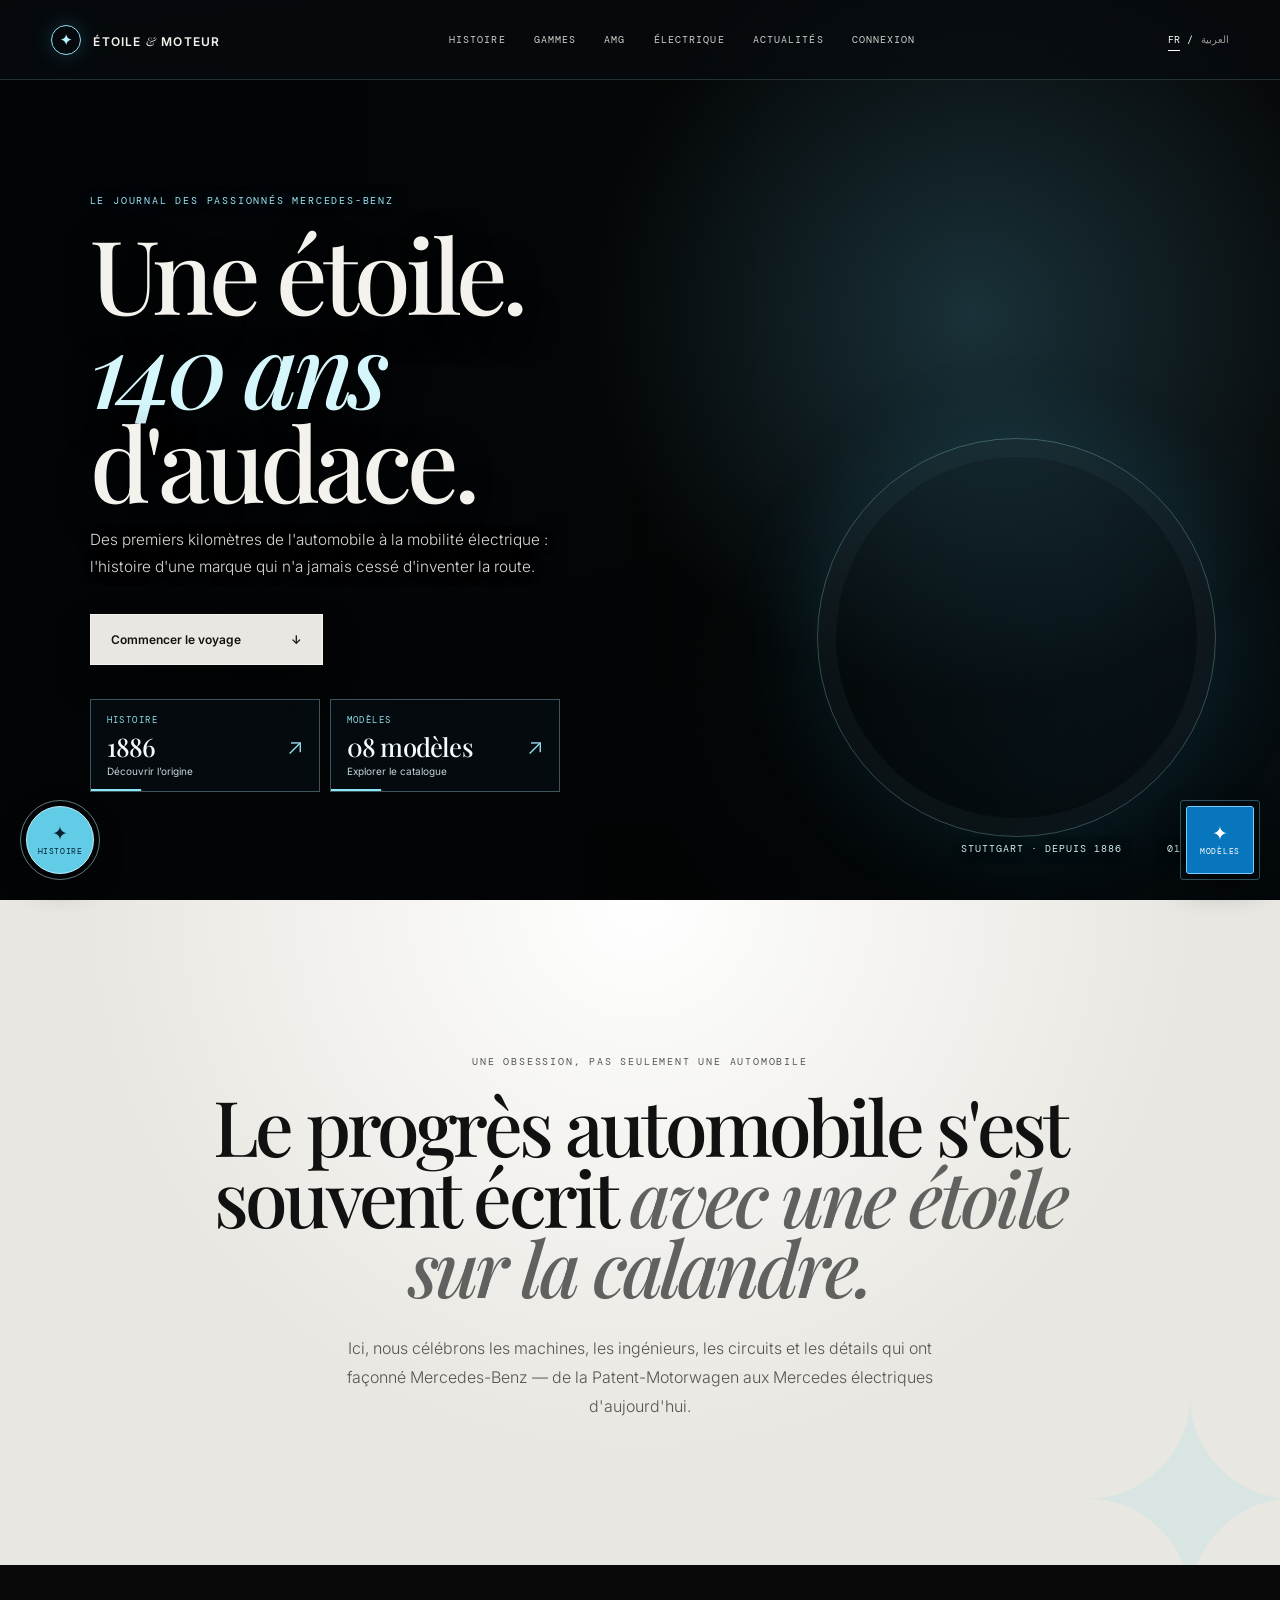
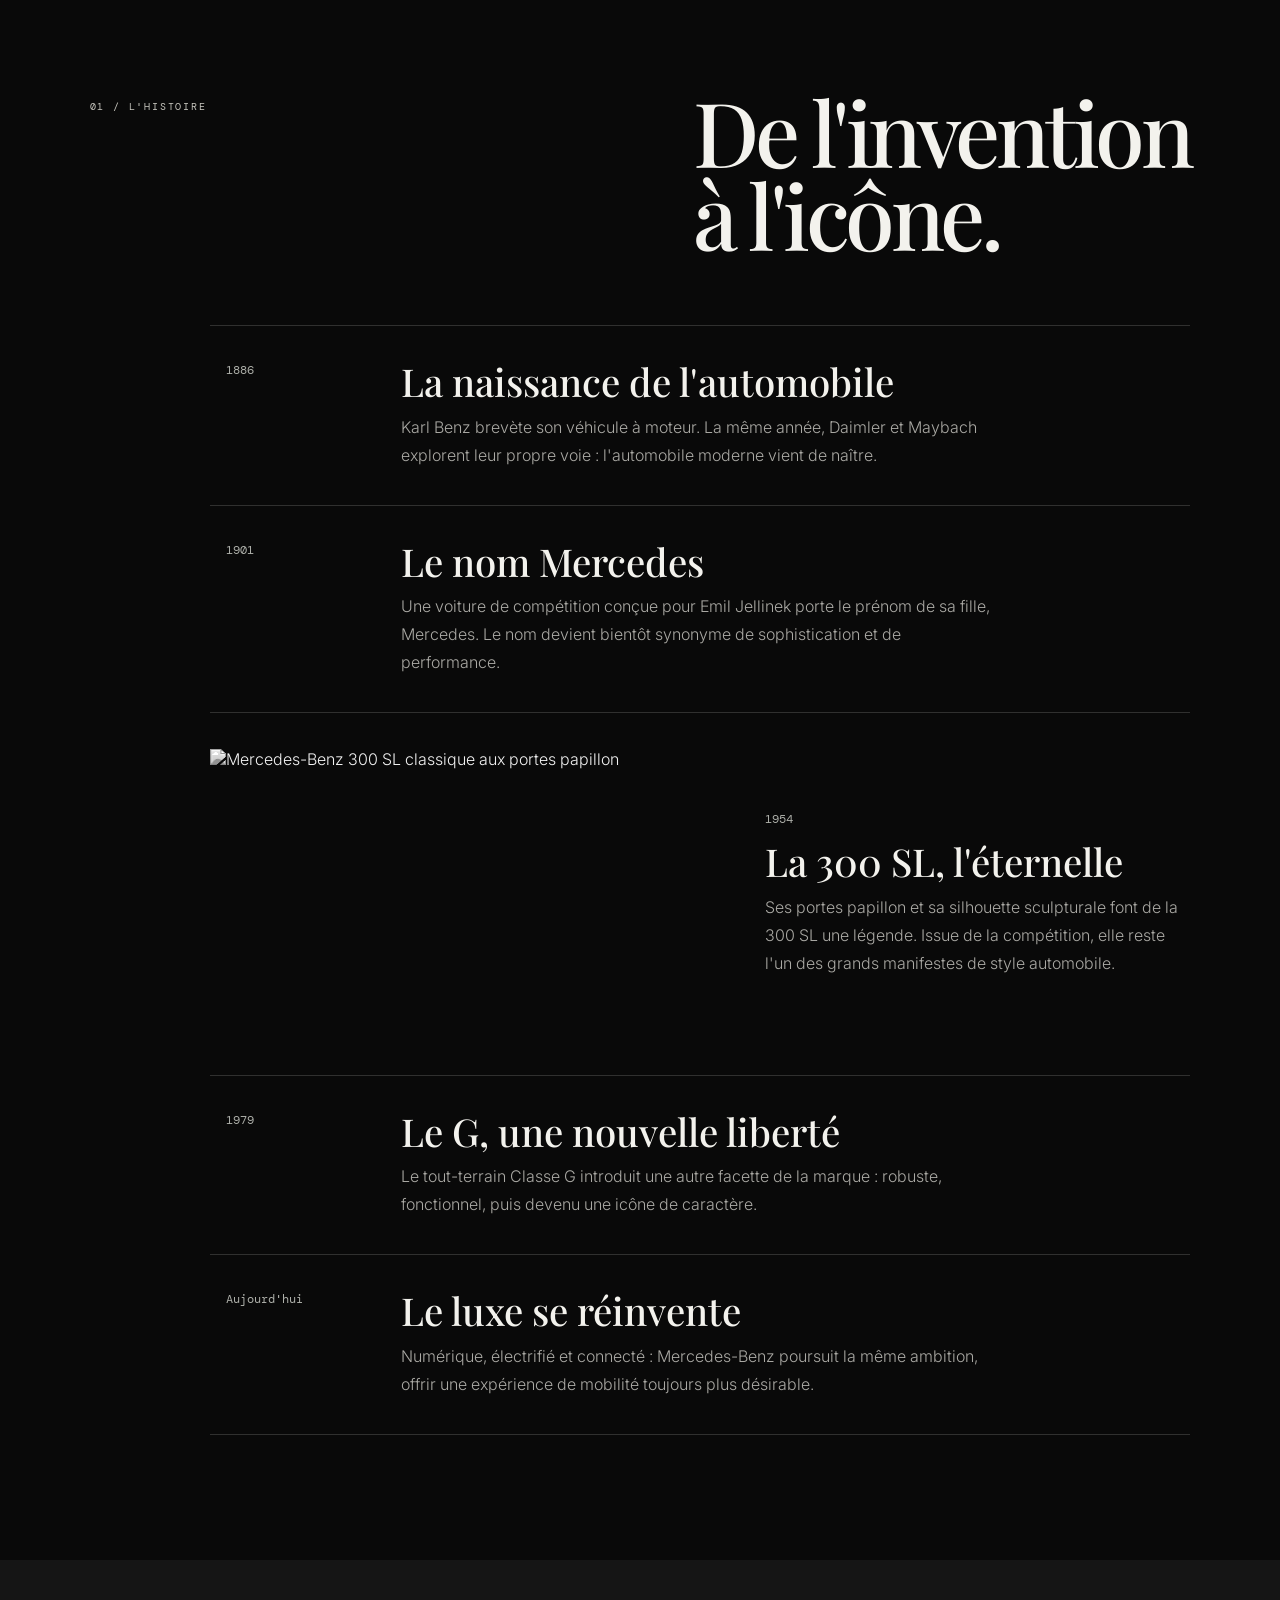
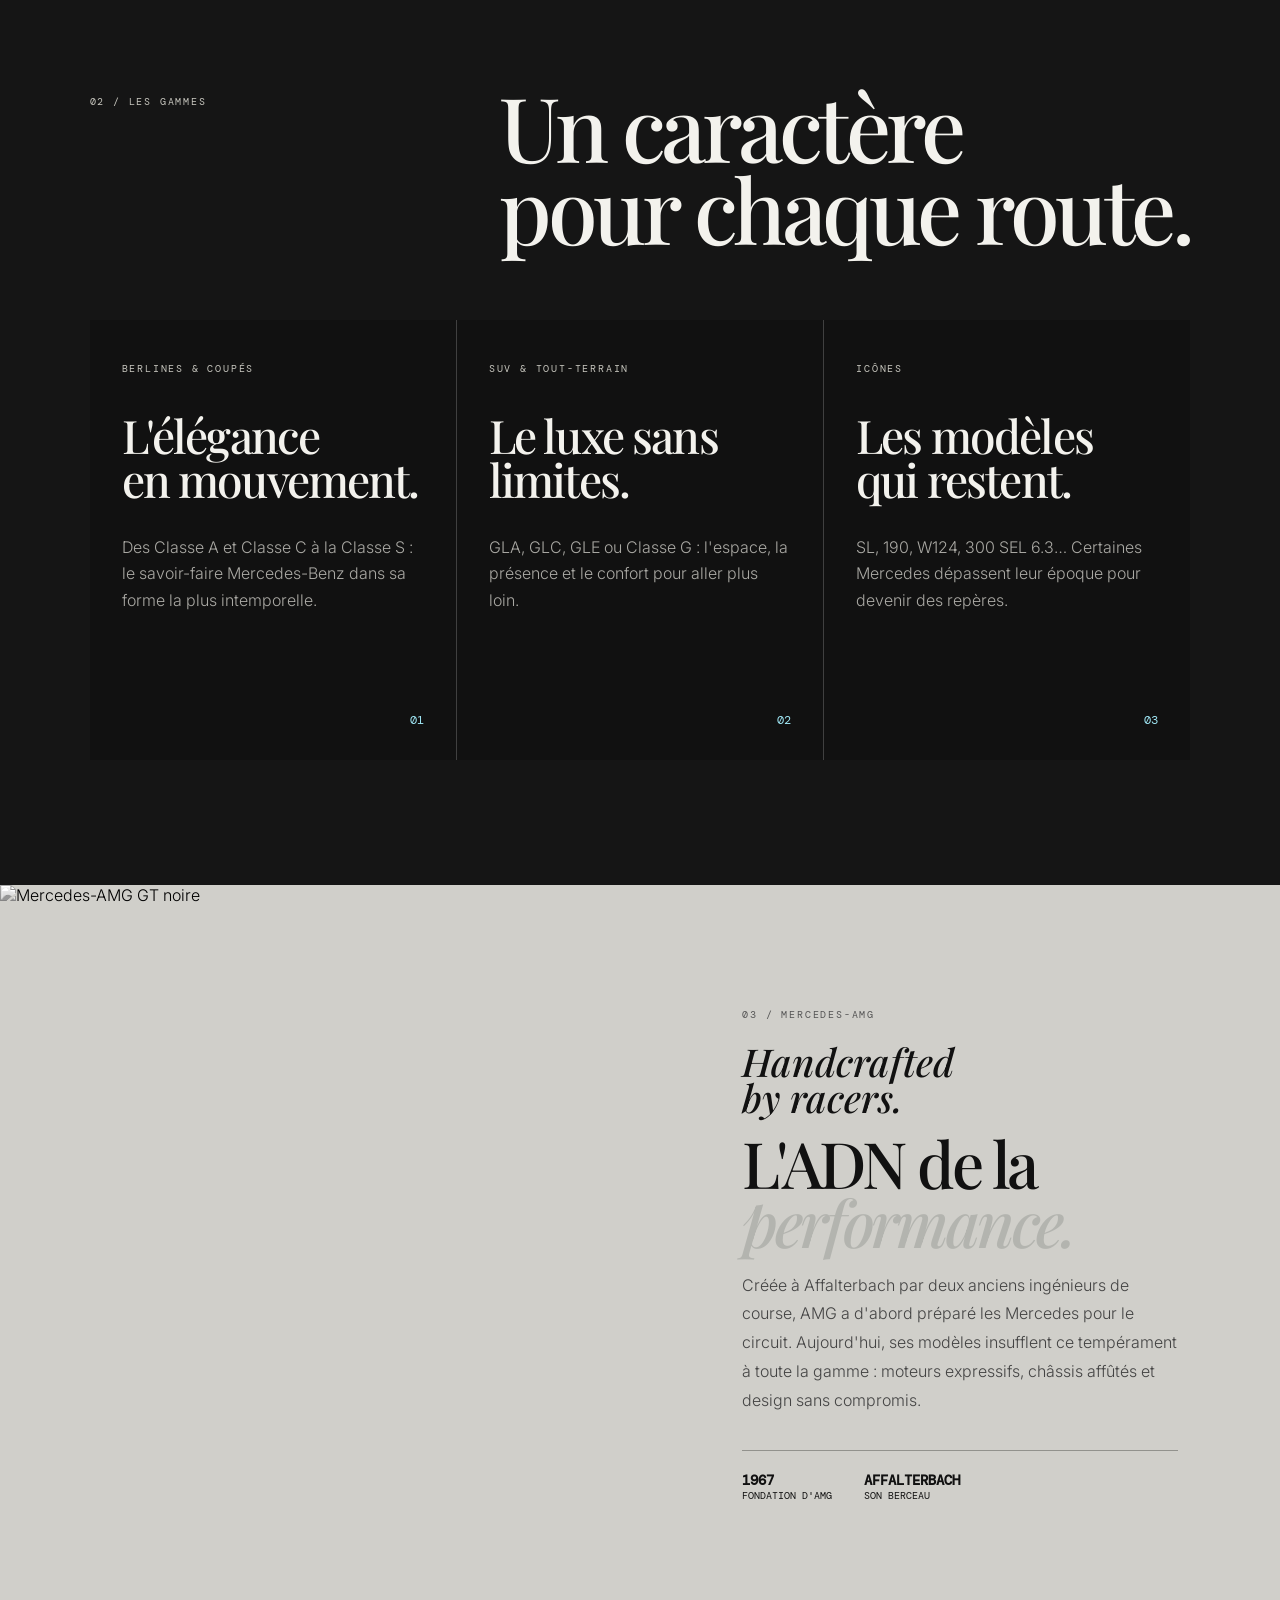
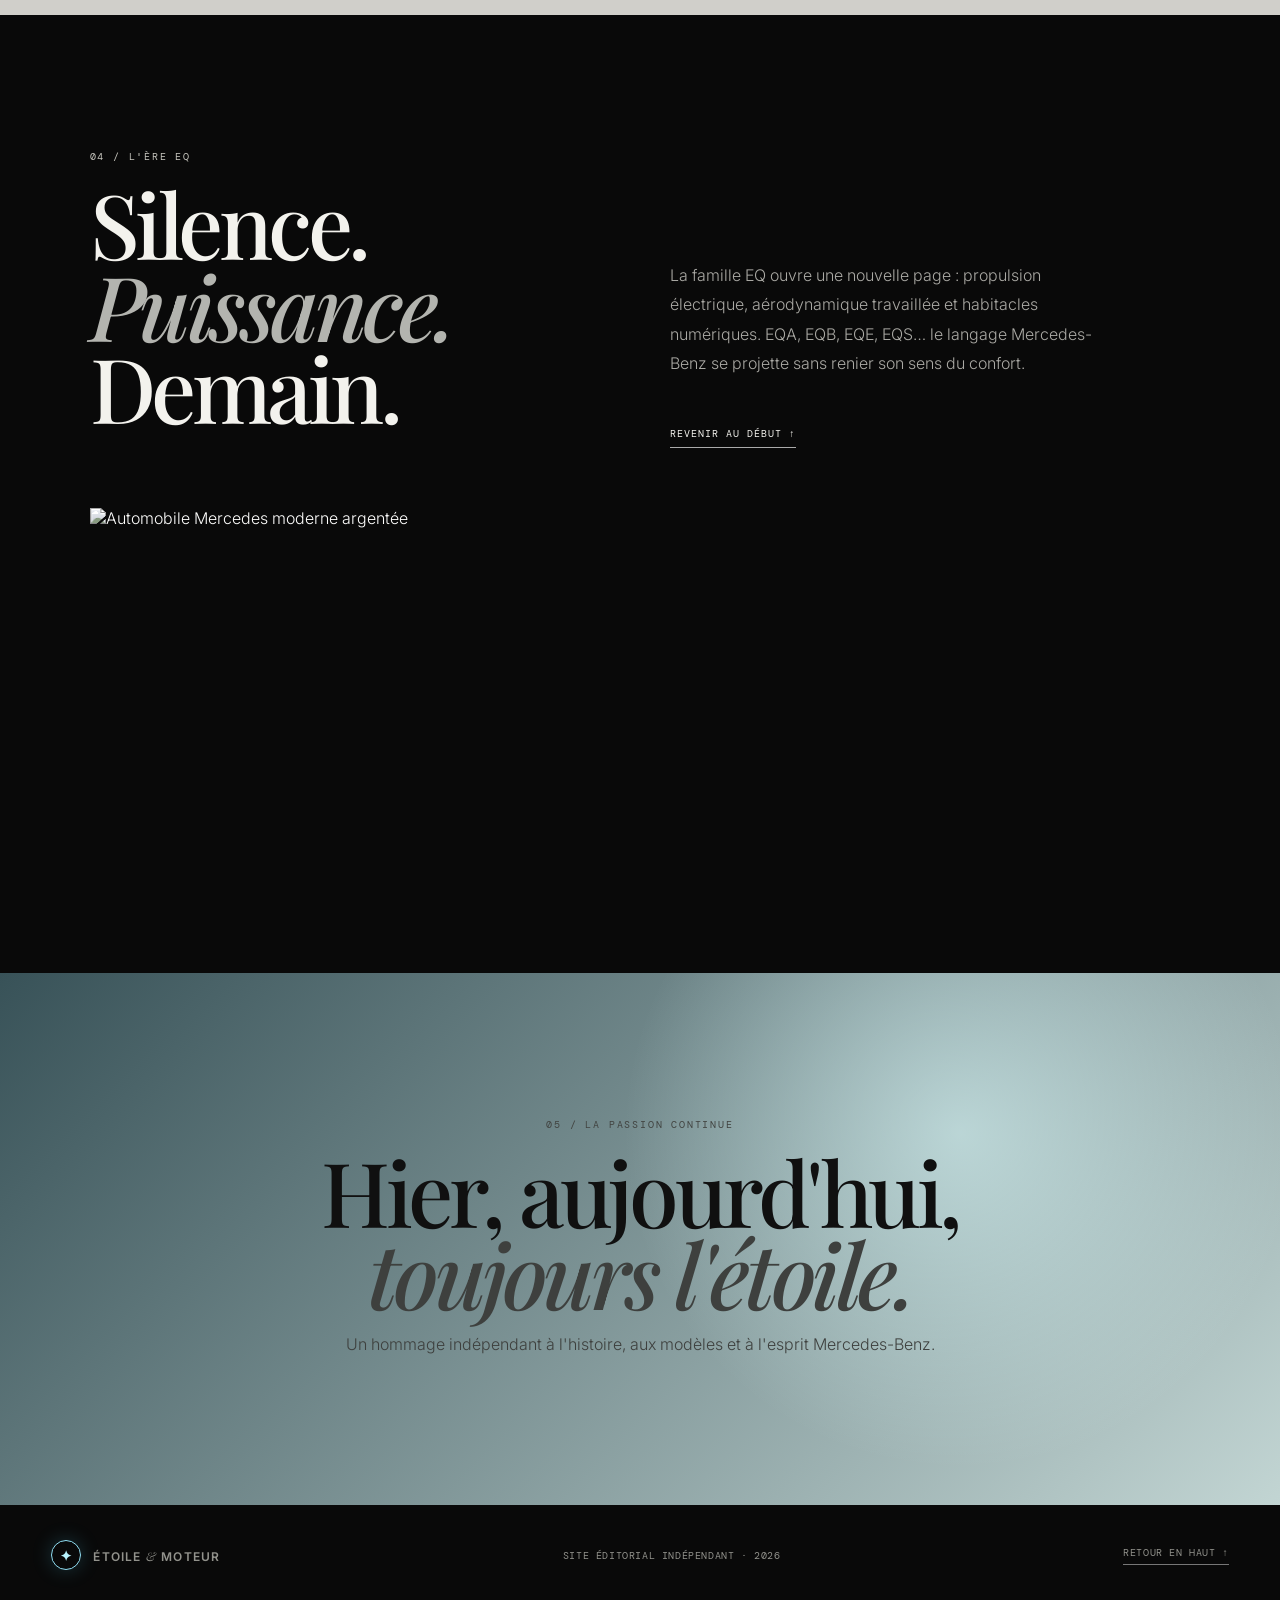
==== index.html @ 4b4e187e "Refresh homepage assets for premium experience" ====
<!doctype html>
<html lang="fr"><head><meta charset="UTF-8"><meta name="viewport" content="width=device-width,initial-scale=1.0"><meta name="description" content="Étoile & Moteur, le journal des passionnés Mercedes-Benz : histoire, AMG et avenir électrique."><title>Étoile & Moteur — Histoire Mercedes-Benz</title><link rel="preconnect" href="https://fonts.googleapis.com"><link rel="preconnect" href="https://fonts.gstatic.com" crossorigin><link href="https://fonts.googleapis.com/css2?family=DM+Mono&family=Inter:wght@300;400;500;600&family=Playfair+Display:ital,wght@0,500;0,600;1,500&display=swap" rel="stylesheet"><link rel="stylesheet" href="styles.css?v=20260913-premium-home-v1"></head>
<body><header id="top"><a class="brand" href="#top"><b>✦</b> ÉTOILE <i>&</i> MOTEUR</a><button class="menu-toggle" aria-label="Ouvrir le menu" aria-expanded="false">Menu</button><nav><a href="#histoire">Histoire</a><a href="#gammes">Gammes</a><a href="#amg">AMG</a><a href="#electrique">Électrique</a></nav></header>
<button class="history-button" type="button" aria-controls="history-showcase" aria-expanded="false" aria-label="Découvrir l'histoire de Mercedes-Benz"><span>✦</span><small>HISTOIRE</small></button>
<section class="history-showcase" id="history-showcase" aria-hidden="true" aria-label="Histoire de Mercedes-Benz"><button class="history-close" type="button" aria-label="Fermer l'histoire">×</button><div class="history-page-head"><p class="history-kicker">Mercedes-Benz · 1886 à aujourd’hui</p><h2>L’étoile<br><em>en mouvement.</em></h2></div><div class="history-page-content"><section class="logo-evolution"><p class="history-kicker">L’évolution de l’emblème</p><div class="logo-stages"><article><div class="logo-wordmark">Mercedes</div><div><b>1902</b><p>Le nom « Mercedes », choisi par Emil Jellinek en hommage à sa fille, apparaît sur les automobiles.</p></div></article><article><div class="logo-three-star">✦</div><div><b>1909</b><p>La célèbre étoile à trois branches est déposée : terre, mer et air.</p></div></article><article><div class="logo-ring">✦</div><div><b>1926</b><p>Après la fusion de Daimler et Benz, l’étoile entre dans une couronne portant le nom Mercedes-Benz.</p></div></article><article><div class="logo-modern">✦</div><div><b>2009 →</b><p>L’emblème s’épure : l’étoile argentée devient un signe universel de la marque.</p></div></article></div></section><section class="history-events"><p class="history-kicker">Dates et événements majeurs</p><article><time>1886</time><div><h3>La première automobile</h3><p>Karl Benz dépose le brevet de la Patent-Motorwagen, considérée comme la première automobile à moteur.</p></div></article><article><time>1901</time><div><h3>La Mercedes 35 PS</h3><p>Cette voiture de course dessine les bases de l’automobile moderne : puissance, équilibre et silhouette basse.</p></div></article><article><time>1926</time><div><h3>Naissance de Mercedes-Benz</h3><p>Daimler-Motoren-Gesellschaft et Benz &amp; Cie. fusionnent pour créer Mercedes-Benz.</p></div></article><article><time>1954</time><div><h3>La 300 SL, une légende</h3><p>Ses portes papillon et son injection directe font de la 300 SL une icône mondiale.</p></div></article><article><time>1979</time><div><h3>La Classe G arrive</h3><p>Le tout-terrain robuste devient progressivement un symbole de luxe et de caractère.</p></div></article><article><time>1993</time><div><h3>Mercedes-AMG rejoint la marque</h3><p>Le préparateur d’Affalterbach devient le bras performance officiel de Mercedes-Benz.</p></div></article><article><time>2021</time><div><h3>L’ère électrique EQS</h3><p>L’EQS ouvre une nouvelle génération : grande autonomie, aérodynamique et habitacle Hyperscreen.</p></div></article></section></div></section>
<button class="models-button" type="button" aria-controls="models-showcase" aria-expanded="false" aria-label="Découvrir les modèles Mercedes-Benz"><span>✦</span><small>MODÈLES</small></button>
<section class="models-showcase" id="models-showcase" aria-hidden="true" aria-label="Diaporama des modèles Mercedes-Benz"><button class="models-close" type="button" aria-label="Fermer le diaporama">×</button><div class="models-head"><p class="models-kicker">Catalogue Mercedes-Benz · prix indicatifs 2026</p><p><span class="models-current">01</span> / 08</p></div><div class="models-slider">
<article class="model-slide active"><img src="https://images.netdirector.co.uk/gforces-auto/image/upload/q_auto,c_fill,f_auto,fl_lossy/auto-client/ea4511f812852cc10f0c852841c56578/mercedes_benz_c_class_w206_pad_stage_videostill_3840x1600_06_2026.jpg" alt="Mercedes-Benz Classe C"><div class="model-info"><p class="model-kicker">Berline</p><h2>Classe C 200</h2><p>Une berline équilibrée, élégante et technologique.</p><dl><div><dt>Fiche technique</dt><dd>Essence hybride léger · 204 ch · 0–100 : 7,3 s · 246 km/h</dd></div><div><dt>Prix international</dt><dd>Europe : à partir de 54 000 €</dd></div><div><dt>Prix Maroc</dt><dd>À partir de 529 000 DH</dd></div></dl></div></article>
<article class="model-slide"><img src="https://images.netdirector.co.uk/gforces-auto/image/upload/q_auto,c_fill,f_auto,fl_lossy/auto-client/79c75245d830a62ff4b2b8eaa94ef300/mercedes_amg_gt_coupe_c590_pad_stage_mobile_1080x1080_03_2026.jpg" alt="Mercedes-AMG GT"><div class="model-info"><p class="model-kicker">Performance</p><h2>Mercedes-AMG GT 63</h2><p>La sportive Mercedes pour la route et le circuit.</p><dl><div><dt>Fiche technique</dt><dd>V8 biturbo · 585 ch · 0–100 : 3,2 s · 315 km/h</dd></div><div><dt>Prix international</dt><dd>Europe : à partir de 195 000 €</dd></div><div><dt>Prix Maroc</dt><dd>Prix disponible à la demande</dd></div></dl></div></article>
<article class="model-slide"><img src="https://images.netdirector.co.uk/gforces-auto/image/upload/q_auto,c_fill,f_auto,fl_lossy/auto-client/b373c01cd52a3e6b9f88af56d91c194c/mercedes_benz_g_class_brand_stage_3840x3840_03_2024.jpg" alt="Mercedes-Benz Classe G"><div class="model-info"><p class="model-kicker">Tout-terrain</p><h2>Classe G 500</h2><p>L’icône tout-terrain, luxueuse et très puissante.</p><dl><div><dt>Fiche technique</dt><dd>V8 biturbo · 449 ch · 0–100 : 5,4 s · 210 km/h</dd></div><div><dt>Prix international</dt><dd>Europe : à partir de 150 000 €</dd></div><div><dt>Prix Maroc</dt><dd>À partir de 1 870 000 DH</dd></div></dl></div></article>
<article class="model-slide"><img src="https://images.netdirector.co.uk/gforces-auto/image/upload/q_auto,c_fill,f_auto,fl_lossy/auto-client/585ce6022b7e1bd5e4c371bd0ecd9539/a200.png" alt="Mercedes-Benz Classe A"><div class="model-info"><p class="model-kicker">Compacte</p><h2>Classe A 200</h2><p>La porte d’entrée dynamique dans l’univers Mercedes.</p><dl><div><dt>Fiche technique</dt><dd>Essence hybride léger · 163 ch · 0–100 : 8,2 s · 225 km/h</dd></div><div><dt>Prix international</dt><dd>Europe : à partir de 39 500 €</dd></div><div><dt>Prix Maroc</dt><dd>À partir de 399 000 DH</dd></div></dl></div></article>
<article class="model-slide"><img src="https://images.netdirector.co.uk/gforces-auto/image/upload/q_auto,c_fill,f_auto,fl_lossy/auto-client/74eeb66268e6e3ef79b0a2c08209d856/mercedes_benz_s_class_w223_fl_pad_stage_3840x3840_01_2026.jpg" alt="Mercedes-Benz Classe S"><div class="model-info"><p class="model-kicker">Grande berline</p><h2>Classe S 450</h2><p>La référence Mercedes du confort et du luxe.</p><dl><div><dt>Fiche technique</dt><dd>Essence hybride léger · 381 ch · 0–100 : 5,0 s · 250 km/h</dd></div><div><dt>Prix international</dt><dd>Europe : à partir de 120 000 €</dd></div><div><dt>Prix Maroc</dt><dd>À partir de 1 630 000 DH</dd></div></dl></div></article>
<article class="model-slide"><img src="https://images.netdirector.co.uk/gforces-auto/image/upload/q_auto,c_fill,f_auto,fl_lossy/auto-client/ee34ad45f60adebf70702811b3ff9088/mercedes_benz_gla_h248_pad_highlights_exterior_3302x1858_06_2026.jpg" alt="Mercedes-Benz GLA"><div class="model-info"><p class="model-kicker">SUV compact</p><h2>GLA 200</h2><p>Un SUV urbain, compact et polyvalent.</p><dl><div><dt>Fiche technique</dt><dd>Essence hybride léger · 163 ch · 0–100 : 8,7 s · 210 km/h</dd></div><div><dt>Prix international</dt><dd>Europe : à partir de 46 000 €</dd></div><div><dt>Prix Maroc</dt><dd>À partir de 499 000 DH</dd></div></dl></div></article>
<article class="model-slide"><img src="https://images.netdirector.co.uk/gforces-auto/image/upload/q_auto,c_fill,f_auto,fl_lossy/auto-client/e7c650d0ecc863bc1e8ccdf806ef5fde/mercedes_benz_glc_x540_pad_home_teaser_764x573_07_20251.jpg" alt="Mercedes-Benz GLC"><div class="model-info"><p class="model-kicker">SUV</p><h2>GLC 200 4MATIC</h2><p>Le SUV familial Mercedes, confortable sur tous les terrains.</p><dl><div><dt>Fiche technique</dt><dd>Essence hybride léger · 204 ch · 0–100 : 7,8 s · 221 km/h</dd></div><div><dt>Prix international</dt><dd>Europe : à partir de 59 000 €</dd></div><div><dt>Prix Maroc</dt><dd>À partir de 669 000 DH</dd></div></dl></div></article>
<article class="model-slide"><img src="https://images.netdirector.co.uk/gforces-auto/image/upload/q_auto,c_fill,f_auto,fl_lossy/auto-client/8eeac28c9f3c49142a9d653c2ea396f8/mercedes_benz_gle_suv_v167_highlights_videostill_3302x1858_01_2026.jpg" alt="Mercedes-Benz GLE"><div class="model-info"><p class="model-kicker">Grand SUV</p><h2>GLE 450 4MATIC</h2><p>Un SUV haut de gamme, puissant et spacieux.</p><dl><div><dt>Fiche technique</dt><dd>Essence hybride léger · 381 ch · 0–100 : 5,6 s · 250 km/h</dd></div><div><dt>Prix international</dt><dd>Europe : à partir de 96 000 €</dd></div><div><dt>Prix Maroc</dt><dd>À partir de 949 000 DH</dd></div></dl></div></article>
</div><div class="models-controls"><button type="button" class="model-prev" aria-label="Modèle précédent">←</button><div class="models-dots"><button class="active" type="button" aria-label="Classe C"></button><button type="button" aria-label="Mercedes-AMG GT"></button><button type="button" aria-label="Classe G"></button><button type="button" aria-label="Classe A"></button><button type="button" aria-label="Classe S"></button><button type="button" aria-label="GLA"></button><button type="button" aria-label="GLC"></button><button type="button" aria-label="GLE"></button></div><button type="button" class="model-next" aria-label="Modèle suivant">→</button></div></section>
<main><section class="hero"><div class="hero-copy"><p class="kicker">Le journal des passionnés Mercedes-Benz</p><h1>Une étoile.<br><em>140 ans</em><br>d'audace.</h1><p>Des premiers kilomètres de l'automobile à la mobilité électrique : l'histoire d'une marque qui n'a jamais cessé d'inventer la route.</p><a class="button" href="#histoire">Commencer le voyage <span>↓</span></a></div><div class="caption">STUTTGART · DEPUIS 1886 <span>01 / 05</span></div></section>
<section class="manifesto"><p class="kicker dark">Une obsession, pas seulement une automobile</p><h2>Le progrès automobile s'est souvent écrit <em>avec une étoile sur la calandre.</em></h2><p>Ici, nous célébrons les machines, les ingénieurs, les circuits et les détails qui ont façonné Mercedes-Benz — de la Patent-Motorwagen aux Mercedes électriques d'aujourd'hui.</p></section>
<section class="history" id="histoire"><div class="intro"><p class="kicker">01 / L'histoire</p><h2>De l'invention<br>à l'icône.</h2></div><div class="timeline"><article><time>1886</time><div><h3>La naissance de l'automobile</h3><p>Karl Benz brevète son véhicule à moteur. La même année, Daimler et Maybach explorent leur propre voie : l'automobile moderne vient de naître.</p></div></article><article><time>1901</time><div><h3>Le nom Mercedes</h3><p>Une voiture de compétition conçue pour Emil Jellinek porte le prénom de sa fille, Mercedes. Le nom devient bientôt synonyme de sophistication et de performance.</p></div></article><article class="classic"><img src="https://hips.hearstapps.com/hmg-prod/amv-prod-cad-assets/images/media/350040/19541957-mercedes-benz-300sl-coupe-photo-350051-s-986x603.jpg" alt="Mercedes-Benz 300 SL classique aux portes papillon"><div><time>1954</time><h3>La 300 SL, l'éternelle</h3><p>Ses portes papillon et sa silhouette sculpturale font de la 300 SL une légende. Issue de la compétition, elle reste l'un des grands manifestes de style automobile.</p></div></article><article><time>1979</time><div><h3>Le G, une nouvelle liberté</h3><p>Le tout-terrain Classe G introduit une autre facette de la marque : robuste, fonctionnel, puis devenu une icône de caractère.</p></div></article><article><time>Aujourd'hui</time><div><h3>Le luxe se réinvente</h3><p>Numérique, électrifié et connecté : Mercedes-Benz poursuit la même ambition, offrir une expérience de mobilité toujours plus désirable.</p></div></article></div></section>
<section class="gammes" id="gammes"><div class="intro"><p class="kicker">02 / Les gammes</p><h2>Un caractère<br>pour chaque route.</h2></div><div class="cards"><article><p class="label">Berlines & Coupés</p><h3>L'élégance<br>en mouvement.</h3><p>Des Classe A et Classe C à la Classe S : le savoir-faire Mercedes-Benz dans sa forme la plus intemporelle.</p><span>01</span></article><article><p class="label">SUV & Tout-terrain</p><h3>Le luxe sans<br>limites.</h3><p>GLA, GLC, GLE ou Classe G : l'espace, la présence et le confort pour aller plus loin.</p><span>02</span></article><article><p class="label">Icônes</p><h3>Les modèles<br>qui restent.</h3><p>SL, 190, W124, 300 SEL 6.3… Certaines Mercedes dépassent leur époque pour devenir des repères.</p><span>03</span></article></div></section>
<section class="amg" id="amg"><div class="amg-photo"><img src="https://images.unsplash.com/photo-1627440829335-b42fba2a15dd?auto=format&fit=crop&w=1800&q=85" alt="Mercedes-AMG GT noire"></div><div class="amg-copy"><p class="kicker">03 / Mercedes-AMG</p><p class="signature">Handcrafted<br>by racers.</p><h2>L'ADN de la<br><em>performance.</em></h2><p>Créée à Affalterbach par deux anciens ingénieurs de course, AMG a d'abord préparé les Mercedes pour le circuit. Aujourd'hui, ses modèles insufflent ce tempérament à toute la gamme : moteurs expressifs, châssis affûtés et design sans compromis.</p><div class="facts"><span><b>1967</b> Fondation d'AMG</span><span><b>Affalterbach</b> Son berceau</span></div></div></section>
<section class="electric" id="electrique"><div><p class="kicker">04 / L'ère EQ</p><h2>Silence.<br><em>Puissance.</em><br>Demain.</h2></div><div class="electric-copy"><p>La famille EQ ouvre une nouvelle page : propulsion électrique, aérodynamique travaillée et habitacles numériques. EQA, EQB, EQE, EQS… le langage Mercedes-Benz se projette sans renier son sens du confort.</p><a href="#top">Revenir au début ↑</a></div><img src="https://images.unsplash.com/photo-1618843479313-40f8afb4b4d8?auto=format&fit=crop&w=1800&q=85" alt="Automobile Mercedes moderne argentée"></section>
<section class="closing"><p class="kicker">05 / La passion continue</p><h2>Hier, aujourd'hui,<br><em>toujours l'étoile.</em></h2><p>Un hommage indépendant à l'histoire, aux modèles et à l'esprit Mercedes-Benz.</p></section></main><footer><a class="brand" href="#top"><b>✦</b> ÉTOILE <i>&</i> MOTEUR</a><p>Site éditorial indépendant · 2026</p><a href="#top">Retour en haut ↑</a></footer><script src="script.js?v=20260913-premium-home-v1"></script></body></html>
---- styles.css ----
:root{--ink:#090909;--paper:#e9e7e1;--line:#30302f;--serif:"Playfair Display",serif;--sans:Inter,sans-serif;--mono:"DM Mono",monospace}*{box-sizing:border-box}html{scroll-behavior:smooth}body{margin:0;background:var(--ink);color:#f3f2ed;font:300 16px var(--sans)}a{color:inherit;text-decoration:none}header{position:fixed;z-index:5;top:0;width:100%;height:80px;padding:0 4vw;display:flex;align-items:center;justify-content:space-between;border-bottom:1px solid #ffffff27;background:#090909a8;backdrop-filter:blur(14px)}.brand{font:600 12px var(--sans);letter-spacing:.1em}.brand b{display:inline-grid;place-items:center;width:30px;height:30px;margin-right:8px;border:1px solid #aaa;border-radius:50%;font-size:14px}.brand i{font-family:var(--serif);font-weight:400}nav{display:flex;gap:28px;font:10px var(--mono);letter-spacing:.11em;text-transform:uppercase;color:#d1d1cb}.menu-toggle{display:none;color:#fff;background:0;border:0;font:12px var(--sans)}.hero{position:relative;min-height:100svh;display:flex;align-items:flex-end;padding:130px 7vw 12vh;background:linear-gradient(90deg,#000e,#0003),linear-gradient(0deg,#000b,transparent 50%),url("https://images.unsplash.com/photo-1618843479313-40f8afb4b4d8?auto=format&fit=crop&w=2200&q=90") center/cover}.hero-copy{max-width:900px}.kicker,.label{font:10px var(--mono);letter-spacing:.18em;text-transform:uppercase;color:#c7c6be}.hero h1,h2{margin:19px 0;font:500 clamp(55px,8vw,130px)/.92 var(--serif);letter-spacing:-.05em}em{color:#b3b4af}.hero-copy>p:not(.kicker){max-width:470px;color:#dbdad5;line-height:1.75}.button{display:inline-flex;gap:50px;margin-top:18px;padding:17px 20px;background:var(--paper);color:#111;font-size:12px;font-weight:600}.caption{position:absolute;right:5vw;bottom:5vh;display:flex;gap:45px;font:10px var(--mono);letter-spacing:.1em}.manifesto{padding:145px 15vw;text-align:center;background:var(--paper);color:#111}.dark{color:#555}.manifesto h2{margin:22px auto;max-width:1080px;font-size:clamp(42px,6vw,86px)}.manifesto h2 em{color:#61625f}.manifesto>p:last-child{max-width:620px;margin:32px auto 0;line-height:1.8;color:#555}.history,.gammes{padding:125px 7vw}.intro{display:flex;justify-content:space-between;margin-bottom:70px}.intro h2{margin:0;font-size:clamp(50px,7vw,100px)}.timeline{max-width:980px;margin-left:auto;border-top:1px solid var(--line)}.timeline article{display:grid;grid-template-columns:150px 1fr;gap:25px;padding:36px 0;border-bottom:1px solid var(--line)}time{font:12px var(--mono);color:#aeb0aa}.timeline h3{margin:0 0 12px;font:500 clamp(25px,3vw,42px)/1 var(--serif)}.timeline p{max-width:590px;margin:0;color:#aaa9a4;line-height:1.75}.timeline .classic{grid-template-columns:1.1fr .9fr;align-items:center;gap:35px}.classic img{width:100%;height:290px;object-fit:cover;filter:grayscale(1)}.classic time{display:block;margin-bottom:15px}.gammes{background:#151515}.cards{display:grid;grid-template-columns:repeat(3,1fr);gap:1px;background:#404040}.cards article{min-height:440px;display:flex;flex-direction:column;padding:32px;background:#111}.cards h3{margin:28px 0 17px;font:500 clamp(34px,3.6vw,58px)/.96 var(--serif);letter-spacing:-.04em}.cards p:not(.label){color:#aaa9a4;line-height:1.65}.cards span{margin-top:auto;align-self:flex-end;font:12px var(--mono);color:#777}.amg{display:grid;grid-template-columns:1fr 1fr;background:#d0cfca;color:#111}.amg-photo{min-height:730px}.amg-photo img{width:100%;height:100%;object-fit:cover;filter:grayscale(1) contrast(1.15)}.amg-copy{align-self:center;padding:8vw}.amg-copy .kicker{color:#555}.signature{margin:22px 0 0;font:italic 500 clamp(28px,3vw,45px)/.94 var(--serif)}.amg h2{font-size:clamp(48px,5vw,82px)}.amg-copy>p:not(.kicker):not(.signature){color:#444;line-height:1.8}.facts{display:flex;gap:32px;margin-top:35px;padding-top:20px;border-top:1px solid #92928d;font:10px var(--mono);text-transform:uppercase}.facts b{display:block;font-size:14px}.electric{display:grid;grid-template-columns:1fr 1fr;gap:60px;padding:125px 7vw}.electric h2,.closing h2{font-size:clamp(56px,7vw,110px)}.electric-copy{align-self:end;max-width:450px}.electric-copy p{color:#aaa9a4;line-height:1.85}.electric-copy a{display:inline-block;margin-top:32px;padding-bottom:7px;border-bottom:1px solid #aaa;font:10px var(--mono);letter-spacing:.1em;text-transform:uppercase}.electric>img{grid-column:1/-1;width:100%;height:340px;object-fit:cover;filter:grayscale(.8) contrast(1.1)}.closing{padding:135px 7vw;text-align:center;background:linear-gradient(135deg,#464847,#bec0bd);color:#101010}.closing .kicker{color:#414340}.closing h2 em{color:#3e403e}.closing>p:last-child{color:#3e403e}footer{display:flex;align-items:center;justify-content:space-between;gap:25px;padding:34px 4vw;color:#92928c;font:10px var(--mono);letter-spacing:.06em;text-transform:uppercase}footer a:last-child{padding-bottom:5px;border-bottom:1px solid #777}@media(max-width:760px){header{height:68px}.menu-toggle{display:block}nav{display:none;position:absolute;top:68px;left:0;right:0;flex-direction:column;gap:0;padding:12px 6vw;background:#111}nav.open{display:flex}nav a{padding:14px 0}.hero{padding:110px 7vw 9vh}.caption{display:none}.manifesto{padding:90px 7vw}.history,.gammes,.electric{padding:90px 6vw}.intro{display:block;margin-bottom:45px}.intro h2{margin-top:18px}.timeline article{grid-template-columns:70px 1fr;gap:12px}.timeline .classic{grid-template-columns:1fr}.cards,.amg,.electric{grid-template-columns:1fr}.cards article{min-height:320px}.amg-photo{min-height:380px}.amg-copy{padding:80px 7vw}.electric{gap:25px}.electric>img{height:220px}footer{flex-direction:column;text-align:center}}
.models-button{position:fixed;z-index:20;right:26px;bottom:26px;width:68px;height:68px;display:grid;place-content:center;gap:3px;border:1px solid #79caff;border-radius:3px;background:#0876bd;color:#fff;box-shadow:0 10px 30px #0007;cursor:pointer;transition:transform .2s,background .2s}.models-button:hover{transform:translateY(-4px);background:#0b8ee4}.models-button span{font-size:19px;line-height:1}.models-button small{font:8px var(--mono);letter-spacing:.09em}.models-showcase{position:fixed;z-index:40;inset:0;display:grid;grid-template-rows:auto 1fr auto;padding:32px 5vw 28px;background:#08090b;opacity:0;visibility:hidden;pointer-events:none;transition:opacity .3s,visibility .3s}.models-showcase.open{opacity:1;visibility:visible;pointer-events:auto}.models-head{display:flex;justify-content:space-between;align-items:center;padding-right:58px}.models-head p:last-child{font:12px var(--mono);color:#aaa}.models-current{color:#fff}.models-close{position:absolute;top:27px;right:5vw;width:40px;height:40px;border:1px solid #ffffff55;background:transparent;color:#fff;font:300 32px/1 var(--sans);cursor:pointer}.models-slider{position:relative;min-height:0}.model-slide{position:absolute;inset:24px 0 16px;display:grid;grid-template-columns:1.35fr .65fr;align-items:stretch;opacity:0;pointer-events:none;transform:translateX(25px);transition:opacity .35s,transform .35s}.model-slide.active{opacity:1;pointer-events:auto;transform:none}.model-slide img{width:100%;height:100%;object-fit:cover;filter:contrast(1.04)}.model-info{display:flex;flex-direction:column;justify-content:flex-end;padding:6vw;background:#111317}.model-info h2{margin:14px 0 18px;font-size:clamp(48px,6vw,95px)}.model-info>p:not(.kicker){max-width:360px;line-height:1.7;color:#c0c0bc}.model-info dl{margin:42px 0 0;border-top:1px solid #ffffff2b}.model-info dl div{padding:15px 0;border-bottom:1px solid #ffffff2b}.model-info dt{margin-bottom:5px;font:9px var(--mono);letter-spacing:.12em;text-transform:uppercase;color:#92928c}.model-info dd{margin:0;font:500 13px var(--sans);line-height:1.45}.models-controls{display:flex;align-items:center;justify-content:center;gap:22px}.models-controls>button{width:42px;height:42px;border:1px solid #ffffff55;background:transparent;color:#fff;font-size:19px;cursor:pointer}.models-dots{display:flex;gap:8px}.models-dots button{width:7px;height:7px;padding:0;border:0;border-radius:50%;background:#5e6064;cursor:pointer}.models-dots button.active{background:#55baff;transform:scale(1.3)}body.models-open{overflow:hidden}@media(max-width:760px){.models-button{right:16px;bottom:16px;width:58px;height:58px}.models-showcase{padding:22px 18px}.models-head{padding-right:48px}.models-close{top:16px;right:18px}.model-slide{inset:20px 0 14px;grid-template-columns:1fr;grid-template-rows:1fr auto}.model-info{padding:26px 24px}.model-info h2{font-size:48px}.model-info>p:not(.kicker){font-size:14px}.model-info dl{margin-top:22px;display:grid;grid-template-columns:1fr 1fr;gap:18px}.model-info dl div{padding:10px 0}.models-controls{gap:14px}.models-controls>button{width:38px;height:38px}}
.history-card-meta{margin-top:12px;padding:10px 12px;border-left:2px solid #75cfe5;background:#0a1b23;font:10px var(--mono);letter-spacing:.02em;color:#bbd4da}.history-card-meta span{display:block;color:#8bd8ec}.history-card-meta span b{margin-left:8px;color:#fff;font-size:11px}.history-card-meta p{margin:7px 0 0!important;font:12px/1.5 var(--sans)!important;color:#d2e1e4!important}.history-card-meta p b{color:#8bd8ec}
.history-events>article{grid-template-columns:92px 145px 1fr!important}.history-events>article time{grid-column:1}.history-events>article>div{grid-column:3}.history-event-image{grid-column:2;grid-row:1;width:145px;height:94px;object-fit:cover;border:1px solid #8fd2e255}@media(max-width:760px){.history-events>article{grid-template-columns:60px 88px 1fr!important}.history-event-image{width:88px;height:72px}.history-events>article>div{grid-column:3}}
.logo-evolution-image,.history-events-image{display:block;width:100%;height:155px;margin:18px 0 24px;object-fit:cover;border:1px solid #8fd2e255;background:#eef4f5}.logo-evolution-image{object-fit:contain;background:#fff}@media(max-width:760px){.logo-evolution-image,.history-events-image{height:128px;margin:14px 0 18px}}
.history-button{position:fixed;z-index:20;left:26px;bottom:26px;width:68px;height:68px;display:grid;place-content:center;gap:3px;border:1px solid #b9f1ff;border-radius:50%;background:#62cbe5;color:#062131;box-shadow:0 10px 30px #0007;cursor:pointer;transition:transform .2s,background .2s}.history-button:hover{transform:translateY(-4px);background:#a3e9f8}.history-button span{font-size:19px;line-height:1}.history-button small{font:8px var(--mono);letter-spacing:.07em}.history-showcase{position:fixed;z-index:45;inset:0;display:none;grid-template-rows:auto 1fr;padding:34px 6vw;background:#07131b;color:#f2f6f7;overflow:hidden}.history-showcase.open{display:grid}.history-close{position:absolute;top:27px;right:5vw;width:40px;height:40px;border:1px solid #b9f1ff88;background:transparent;color:#eafcff;font:300 32px/1 var(--sans);cursor:pointer}.history-page-head{padding-right:70px}.history-page-head h2{margin:13px 0 28px;font-size:clamp(48px,6vw,94px)}.history-kicker{margin:0;font:10px var(--mono);letter-spacing:.18em;text-transform:uppercase;color:#8bd8ec}.history-page-content{display:grid;grid-template-columns:.82fr 1.18fr;gap:7vw;min-height:0;overflow-y:auto;padding:0 3px 25px}.logo-evolution{padding:28px 0}.logo-stages{display:grid;gap:1px;margin-top:24px;background:#7fb7c333}.logo-stages article{display:grid;grid-template-columns:120px 1fr;align-items:center;gap:20px;min-height:132px;padding:20px;background:#0c202a}.logo-stages b{font:11px var(--mono);letter-spacing:.1em;color:#95e0f3}.logo-stages p{margin:7px 0 0;color:#bed0d5;font-size:13px;line-height:1.55}.logo-wordmark{font:italic 500 20px var(--serif);text-align:center}.logo-three-star,.logo-ring,.logo-modern{display:grid;place-items:center;margin:auto;width:58px;height:58px;font-size:34px;color:#e9f6f7}.logo-ring{border:2px solid #e9f6f7;border-radius:50%}.logo-modern{border:1px solid #93d9ea;border-radius:50%;color:#8ed7ea}.history-events{padding:28px 0}.history-events>article{display:grid;grid-template-columns:92px 1fr;gap:20px;padding:19px 0;border-top:1px solid #8fd2e22e}.history-events time{color:#8bd8ec}.history-events h3{margin:0 0 7px;font:500 clamp(23px,2.5vw,34px)/1 var(--serif)}.history-events p{max-width:560px;margin:0;color:#bfd0d4;font-size:14px;line-height:1.65}@media(max-width:760px){.history-button{left:16px;bottom:16px;width:58px;height:58px}.history-showcase{padding:22px 18px}.history-close{top:16px;right:18px}.history-page-head{padding-right:45px}.history-page-head h2{font-size:46px;margin-bottom:17px}.history-page-content{grid-template-columns:1fr;gap:8px;padding-bottom:24px}.logo-evolution,.history-events{padding:15px 0}.logo-stages article{grid-template-columns:83px 1fr;gap:12px;min-height:108px;padding:14px}.logo-three-star,.logo-ring,.logo-modern{width:48px;height:48px;font-size:28px}.history-events>article{grid-template-columns:60px 1fr;gap:12px;padding:15px 0}}
.models-showcase{overflow:hidden!important}.models-slider,.model-slide{min-height:0!important;overflow:hidden!important}.model-slide img{min-width:0;min-height:0}.model-info{min-width:0;min-height:0;height:100%;justify-content:space-between!important;overflow-y:auto!important;overscroll-behavior:contain}.model-info dl{margin:26px 0 0!important}.model-info dd{overflow-wrap:anywhere}.models-controls{flex:0 0 42px}
.models-kicker,.model-kicker{font:10px var(--mono);letter-spacing:.18em;text-transform:uppercase;color:#c7c6be}
.history-events-image{height:260px!important;margin:6px 0 22px!important;object-position:center 72%!important}@media(max-width:760px){.history-events-image{height:185px!important;object-position:center 72%!important}}

/* Premium motion layer — accueil */
body{background:radial-gradient(circle at 82% 12%,#123240 0,transparent 24rem),var(--ink)}header{z-index:30;background:#080c0fbd;border-bottom-color:#b9effd2b;backdrop-filter:blur(18px) saturate(135%)}.brand b{border-color:#91dff4;color:#b9f4ff;box-shadow:0 0 20px #54cbef38}.hero{isolation:isolate;background-position:center center}.hero::before{content:"";position:absolute;inset:0;z-index:0;pointer-events:none;background:radial-gradient(circle at var(--spot-x,76%) var(--spot-y,35%),#67d9fb33 0,transparent 24rem),linear-gradient(90deg,#030609b8 4%,#05090b52 52%,#06131a26 100%);transition:background .25s ease}.hero::after{content:"";position:absolute;z-index:0;inset:auto 5vw 7vh auto;width:min(31vw,440px);height:min(31vw,440px);pointer-events:none;border:1px solid #a9ecfa4a;border-radius:50%;box-shadow:inset 0 0 0 18px #8cdded0a,0 0 100px #38c3e41c;animation:hero-orbit 12s linear infinite}.hero-copy{position:relative;z-index:1;max-width:min(900px,72vw)}.hero .kicker{color:#9de6f7;text-shadow:0 0 18px #63d9f05e}.hero h1{max-width:850px;text-shadow:0 12px 35px #000b}.hero h1 em{color:#d5f6fa}.hero-copy>p:not(.kicker){font-size:clamp(15px,1.2vw,18px);text-shadow:0 2px 14px #000}.button{position:relative;overflow:hidden;border:1px solid #fff8;box-shadow:0 15px 35px #0007;transition:transform .25s ease,box-shadow .25s ease}.button::after{content:"";position:absolute;inset:0;transform:translateX(-105%);background:linear-gradient(105deg,transparent 36%,#fff9 50%,transparent 64%);transition:transform .55s ease}.button:hover{transform:translateY(-3px);box-shadow:0 20px 42px #000b}.button:hover::after{transform:translateX(105%)}.caption{z-index:1;color:#d5eef1;text-shadow:0 2px 12px #000}.hero-actions{display:grid;grid-template-columns:repeat(2,minmax(0,1fr));gap:10px;max-width:570px;margin-top:34px}.hero-action{position:relative;min-width:0;padding:14px 42px 14px 16px;overflow:hidden;border:1px solid #b2eafa55;background:#07111694;color:#f4fbfc;text-align:left;cursor:pointer;backdrop-filter:blur(12px);transition:transform .25s ease,border-color .25s ease,background .25s ease,box-shadow .25s ease}.hero-action::before{content:"";position:absolute;inset:auto 0 0;height:2px;background:#8ce7f8;transform:scaleX(.22);transform-origin:left;transition:transform .3s ease}.hero-action:hover{transform:translateY(-5px);border-color:#aaf0ff;background:#11272fcf;box-shadow:0 16px 28px #0008}.hero-action:hover::before{transform:scaleX(1)}.hero-action-label{display:block;margin-bottom:8px;font:9px var(--mono);letter-spacing:.16em;color:#8edfeb}.hero-action strong{display:block;font:500 clamp(20px,2vw,27px)/1 var(--serif);letter-spacing:-.03em}.hero-action small{display:block;margin-top:5px;overflow:hidden;color:#c5d7db;font:10px var(--sans);text-overflow:ellipsis;white-space:nowrap}.hero-action i{position:absolute;right:16px;top:50%;font:300 22px/1 var(--sans);font-style:normal;color:#9ae8f7;transform:translateY(-50%);transition:transform .25s ease}.hero-action:hover i{transform:translate(4px,-58%)}.manifesto{position:relative;overflow:hidden;background:radial-gradient(circle at 50% 0,#fff 0,#e9e7e1 59%)}.manifesto::after{content:"✦";position:absolute;right:-1.5rem;bottom:-3.5rem;color:#7bd6e825;font:500 17rem/1 var(--serif);pointer-events:none}.manifesto>*{position:relative;z-index:1}.timeline article{padding-inline:16px;transition:background .25s ease,transform .25s ease,border-color .25s ease}.timeline article:hover{background:#ffffff0a;transform:translateX(-5px);border-color:#8cddeb80}.timeline .classic{padding-inline:0}.timeline .classic:hover{background:transparent;transform:none}.cards article{position:relative;overflow:hidden;isolation:isolate;transition:transform .3s cubic-bezier(.2,.7,.2,1),background .3s ease}.cards article::before{content:"";position:absolute;z-index:-1;inset:0;background:radial-gradient(circle at 100% 0,#48c4e73b,transparent 45%);opacity:0;transition:opacity .3s ease}.cards article:hover{transform:translateY(-9px);background:#152127}.cards article:hover::before{opacity:1}.cards article span{color:#9fe6f4}.amg{overflow:hidden}.amg-photo{overflow:hidden}.amg-photo img,.electric>img{transition:transform .7s cubic-bezier(.2,.7,.2,1),filter .5s ease}.amg:hover .amg-photo img{transform:scale(1.045);filter:grayscale(.35) contrast(1.08)}.electric>img:hover{transform:scale(1.018);filter:grayscale(.35) contrast(1.08)}.models-button,.history-button{overflow:visible}.models-button::after,.history-button::after{content:"";position:absolute;inset:-7px;border:1px solid #81dfff55;border-radius:inherit;pointer-events:none;animation:button-pulse 2.8s ease-out infinite}.history-button::after{border-color:#c5f6ff77}.models-button:hover::after,.history-button:hover::after{animation-play-state:paused}.closing{position:relative;overflow:hidden;background:linear-gradient(135deg,#385258,#c2d5d3)}.closing::before{content:"";position:absolute;inset:0;background:radial-gradient(circle at 75% 30%,#e0ffff8c,transparent 21rem)}.closing>*{position:relative;z-index:1}.motion-ready .reveal{opacity:0;transform:translateY(28px);transition:opacity .7s ease,transform .7s cubic-bezier(.2,.7,.2,1)}.motion-ready .reveal.is-visible{opacity:1;transform:none}.motion-ready .cards article:nth-child(2){transition-delay:.1s}.motion-ready .cards article:nth-child(3){transition-delay:.2s}@keyframes hero-orbit{to{transform:rotate(360deg)}}@keyframes button-pulse{0%{transform:scale(.92);opacity:.9}75%,100%{transform:scale(1.14);opacity:0}}@media(max-width:900px){.hero-copy{max-width:min(760px,86vw)}.hero::after{width:300px;height:300px;right:-8vw;top:18vh}.timeline article:hover{transform:none}}@media(max-width:760px){.hero::after{width:210px;height:210px;right:-16vw;top:13vh}.hero-copy{max-width:100%}.hero-actions{max-width:100%;margin-top:26px}.hero-action{padding:13px 31px 13px 13px}.hero-action small{font-size:9px}.hero-action i{right:11px}.button{gap:30px}.cards article:hover{transform:none}.models-button::after,.history-button::after{inset:-5px}}@media(prefers-reduced-motion:reduce){*,*::before,*::after{scroll-behavior:auto!important;animation-duration:.01ms!important;animation-iteration-count:1!important;transition-duration:.01ms!important}}
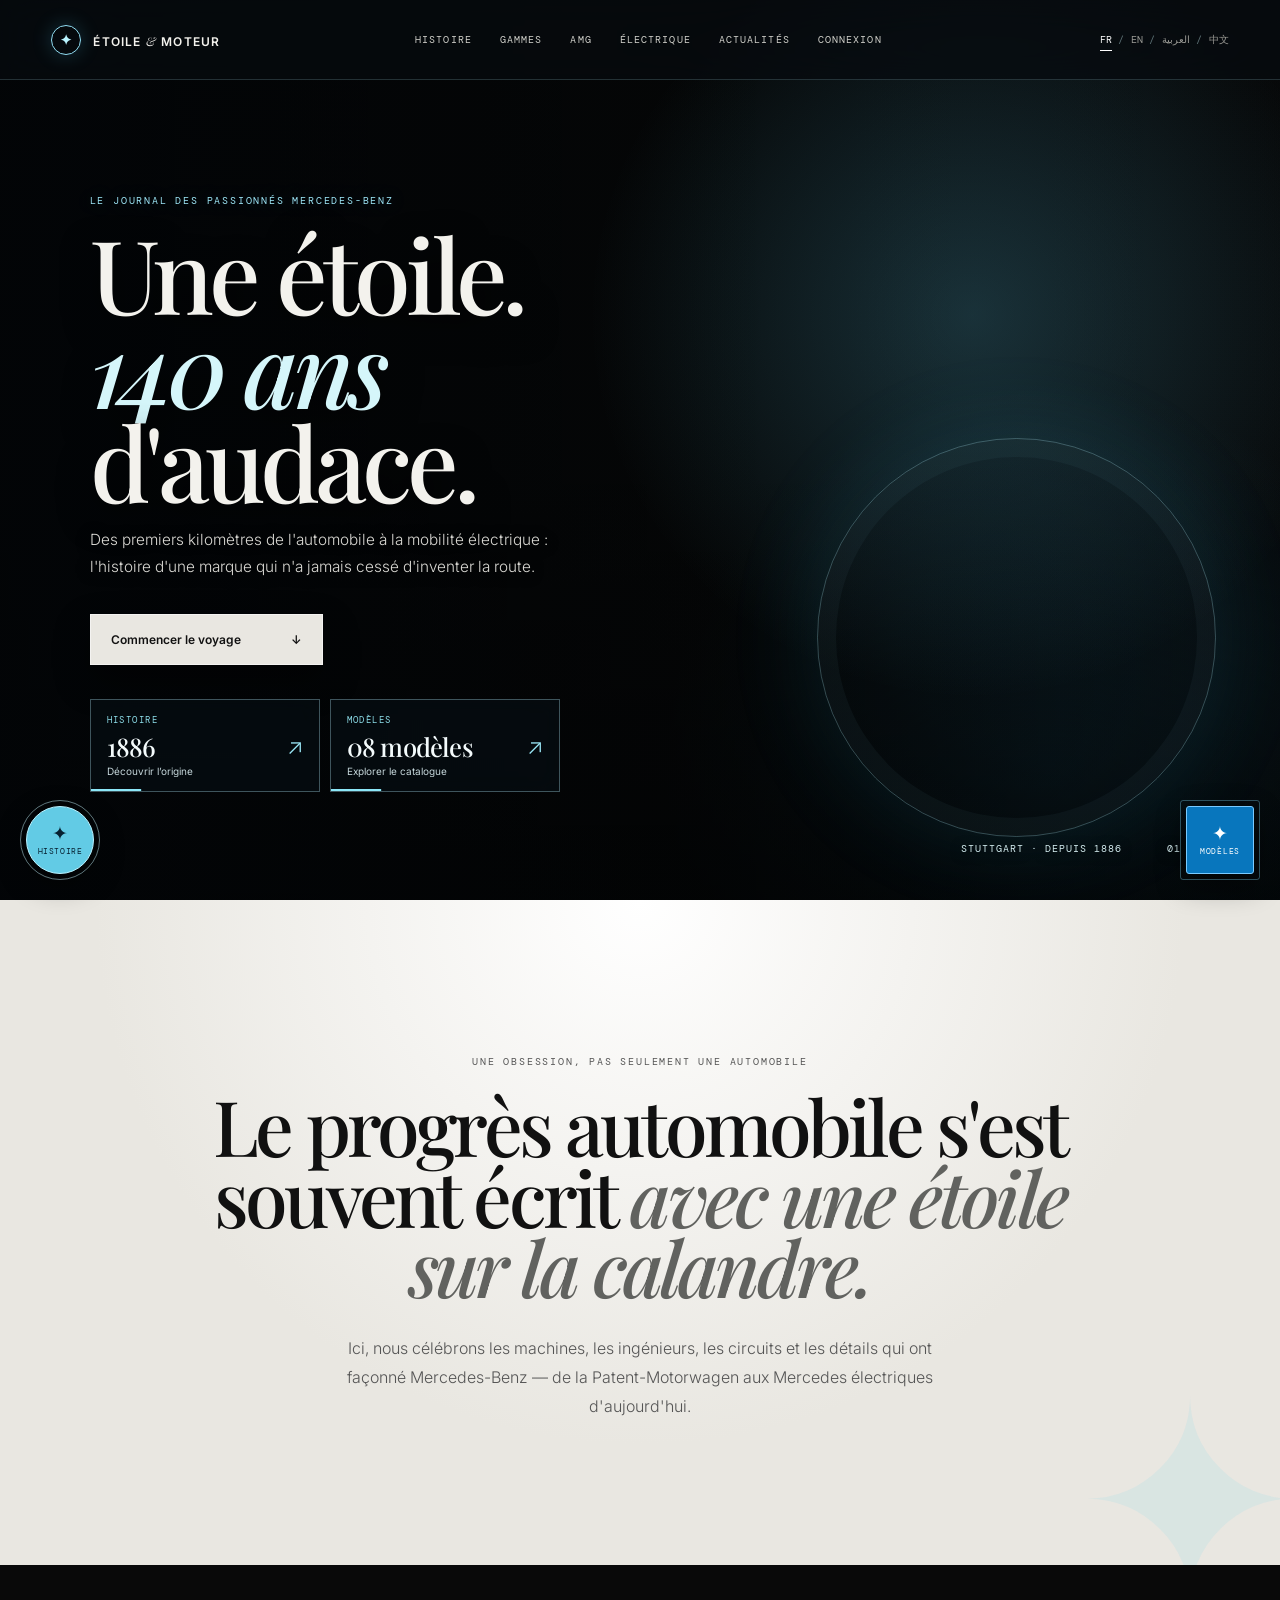
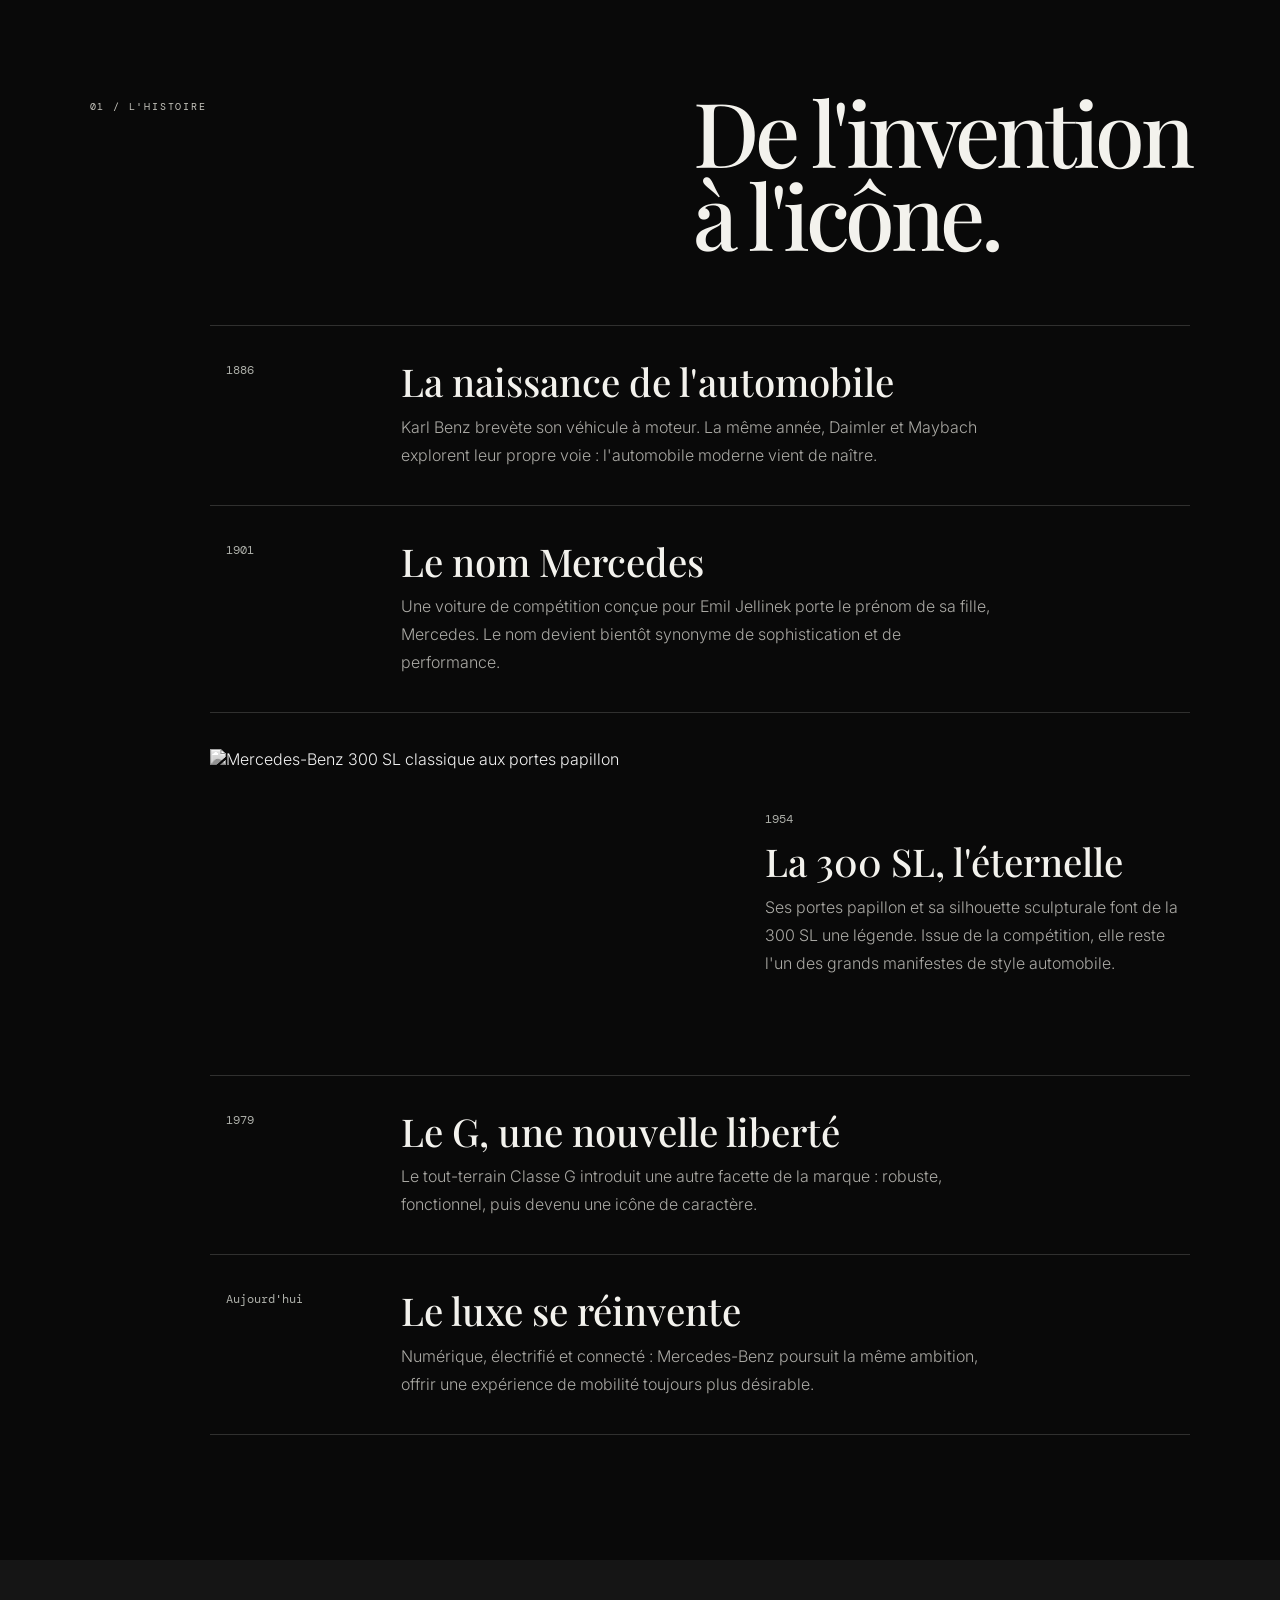
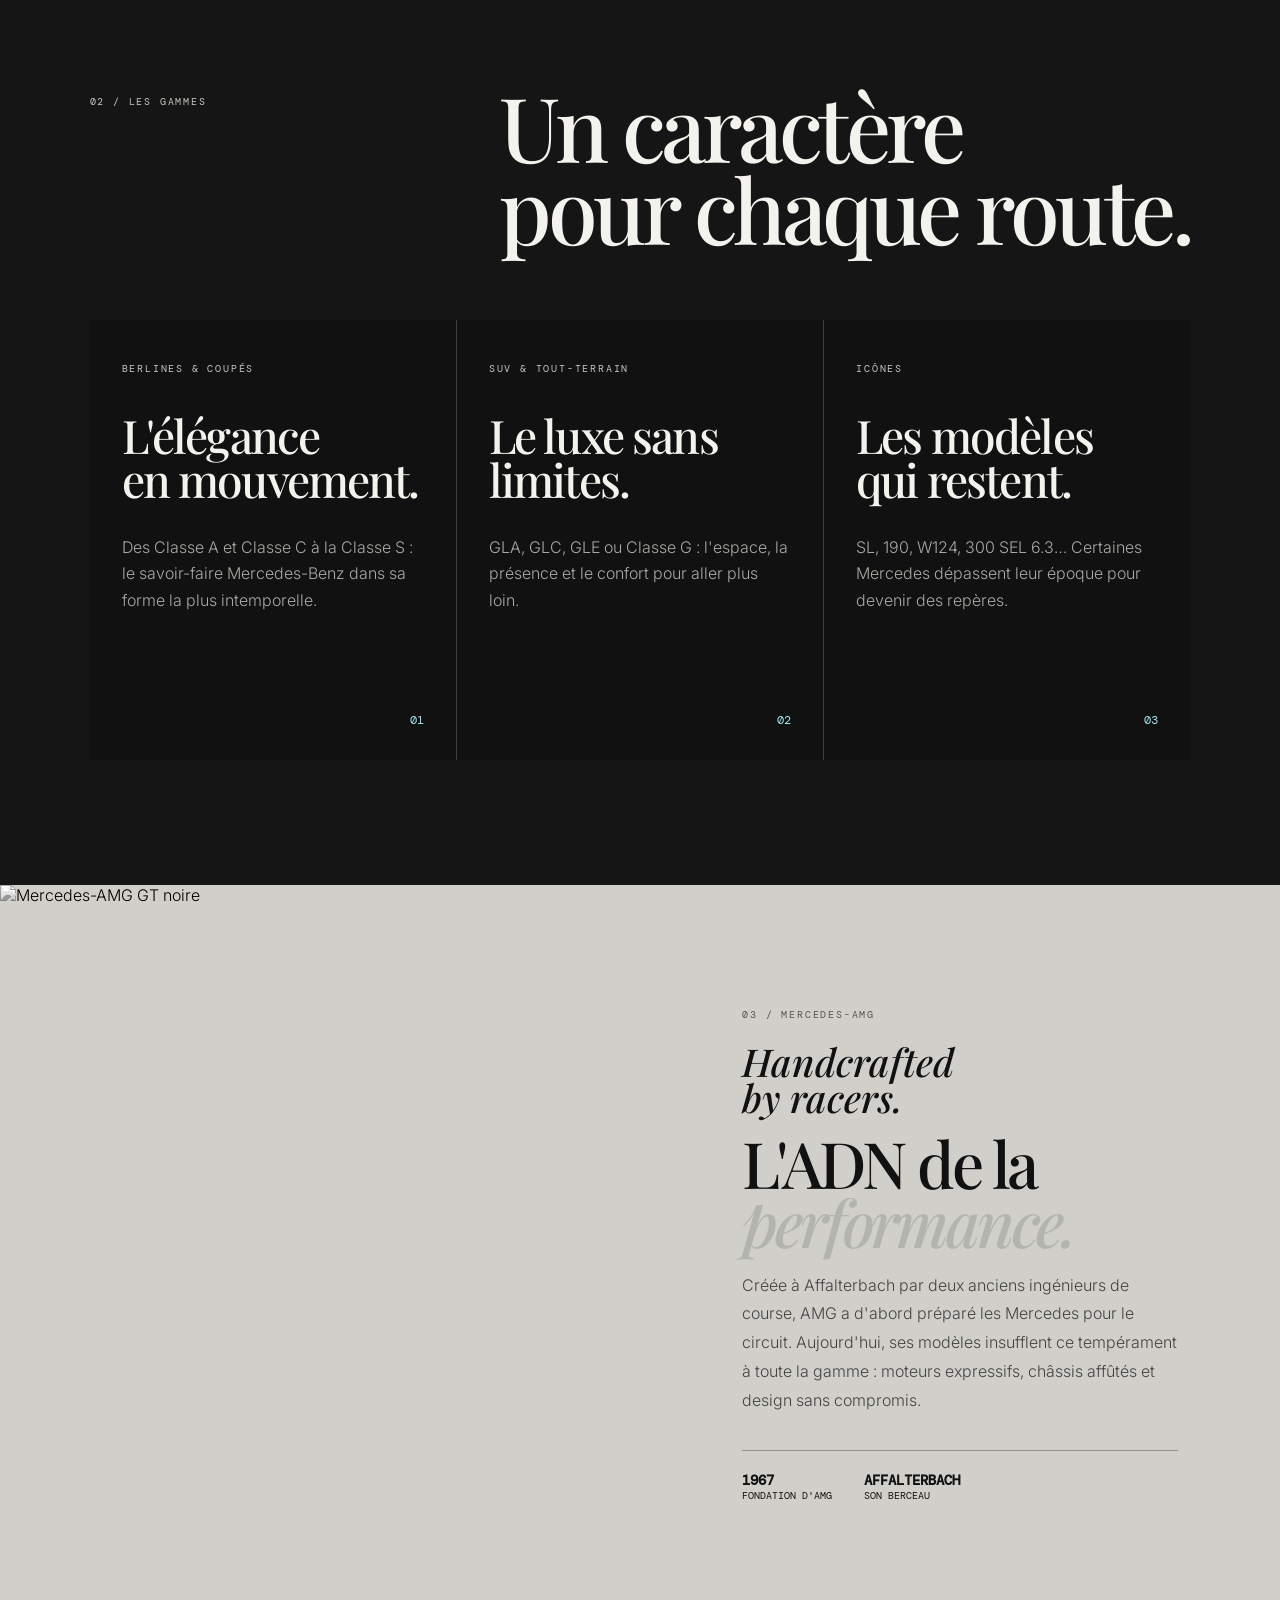
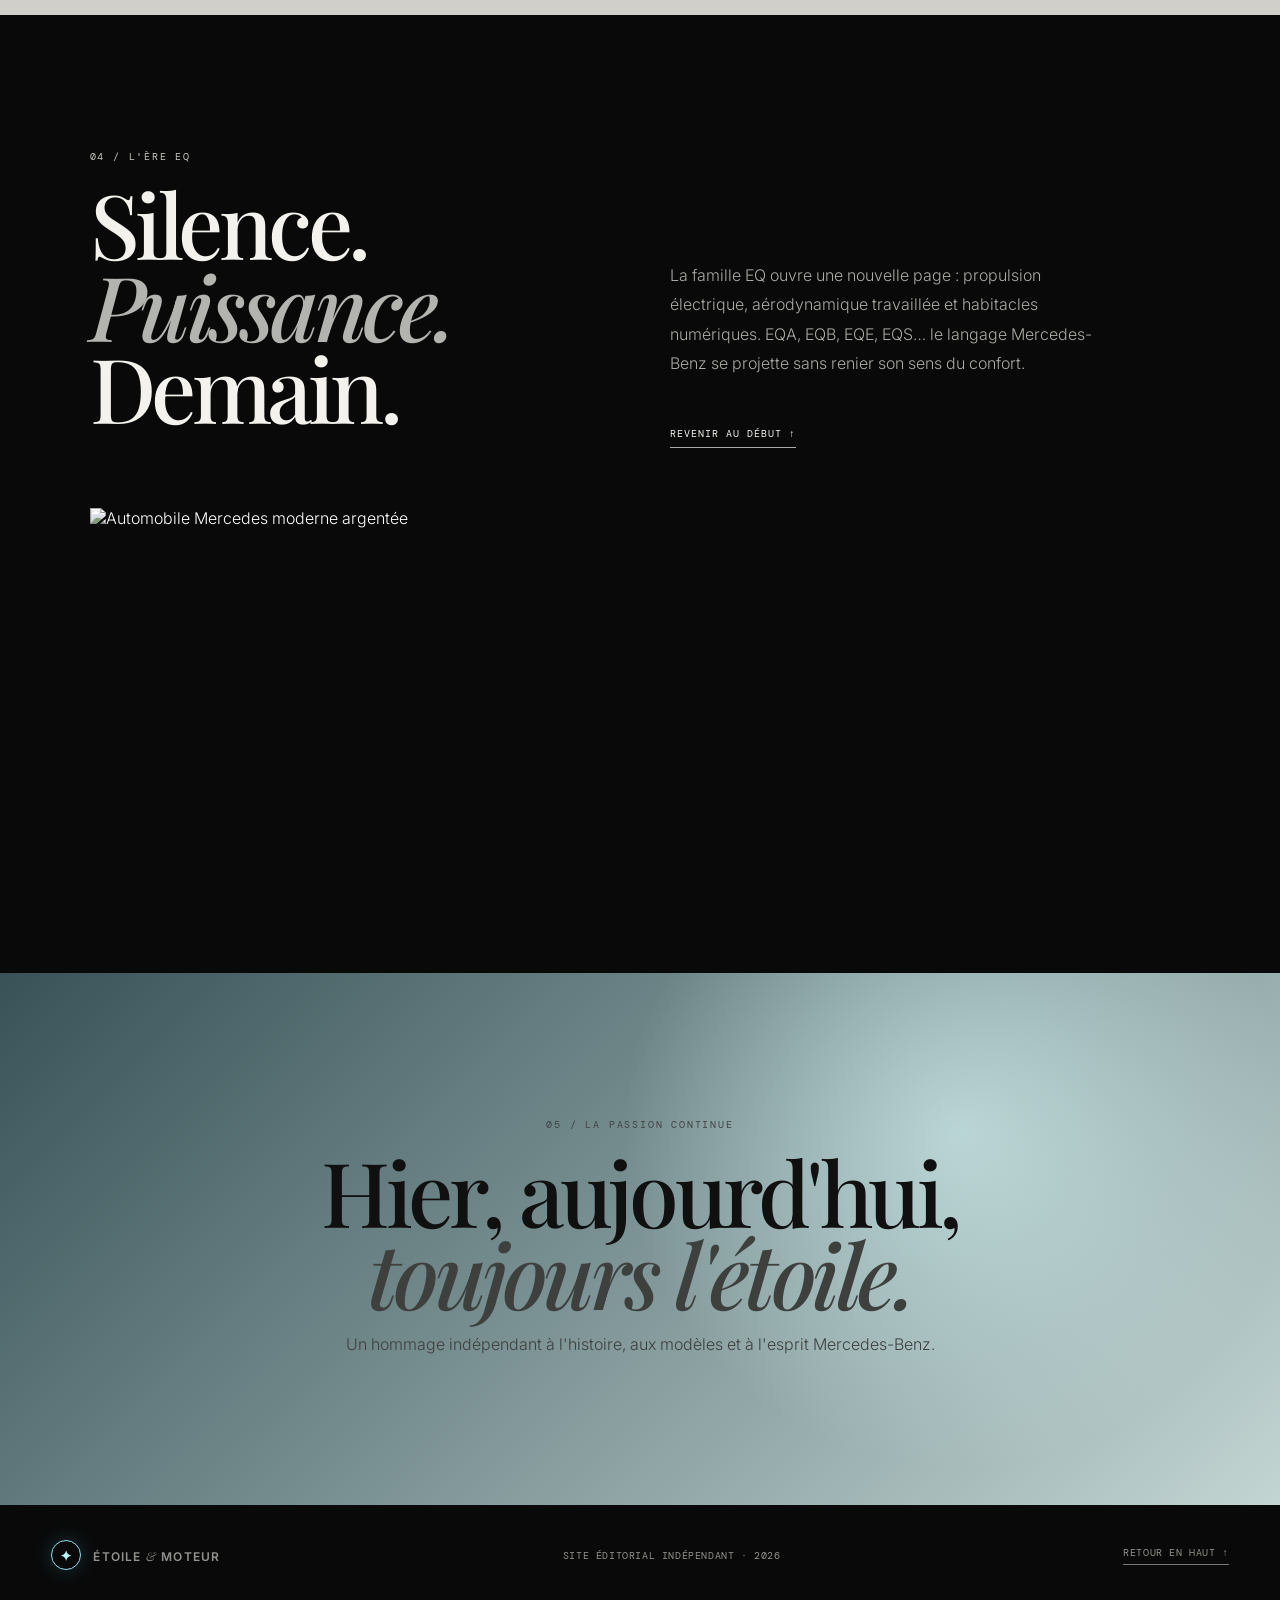
==== commit 26ab2902: "Refresh multilingual homepage assets" ====
--- a/index.html
+++ b/index.html
@@ -1,5 +1,5 @@
 <!doctype html>
-<html lang="fr"><head><meta charset="UTF-8"><meta name="viewport" content="width=device-width,initial-scale=1.0"><meta name="description" content="Étoile & Moteur, le journal des passionnés Mercedes-Benz : histoire, AMG et avenir électrique."><title>Étoile & Moteur — Histoire Mercedes-Benz</title><link rel="preconnect" href="https://fonts.googleapis.com"><link rel="preconnect" href="https://fonts.gstatic.com" crossorigin><link href="https://fonts.googleapis.com/css2?family=DM+Mono&family=Inter:wght@300;400;500;600&family=Playfair+Display:ital,wght@0,500;0,600;1,500&display=swap" rel="stylesheet"><link rel="stylesheet" href="styles.css?v=20260913-premium-home-v1"></head>
+<html lang="fr"><head><meta charset="UTF-8"><meta name="viewport" content="width=device-width,initial-scale=1.0"><meta name="description" content="Étoile & Moteur, le journal des passionnés Mercedes-Benz : histoire, AMG et avenir électrique."><title>Étoile & Moteur — Histoire Mercedes-Benz</title><link rel="preconnect" href="https://fonts.googleapis.com"><link rel="preconnect" href="https://fonts.gstatic.com" crossorigin><link href="https://fonts.googleapis.com/css2?family=DM+Mono&family=Inter:wght@300;400;500;600&family=Playfair+Display:ital,wght@0,500;0,600;1,500&display=swap" rel="stylesheet"><link rel="stylesheet" href="styles.css?v=20260913-premium-home-v3"></head>
 <body><header id="top"><a class="brand" href="#top"><b>✦</b> ÉTOILE <i>&</i> MOTEUR</a><button class="menu-toggle" aria-label="Ouvrir le menu" aria-expanded="false">Menu</button><nav><a href="#histoire">Histoire</a><a href="#gammes">Gammes</a><a href="#amg">AMG</a><a href="#electrique">Électrique</a></nav></header>
 <button class="history-button" type="button" aria-controls="history-showcase" aria-expanded="false" aria-label="Découvrir l'histoire de Mercedes-Benz"><span>✦</span><small>HISTOIRE</small></button>
 <section class="history-showcase" id="history-showcase" aria-hidden="true" aria-label="Histoire de Mercedes-Benz"><button class="history-close" type="button" aria-label="Fermer l'histoire">×</button><div class="history-page-head"><p class="history-kicker">Mercedes-Benz · 1886 à aujourd’hui</p><h2>L’étoile<br><em>en mouvement.</em></h2></div><div class="history-page-content"><section class="logo-evolution"><p class="history-kicker">L’évolution de l’emblème</p><div class="logo-stages"><article><div class="logo-wordmark">Mercedes</div><div><b>1902</b><p>Le nom « Mercedes », choisi par Emil Jellinek en hommage à sa fille, apparaît sur les automobiles.</p></div></article><article><div class="logo-three-star">✦</div><div><b>1909</b><p>La célèbre étoile à trois branches est déposée : terre, mer et air.</p></div></article><article><div class="logo-ring">✦</div><div><b>1926</b><p>Après la fusion de Daimler et Benz, l’étoile entre dans une couronne portant le nom Mercedes-Benz.</p></div></article><article><div class="logo-modern">✦</div><div><b>2009 →</b><p>L’emblème s’épure : l’étoile argentée devient un signe universel de la marque.</p></div></article></div></section><section class="history-events"><p class="history-kicker">Dates et événements majeurs</p><article><time>1886</time><div><h3>La première automobile</h3><p>Karl Benz dépose le brevet de la Patent-Motorwagen, considérée comme la première automobile à moteur.</p></div></article><article><time>1901</time><div><h3>La Mercedes 35 PS</h3><p>Cette voiture de course dessine les bases de l’automobile moderne : puissance, équilibre et silhouette basse.</p></div></article><article><time>1926</time><div><h3>Naissance de Mercedes-Benz</h3><p>Daimler-Motoren-Gesellschaft et Benz &amp; Cie. fusionnent pour créer Mercedes-Benz.</p></div></article><article><time>1954</time><div><h3>La 300 SL, une légende</h3><p>Ses portes papillon et son injection directe font de la 300 SL une icône mondiale.</p></div></article><article><time>1979</time><div><h3>La Classe G arrive</h3><p>Le tout-terrain robuste devient progressivement un symbole de luxe et de caractère.</p></div></article><article><time>1993</time><div><h3>Mercedes-AMG rejoint la marque</h3><p>Le préparateur d’Affalterbach devient le bras performance officiel de Mercedes-Benz.</p></div></article><article><time>2021</time><div><h3>L’ère électrique EQS</h3><p>L’EQS ouvre une nouvelle génération : grande autonomie, aérodynamique et habitacle Hyperscreen.</p></div></article></section></div></section>
@@ -20,4 +20,4 @@
 <section class="gammes" id="gammes"><div class="intro"><p class="kicker">02 / Les gammes</p><h2>Un caractère<br>pour chaque route.</h2></div><div class="cards"><article><p class="label">Berlines & Coupés</p><h3>L'élégance<br>en mouvement.</h3><p>Des Classe A et Classe C à la Classe S : le savoir-faire Mercedes-Benz dans sa forme la plus intemporelle.</p><span>01</span></article><article><p class="label">SUV & Tout-terrain</p><h3>Le luxe sans<br>limites.</h3><p>GLA, GLC, GLE ou Classe G : l'espace, la présence et le confort pour aller plus loin.</p><span>02</span></article><article><p class="label">Icônes</p><h3>Les modèles<br>qui restent.</h3><p>SL, 190, W124, 300 SEL 6.3… Certaines Mercedes dépassent leur époque pour devenir des repères.</p><span>03</span></article></div></section>
 <section class="amg" id="amg"><div class="amg-photo"><img src="https://images.unsplash.com/photo-1627440829335-b42fba2a15dd?auto=format&fit=crop&w=1800&q=85" alt="Mercedes-AMG GT noire"></div><div class="amg-copy"><p class="kicker">03 / Mercedes-AMG</p><p class="signature">Handcrafted<br>by racers.</p><h2>L'ADN de la<br><em>performance.</em></h2><p>Créée à Affalterbach par deux anciens ingénieurs de course, AMG a d'abord préparé les Mercedes pour le circuit. Aujourd'hui, ses modèles insufflent ce tempérament à toute la gamme : moteurs expressifs, châssis affûtés et design sans compromis.</p><div class="facts"><span><b>1967</b> Fondation d'AMG</span><span><b>Affalterbach</b> Son berceau</span></div></div></section>
 <section class="electric" id="electrique"><div><p class="kicker">04 / L'ère EQ</p><h2>Silence.<br><em>Puissance.</em><br>Demain.</h2></div><div class="electric-copy"><p>La famille EQ ouvre une nouvelle page : propulsion électrique, aérodynamique travaillée et habitacles numériques. EQA, EQB, EQE, EQS… le langage Mercedes-Benz se projette sans renier son sens du confort.</p><a href="#top">Revenir au début ↑</a></div><img src="https://images.unsplash.com/photo-1618843479313-40f8afb4b4d8?auto=format&fit=crop&w=1800&q=85" alt="Automobile Mercedes moderne argentée"></section>
-<section class="closing"><p class="kicker">05 / La passion continue</p><h2>Hier, aujourd'hui,<br><em>toujours l'étoile.</em></h2><p>Un hommage indépendant à l'histoire, aux modèles et à l'esprit Mercedes-Benz.</p></section></main><footer><a class="brand" href="#top"><b>✦</b> ÉTOILE <i>&</i> MOTEUR</a><p>Site éditorial indépendant · 2026</p><a href="#top">Retour en haut ↑</a></footer><script src="script.js?v=20260913-premium-home-v1"></script></body></html>
+<section class="closing"><p class="kicker">05 / La passion continue</p><h2>Hier, aujourd'hui,<br><em>toujours l'étoile.</em></h2><p>Un hommage indépendant à l'histoire, aux modèles et à l'esprit Mercedes-Benz.</p></section></main><footer><a class="brand" href="#top"><b>✦</b> ÉTOILE <i>&</i> MOTEUR</a><p>Site éditorial indépendant · 2026</p><a href="#top">Retour en haut ↑</a></footer><script src="script.js?v=20260913-premium-home-v3"></script></body></html>
--- a/styles.css
+++ b/styles.css
@@ -8,5 +8,8 @@
 .models-kicker,.model-kicker{font:10px var(--mono);letter-spacing:.18em;text-transform:uppercase;color:#c7c6be}
 .history-events-image{height:260px!important;margin:6px 0 22px!important;object-position:center 72%!important}@media(max-width:760px){.history-events-image{height:185px!important;object-position:center 72%!important}}
 
+@media(prefers-reduced-motion:no-preference){.hero .kicker{animation:hero-enter .7s .05s both}.hero h1{animation:hero-enter 1s .12s both}.hero-copy>p:not(.kicker){animation:hero-enter .85s .25s both}.hero-copy>.button{animation:hero-enter .8s .38s both}.hero-actions .hero-action{animation:hero-enter .85s .5s both}.hero-actions .hero-action:nth-child(2){animation-delay:.62s}.caption{animation:caption-in 1s .85s both}.models-button{animation:corner-float 4.2s ease-in-out infinite}.history-button{animation:corner-float 4.2s .5s ease-in-out infinite}.timeline article{position:relative;overflow:hidden}.timeline article::before{content:"";position:absolute;left:0;bottom:0;width:100%;height:1px;background:#8fe9fa;transform:scaleX(0);transform-origin:left;transition:transform .55s ease}.timeline article:hover::before{transform:scaleX(1)}.models-showcase.open,.history-showcase.open{animation:overlay-in .42s cubic-bezier(.2,.8,.2,1) both}.model-slide.active img{animation:model-photo-in .65s cubic-bezier(.2,.75,.2,1) both}.model-slide.active .model-info>*{animation:info-rise .5s both}.model-slide.active .model-info>*:nth-child(2){animation-delay:.08s}.model-slide.active .model-info>*:nth-child(3){animation-delay:.15s}.model-slide.active .model-info>*:nth-child(4){animation-delay:.22s}}@keyframes hero-enter{from{opacity:0;transform:translateY(24px);filter:blur(5px)}to{opacity:1;transform:none;filter:none}}@keyframes caption-in{from{opacity:0;letter-spacing:.26em}to{opacity:1;letter-spacing:.1em}}@keyframes corner-float{0%,100%{translate:0 0}50%{translate:0 -8px}}@keyframes overlay-in{from{opacity:0;transform:scale(.985)}to{opacity:1;transform:none}}@keyframes model-photo-in{from{opacity:0;transform:scale(1.06)}to{opacity:1;transform:none}}@keyframes info-rise{from{opacity:0;transform:translateY(18px)}to{opacity:1;transform:none}}
+.language-switcher{gap:6px!important;white-space:nowrap}.language-switcher span{color:#5d7176}html[lang="zh-CN"] body{font-family:"Microsoft YaHei","PingFang SC",Arial,sans-serif}html[lang="zh-CN"] h1,html[lang="zh-CN"] h2,html[lang="zh-CN"] h3{font-family:"Microsoft YaHei","PingFang SC",Arial,sans-serif;letter-spacing:-.03em}@media(max-width:760px){.language-switcher{gap:4px!important;font-size:9px!important}.language-switcher span{font-size:8px}}
+html,body{max-width:100%;overflow-x:hidden}
 /* Premium motion layer — accueil */
 body{background:radial-gradient(circle at 82% 12%,#123240 0,transparent 24rem),var(--ink)}header{z-index:30;background:#080c0fbd;border-bottom-color:#b9effd2b;backdrop-filter:blur(18px) saturate(135%)}.brand b{border-color:#91dff4;color:#b9f4ff;box-shadow:0 0 20px #54cbef38}.hero{isolation:isolate;background-position:center center}.hero::before{content:"";position:absolute;inset:0;z-index:0;pointer-events:none;background:radial-gradient(circle at var(--spot-x,76%) var(--spot-y,35%),#67d9fb33 0,transparent 24rem),linear-gradient(90deg,#030609b8 4%,#05090b52 52%,#06131a26 100%);transition:background .25s ease}.hero::after{content:"";position:absolute;z-index:0;inset:auto 5vw 7vh auto;width:min(31vw,440px);height:min(31vw,440px);pointer-events:none;border:1px solid #a9ecfa4a;border-radius:50%;box-shadow:inset 0 0 0 18px #8cdded0a,0 0 100px #38c3e41c;animation:hero-orbit 12s linear infinite}.hero-copy{position:relative;z-index:1;max-width:min(900px,72vw)}.hero .kicker{color:#9de6f7;text-shadow:0 0 18px #63d9f05e}.hero h1{max-width:850px;text-shadow:0 12px 35px #000b}.hero h1 em{color:#d5f6fa}.hero-copy>p:not(.kicker){font-size:clamp(15px,1.2vw,18px);text-shadow:0 2px 14px #000}.button{position:relative;overflow:hidden;border:1px solid #fff8;box-shadow:0 15px 35px #0007;transition:transform .25s ease,box-shadow .25s ease}.button::after{content:"";position:absolute;inset:0;transform:translateX(-105%);background:linear-gradient(105deg,transparent 36%,#fff9 50%,transparent 64%);transition:transform .55s ease}.button:hover{transform:translateY(-3px);box-shadow:0 20px 42px #000b}.button:hover::after{transform:translateX(105%)}.caption{z-index:1;color:#d5eef1;text-shadow:0 2px 12px #000}.hero-actions{display:grid;grid-template-columns:repeat(2,minmax(0,1fr));gap:10px;max-width:570px;margin-top:34px}.hero-action{position:relative;min-width:0;padding:14px 42px 14px 16px;overflow:hidden;border:1px solid #b2eafa55;background:#07111694;color:#f4fbfc;text-align:left;cursor:pointer;backdrop-filter:blur(12px);transition:transform .25s ease,border-color .25s ease,background .25s ease,box-shadow .25s ease}.hero-action::before{content:"";position:absolute;inset:auto 0 0;height:2px;background:#8ce7f8;transform:scaleX(.22);transform-origin:left;transition:transform .3s ease}.hero-action:hover{transform:translateY(-5px);border-color:#aaf0ff;background:#11272fcf;box-shadow:0 16px 28px #0008}.hero-action:hover::before{transform:scaleX(1)}.hero-action-label{display:block;margin-bottom:8px;font:9px var(--mono);letter-spacing:.16em;color:#8edfeb}.hero-action strong{display:block;font:500 clamp(20px,2vw,27px)/1 var(--serif);letter-spacing:-.03em}.hero-action small{display:block;margin-top:5px;overflow:hidden;color:#c5d7db;font:10px var(--sans);text-overflow:ellipsis;white-space:nowrap}.hero-action i{position:absolute;right:16px;top:50%;font:300 22px/1 var(--sans);font-style:normal;color:#9ae8f7;transform:translateY(-50%);transition:transform .25s ease}.hero-action:hover i{transform:translate(4px,-58%)}.manifesto{position:relative;overflow:hidden;background:radial-gradient(circle at 50% 0,#fff 0,#e9e7e1 59%)}.manifesto::after{content:"✦";position:absolute;right:-1.5rem;bottom:-3.5rem;color:#7bd6e825;font:500 17rem/1 var(--serif);pointer-events:none}.manifesto>*{position:relative;z-index:1}.timeline article{padding-inline:16px;transition:background .25s ease,transform .25s ease,border-color .25s ease}.timeline article:hover{background:#ffffff0a;transform:translateX(-5px);border-color:#8cddeb80}.timeline .classic{padding-inline:0}.timeline .classic:hover{background:transparent;transform:none}.cards article{position:relative;overflow:hidden;isolation:isolate;transition:transform .3s cubic-bezier(.2,.7,.2,1),background .3s ease}.cards article::before{content:"";position:absolute;z-index:-1;inset:0;background:radial-gradient(circle at 100% 0,#48c4e73b,transparent 45%);opacity:0;transition:opacity .3s ease}.cards article:hover{transform:translateY(-9px);background:#152127}.cards article:hover::before{opacity:1}.cards article span{color:#9fe6f4}.amg{overflow:hidden}.amg-photo{overflow:hidden}.amg-photo img,.electric>img{transition:transform .7s cubic-bezier(.2,.7,.2,1),filter .5s ease}.amg:hover .amg-photo img{transform:scale(1.045);filter:grayscale(.35) contrast(1.08)}.electric>img:hover{transform:scale(1.018);filter:grayscale(.35) contrast(1.08)}.models-button,.history-button{overflow:visible}.models-button::after,.history-button::after{content:"";position:absolute;inset:-7px;border:1px solid #81dfff55;border-radius:inherit;pointer-events:none;animation:button-pulse 2.8s ease-out infinite}.history-button::after{border-color:#c5f6ff77}.models-button:hover::after,.history-button:hover::after{animation-play-state:paused}.closing{position:relative;overflow:hidden;background:linear-gradient(135deg,#385258,#c2d5d3)}.closing::before{content:"";position:absolute;inset:0;background:radial-gradient(circle at 75% 30%,#e0ffff8c,transparent 21rem)}.closing>*{position:relative;z-index:1}.motion-ready .reveal{opacity:0;transform:translateY(28px);transition:opacity .7s ease,transform .7s cubic-bezier(.2,.7,.2,1)}.motion-ready .reveal.is-visible{opacity:1;transform:none}.motion-ready .cards article:nth-child(2){transition-delay:.1s}.motion-ready .cards article:nth-child(3){transition-delay:.2s}@keyframes hero-orbit{to{transform:rotate(360deg)}}@keyframes button-pulse{0%{transform:scale(.92);opacity:.9}75%,100%{transform:scale(1.14);opacity:0}}@media(max-width:900px){.hero-copy{max-width:min(760px,86vw)}.hero::after{width:300px;height:300px;right:-8vw;top:18vh}.timeline article:hover{transform:none}}@media(max-width:760px){.hero::after{width:210px;height:210px;right:-16vw;top:13vh}.hero-copy{max-width:100%}.hero-actions{max-width:100%;margin-top:26px}.hero-action{padding:13px 31px 13px 13px}.hero-action small{font-size:9px}.hero-action i{right:11px}.button{gap:30px}.cards article:hover{transform:none}.models-button::after,.history-button::after{inset:-5px}}@media(prefers-reduced-motion:reduce){*,*::before,*::after{scroll-behavior:auto!important;animation-duration:.01ms!important;animation-iteration-count:1!important;transition-duration:.01ms!important}}
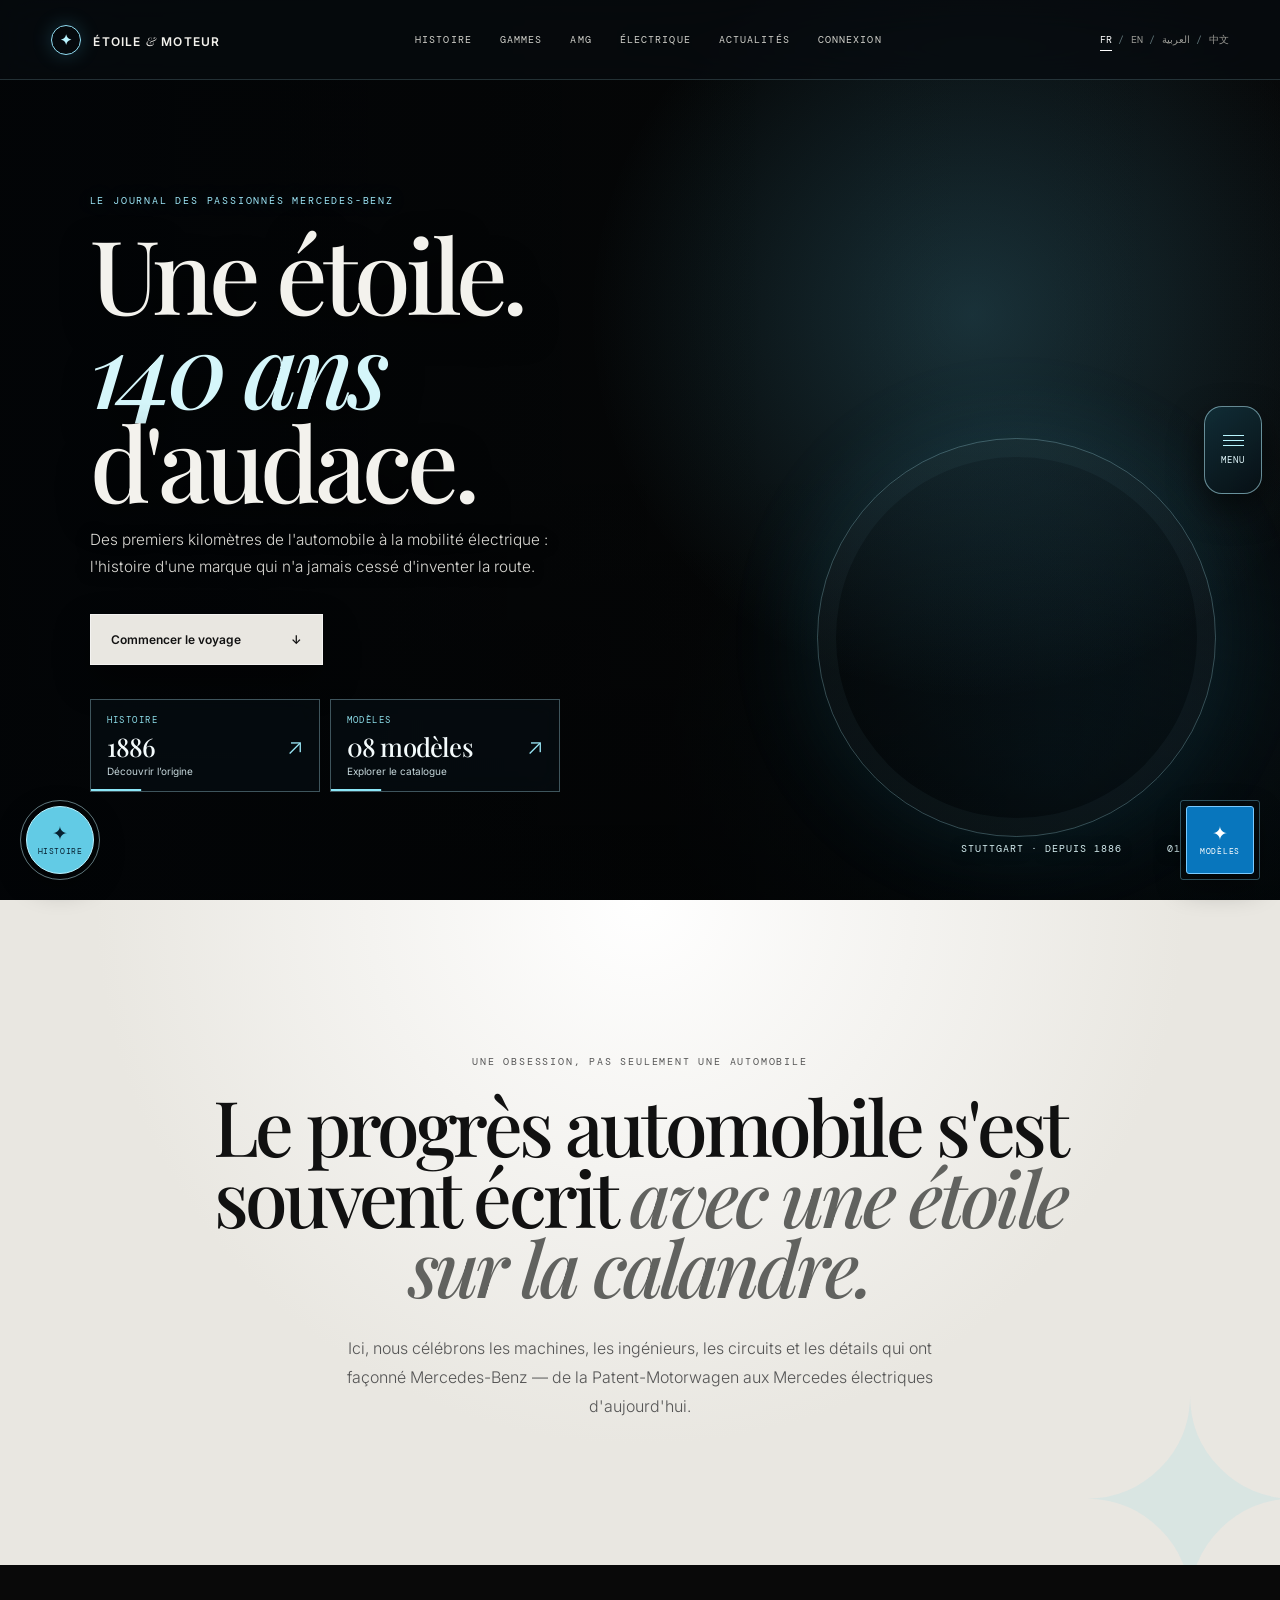
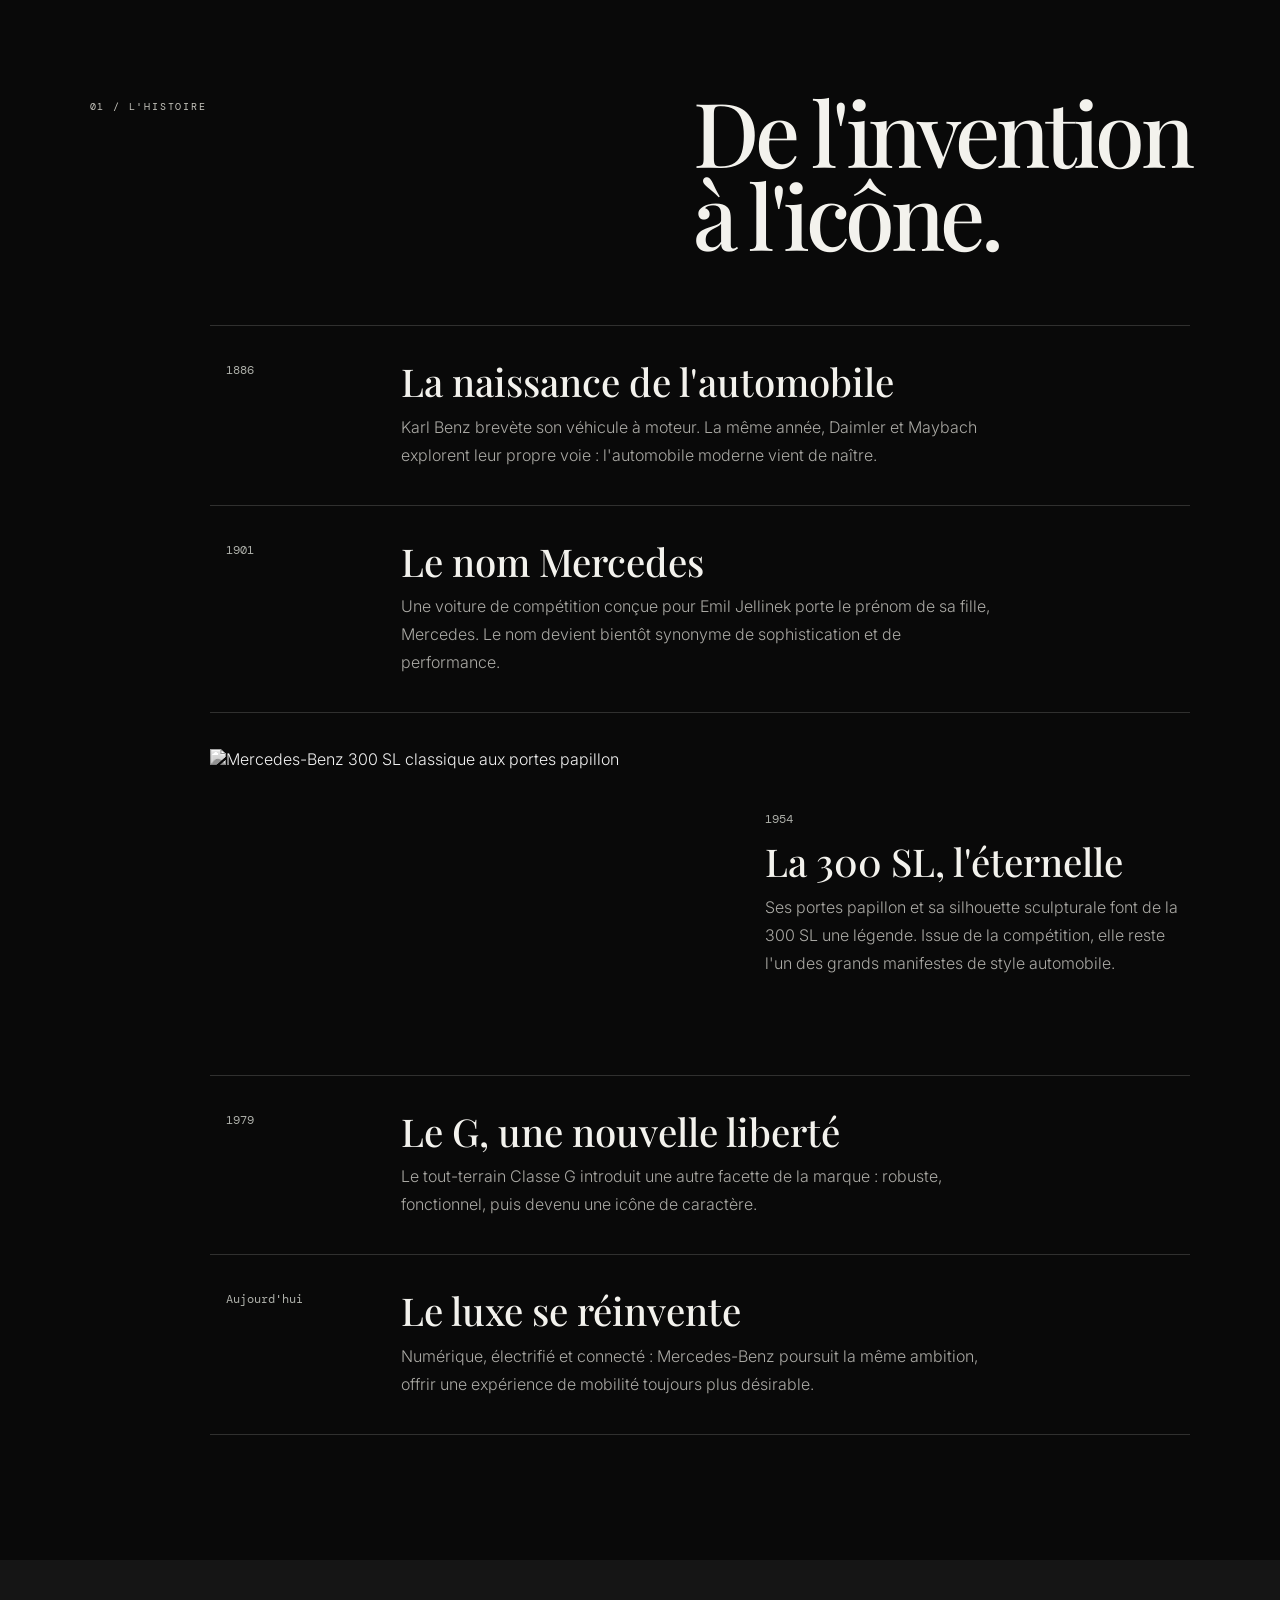
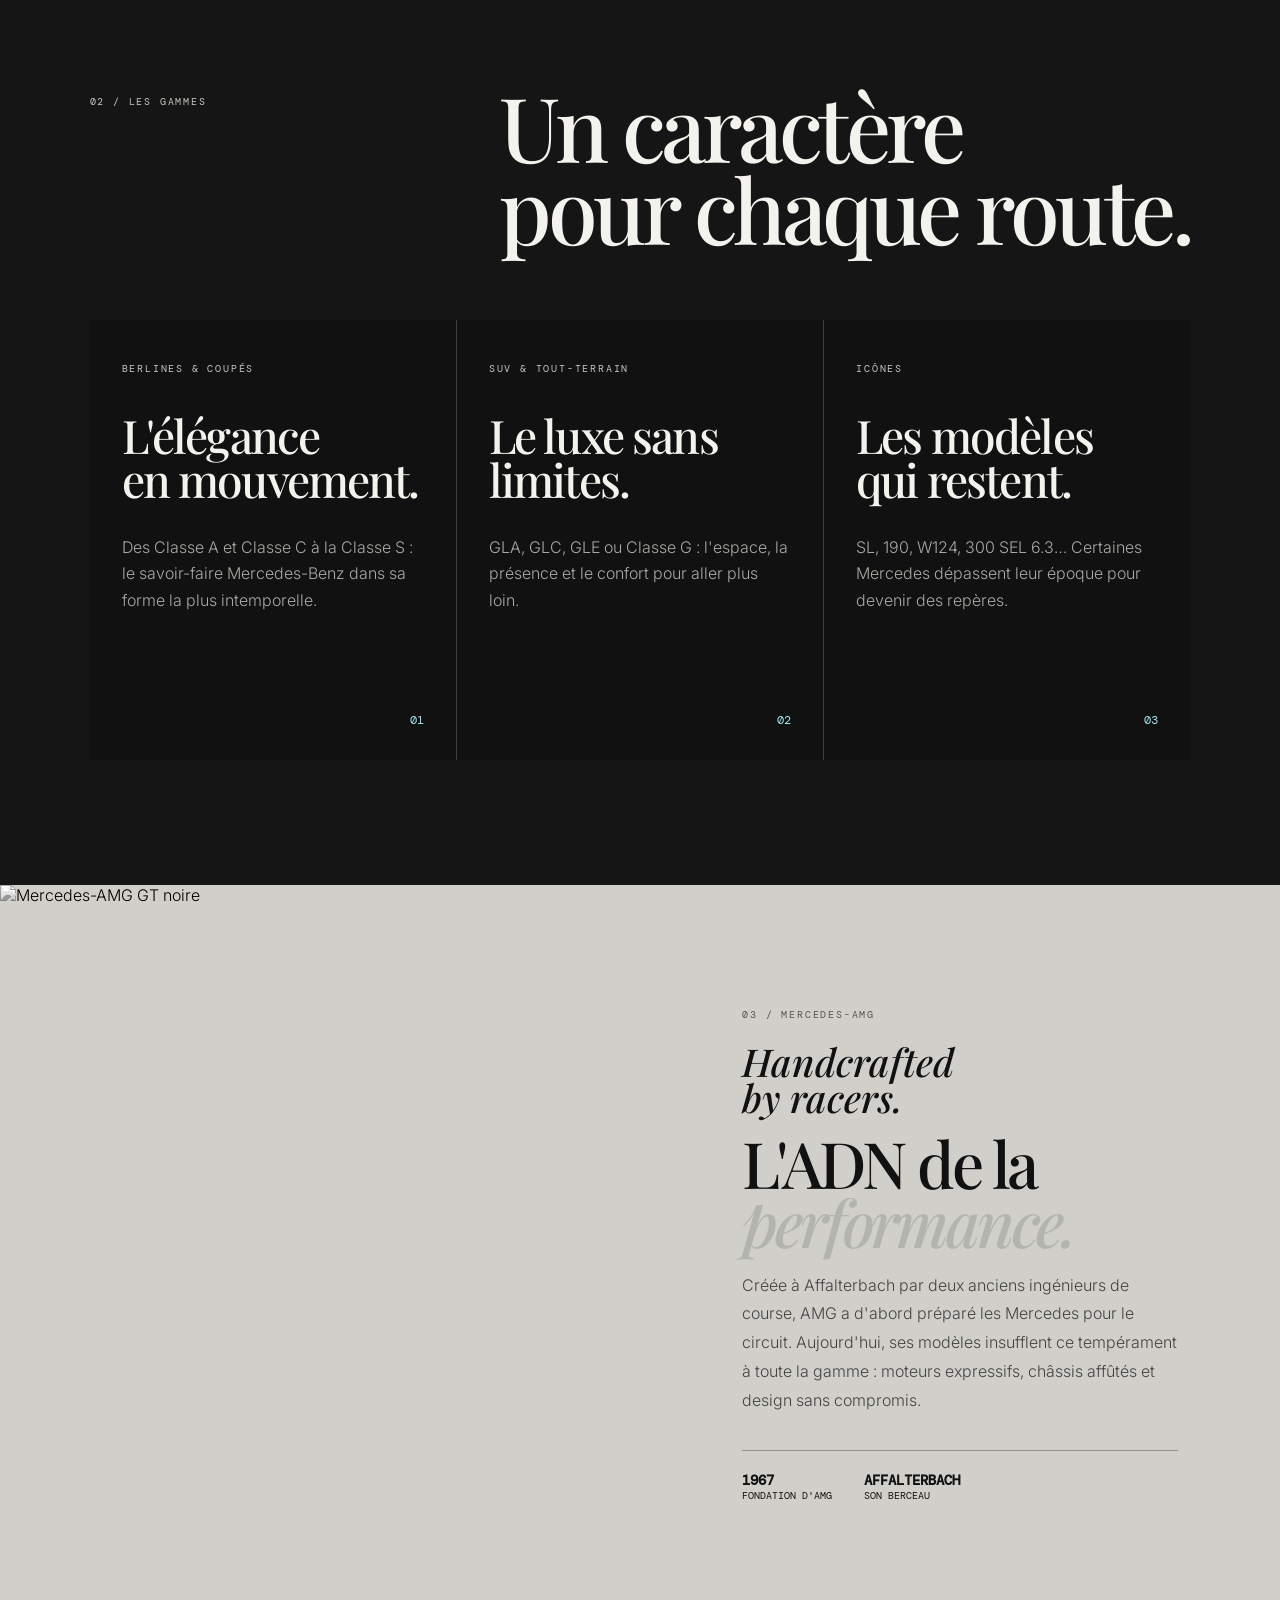
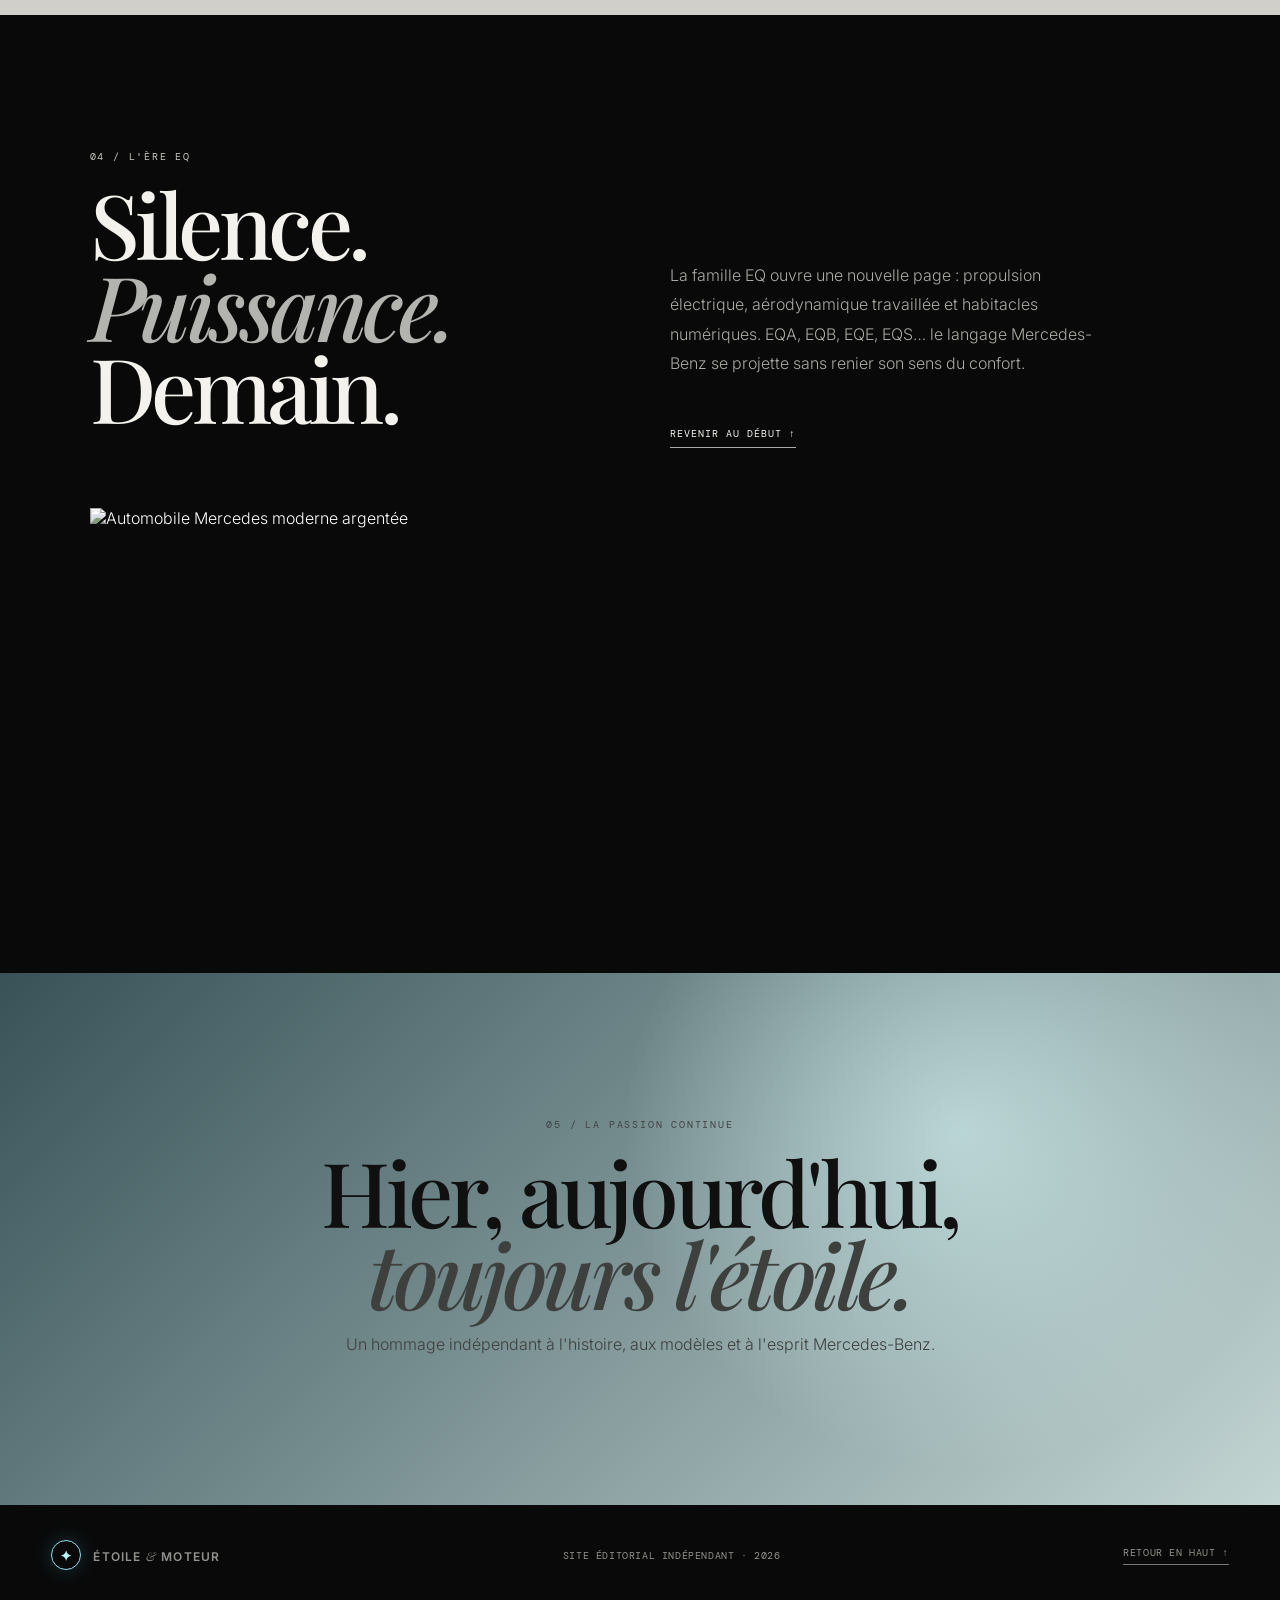
==== commit de100a44: "Refresh side menu assets" ====
--- a/index.html
+++ b/index.html
@@ -1,5 +1,5 @@
 <!doctype html>
-<html lang="fr"><head><meta charset="UTF-8"><meta name="viewport" content="width=device-width,initial-scale=1.0"><meta name="description" content="Étoile & Moteur, le journal des passionnés Mercedes-Benz : histoire, AMG et avenir électrique."><title>Étoile & Moteur — Histoire Mercedes-Benz</title><link rel="preconnect" href="https://fonts.googleapis.com"><link rel="preconnect" href="https://fonts.gstatic.com" crossorigin><link href="https://fonts.googleapis.com/css2?family=DM+Mono&family=Inter:wght@300;400;500;600&family=Playfair+Display:ital,wght@0,500;0,600;1,500&display=swap" rel="stylesheet"><link rel="stylesheet" href="styles.css?v=20260913-premium-home-v3"></head>
+<html lang="fr"><head><meta charset="UTF-8"><meta name="viewport" content="width=device-width,initial-scale=1.0"><meta name="description" content="Étoile & Moteur, le journal des passionnés Mercedes-Benz : histoire, AMG et avenir électrique."><title>Étoile & Moteur — Histoire Mercedes-Benz</title><link rel="preconnect" href="https://fonts.googleapis.com"><link rel="preconnect" href="https://fonts.gstatic.com" crossorigin><link href="https://fonts.googleapis.com/css2?family=DM+Mono&family=Inter:wght@300;400;500;600&family=Playfair+Display:ital,wght@0,500;0,600;1,500&display=swap" rel="stylesheet"><link rel="stylesheet" href="styles.css?v=20260913-premium-home-v4"></head>
 <body><header id="top"><a class="brand" href="#top"><b>✦</b> ÉTOILE <i>&</i> MOTEUR</a><button class="menu-toggle" aria-label="Ouvrir le menu" aria-expanded="false">Menu</button><nav><a href="#histoire">Histoire</a><a href="#gammes">Gammes</a><a href="#amg">AMG</a><a href="#electrique">Électrique</a></nav></header>
 <button class="history-button" type="button" aria-controls="history-showcase" aria-expanded="false" aria-label="Découvrir l'histoire de Mercedes-Benz"><span>✦</span><small>HISTOIRE</small></button>
 <section class="history-showcase" id="history-showcase" aria-hidden="true" aria-label="Histoire de Mercedes-Benz"><button class="history-close" type="button" aria-label="Fermer l'histoire">×</button><div class="history-page-head"><p class="history-kicker">Mercedes-Benz · 1886 à aujourd’hui</p><h2>L’étoile<br><em>en mouvement.</em></h2></div><div class="history-page-content"><section class="logo-evolution"><p class="history-kicker">L’évolution de l’emblème</p><div class="logo-stages"><article><div class="logo-wordmark">Mercedes</div><div><b>1902</b><p>Le nom « Mercedes », choisi par Emil Jellinek en hommage à sa fille, apparaît sur les automobiles.</p></div></article><article><div class="logo-three-star">✦</div><div><b>1909</b><p>La célèbre étoile à trois branches est déposée : terre, mer et air.</p></div></article><article><div class="logo-ring">✦</div><div><b>1926</b><p>Après la fusion de Daimler et Benz, l’étoile entre dans une couronne portant le nom Mercedes-Benz.</p></div></article><article><div class="logo-modern">✦</div><div><b>2009 →</b><p>L’emblème s’épure : l’étoile argentée devient un signe universel de la marque.</p></div></article></div></section><section class="history-events"><p class="history-kicker">Dates et événements majeurs</p><article><time>1886</time><div><h3>La première automobile</h3><p>Karl Benz dépose le brevet de la Patent-Motorwagen, considérée comme la première automobile à moteur.</p></div></article><article><time>1901</time><div><h3>La Mercedes 35 PS</h3><p>Cette voiture de course dessine les bases de l’automobile moderne : puissance, équilibre et silhouette basse.</p></div></article><article><time>1926</time><div><h3>Naissance de Mercedes-Benz</h3><p>Daimler-Motoren-Gesellschaft et Benz &amp; Cie. fusionnent pour créer Mercedes-Benz.</p></div></article><article><time>1954</time><div><h3>La 300 SL, une légende</h3><p>Ses portes papillon et son injection directe font de la 300 SL une icône mondiale.</p></div></article><article><time>1979</time><div><h3>La Classe G arrive</h3><p>Le tout-terrain robuste devient progressivement un symbole de luxe et de caractère.</p></div></article><article><time>1993</time><div><h3>Mercedes-AMG rejoint la marque</h3><p>Le préparateur d’Affalterbach devient le bras performance officiel de Mercedes-Benz.</p></div></article><article><time>2021</time><div><h3>L’ère électrique EQS</h3><p>L’EQS ouvre une nouvelle génération : grande autonomie, aérodynamique et habitacle Hyperscreen.</p></div></article></section></div></section>
@@ -20,4 +20,4 @@
 <section class="gammes" id="gammes"><div class="intro"><p class="kicker">02 / Les gammes</p><h2>Un caractère<br>pour chaque route.</h2></div><div class="cards"><article><p class="label">Berlines & Coupés</p><h3>L'élégance<br>en mouvement.</h3><p>Des Classe A et Classe C à la Classe S : le savoir-faire Mercedes-Benz dans sa forme la plus intemporelle.</p><span>01</span></article><article><p class="label">SUV & Tout-terrain</p><h3>Le luxe sans<br>limites.</h3><p>GLA, GLC, GLE ou Classe G : l'espace, la présence et le confort pour aller plus loin.</p><span>02</span></article><article><p class="label">Icônes</p><h3>Les modèles<br>qui restent.</h3><p>SL, 190, W124, 300 SEL 6.3… Certaines Mercedes dépassent leur époque pour devenir des repères.</p><span>03</span></article></div></section>
 <section class="amg" id="amg"><div class="amg-photo"><img src="https://images.unsplash.com/photo-1627440829335-b42fba2a15dd?auto=format&fit=crop&w=1800&q=85" alt="Mercedes-AMG GT noire"></div><div class="amg-copy"><p class="kicker">03 / Mercedes-AMG</p><p class="signature">Handcrafted<br>by racers.</p><h2>L'ADN de la<br><em>performance.</em></h2><p>Créée à Affalterbach par deux anciens ingénieurs de course, AMG a d'abord préparé les Mercedes pour le circuit. Aujourd'hui, ses modèles insufflent ce tempérament à toute la gamme : moteurs expressifs, châssis affûtés et design sans compromis.</p><div class="facts"><span><b>1967</b> Fondation d'AMG</span><span><b>Affalterbach</b> Son berceau</span></div></div></section>
 <section class="electric" id="electrique"><div><p class="kicker">04 / L'ère EQ</p><h2>Silence.<br><em>Puissance.</em><br>Demain.</h2></div><div class="electric-copy"><p>La famille EQ ouvre une nouvelle page : propulsion électrique, aérodynamique travaillée et habitacles numériques. EQA, EQB, EQE, EQS… le langage Mercedes-Benz se projette sans renier son sens du confort.</p><a href="#top">Revenir au début ↑</a></div><img src="https://images.unsplash.com/photo-1618843479313-40f8afb4b4d8?auto=format&fit=crop&w=1800&q=85" alt="Automobile Mercedes moderne argentée"></section>
-<section class="closing"><p class="kicker">05 / La passion continue</p><h2>Hier, aujourd'hui,<br><em>toujours l'étoile.</em></h2><p>Un hommage indépendant à l'histoire, aux modèles et à l'esprit Mercedes-Benz.</p></section></main><footer><a class="brand" href="#top"><b>✦</b> ÉTOILE <i>&</i> MOTEUR</a><p>Site éditorial indépendant · 2026</p><a href="#top">Retour en haut ↑</a></footer><script src="script.js?v=20260913-premium-home-v3"></script></body></html>
+<section class="closing"><p class="kicker">05 / La passion continue</p><h2>Hier, aujourd'hui,<br><em>toujours l'étoile.</em></h2><p>Un hommage indépendant à l'histoire, aux modèles et à l'esprit Mercedes-Benz.</p></section></main><footer><a class="brand" href="#top"><b>✦</b> ÉTOILE <i>&</i> MOTEUR</a><p>Site éditorial indépendant · 2026</p><a href="#top">Retour en haut ↑</a></footer><script src="script.js?v=20260913-premium-home-v5"></script></body></html>
--- a/styles.css
+++ b/styles.css
@@ -13,3 +13,4 @@
 html,body{max-width:100%;overflow-x:hidden}
 /* Premium motion layer — accueil */
 body{background:radial-gradient(circle at 82% 12%,#123240 0,transparent 24rem),var(--ink)}header{z-index:30;background:#080c0fbd;border-bottom-color:#b9effd2b;backdrop-filter:blur(18px) saturate(135%)}.brand b{border-color:#91dff4;color:#b9f4ff;box-shadow:0 0 20px #54cbef38}.hero{isolation:isolate;background-position:center center}.hero::before{content:"";position:absolute;inset:0;z-index:0;pointer-events:none;background:radial-gradient(circle at var(--spot-x,76%) var(--spot-y,35%),#67d9fb33 0,transparent 24rem),linear-gradient(90deg,#030609b8 4%,#05090b52 52%,#06131a26 100%);transition:background .25s ease}.hero::after{content:"";position:absolute;z-index:0;inset:auto 5vw 7vh auto;width:min(31vw,440px);height:min(31vw,440px);pointer-events:none;border:1px solid #a9ecfa4a;border-radius:50%;box-shadow:inset 0 0 0 18px #8cdded0a,0 0 100px #38c3e41c;animation:hero-orbit 12s linear infinite}.hero-copy{position:relative;z-index:1;max-width:min(900px,72vw)}.hero .kicker{color:#9de6f7;text-shadow:0 0 18px #63d9f05e}.hero h1{max-width:850px;text-shadow:0 12px 35px #000b}.hero h1 em{color:#d5f6fa}.hero-copy>p:not(.kicker){font-size:clamp(15px,1.2vw,18px);text-shadow:0 2px 14px #000}.button{position:relative;overflow:hidden;border:1px solid #fff8;box-shadow:0 15px 35px #0007;transition:transform .25s ease,box-shadow .25s ease}.button::after{content:"";position:absolute;inset:0;transform:translateX(-105%);background:linear-gradient(105deg,transparent 36%,#fff9 50%,transparent 64%);transition:transform .55s ease}.button:hover{transform:translateY(-3px);box-shadow:0 20px 42px #000b}.button:hover::after{transform:translateX(105%)}.caption{z-index:1;color:#d5eef1;text-shadow:0 2px 12px #000}.hero-actions{display:grid;grid-template-columns:repeat(2,minmax(0,1fr));gap:10px;max-width:570px;margin-top:34px}.hero-action{position:relative;min-width:0;padding:14px 42px 14px 16px;overflow:hidden;border:1px solid #b2eafa55;background:#07111694;color:#f4fbfc;text-align:left;cursor:pointer;backdrop-filter:blur(12px);transition:transform .25s ease,border-color .25s ease,background .25s ease,box-shadow .25s ease}.hero-action::before{content:"";position:absolute;inset:auto 0 0;height:2px;background:#8ce7f8;transform:scaleX(.22);transform-origin:left;transition:transform .3s ease}.hero-action:hover{transform:translateY(-5px);border-color:#aaf0ff;background:#11272fcf;box-shadow:0 16px 28px #0008}.hero-action:hover::before{transform:scaleX(1)}.hero-action-label{display:block;margin-bottom:8px;font:9px var(--mono);letter-spacing:.16em;color:#8edfeb}.hero-action strong{display:block;font:500 clamp(20px,2vw,27px)/1 var(--serif);letter-spacing:-.03em}.hero-action small{display:block;margin-top:5px;overflow:hidden;color:#c5d7db;font:10px var(--sans);text-overflow:ellipsis;white-space:nowrap}.hero-action i{position:absolute;right:16px;top:50%;font:300 22px/1 var(--sans);font-style:normal;color:#9ae8f7;transform:translateY(-50%);transition:transform .25s ease}.hero-action:hover i{transform:translate(4px,-58%)}.manifesto{position:relative;overflow:hidden;background:radial-gradient(circle at 50% 0,#fff 0,#e9e7e1 59%)}.manifesto::after{content:"✦";position:absolute;right:-1.5rem;bottom:-3.5rem;color:#7bd6e825;font:500 17rem/1 var(--serif);pointer-events:none}.manifesto>*{position:relative;z-index:1}.timeline article{padding-inline:16px;transition:background .25s ease,transform .25s ease,border-color .25s ease}.timeline article:hover{background:#ffffff0a;transform:translateX(-5px);border-color:#8cddeb80}.timeline .classic{padding-inline:0}.timeline .classic:hover{background:transparent;transform:none}.cards article{position:relative;overflow:hidden;isolation:isolate;transition:transform .3s cubic-bezier(.2,.7,.2,1),background .3s ease}.cards article::before{content:"";position:absolute;z-index:-1;inset:0;background:radial-gradient(circle at 100% 0,#48c4e73b,transparent 45%);opacity:0;transition:opacity .3s ease}.cards article:hover{transform:translateY(-9px);background:#152127}.cards article:hover::before{opacity:1}.cards article span{color:#9fe6f4}.amg{overflow:hidden}.amg-photo{overflow:hidden}.amg-photo img,.electric>img{transition:transform .7s cubic-bezier(.2,.7,.2,1),filter .5s ease}.amg:hover .amg-photo img{transform:scale(1.045);filter:grayscale(.35) contrast(1.08)}.electric>img:hover{transform:scale(1.018);filter:grayscale(.35) contrast(1.08)}.models-button,.history-button{overflow:visible}.models-button::after,.history-button::after{content:"";position:absolute;inset:-7px;border:1px solid #81dfff55;border-radius:inherit;pointer-events:none;animation:button-pulse 2.8s ease-out infinite}.history-button::after{border-color:#c5f6ff77}.models-button:hover::after,.history-button:hover::after{animation-play-state:paused}.closing{position:relative;overflow:hidden;background:linear-gradient(135deg,#385258,#c2d5d3)}.closing::before{content:"";position:absolute;inset:0;background:radial-gradient(circle at 75% 30%,#e0ffff8c,transparent 21rem)}.closing>*{position:relative;z-index:1}.motion-ready .reveal{opacity:0;transform:translateY(28px);transition:opacity .7s ease,transform .7s cubic-bezier(.2,.7,.2,1)}.motion-ready .reveal.is-visible{opacity:1;transform:none}.motion-ready .cards article:nth-child(2){transition-delay:.1s}.motion-ready .cards article:nth-child(3){transition-delay:.2s}@keyframes hero-orbit{to{transform:rotate(360deg)}}@keyframes button-pulse{0%{transform:scale(.92);opacity:.9}75%,100%{transform:scale(1.14);opacity:0}}@media(max-width:900px){.hero-copy{max-width:min(760px,86vw)}.hero::after{width:300px;height:300px;right:-8vw;top:18vh}.timeline article:hover{transform:none}}@media(max-width:760px){.hero::after{width:210px;height:210px;right:-16vw;top:13vh}.hero-copy{max-width:100%}.hero-actions{max-width:100%;margin-top:26px}.hero-action{padding:13px 31px 13px 13px}.hero-action small{font-size:9px}.hero-action i{right:11px}.button{gap:30px}.cards article:hover{transform:none}.models-button::after,.history-button::after{inset:-5px}}@media(prefers-reduced-motion:reduce){*,*::before,*::after{scroll-behavior:auto!important;animation-duration:.01ms!important;animation-iteration-count:1!important;transition-duration:.01ms!important}}
+.side-menu{position:fixed;z-index:35;top:50%;right:18px;transform:translateY(-50%);width:58px;height:88px}.side-menu-toggle{display:grid;place-content:center;gap:8px;width:58px;height:88px;padding:0;border:1px solid #b5edfa8a;border-radius:18px;background:linear-gradient(145deg,#12313bd9,#071015e8);color:#e5fbff;box-shadow:0 14px 32px #0008;backdrop-filter:blur(16px);cursor:pointer;transition:transform .25s ease,border-color .25s ease,background .25s ease}.side-menu-toggle:hover,.side-menu.open .side-menu-toggle{transform:translateX(-4px);border-color:#bff4ff;background:linear-gradient(145deg,#174c5d,#0b1720)}.side-menu-bars{display:grid;gap:4px;width:21px;margin:auto}.side-menu-bars i{display:block;width:100%;height:1px;background:#b9f6ff;transition:transform .25s ease,opacity .25s ease}.side-menu.open .side-menu-bars i:first-child{transform:translateY(5px) rotate(45deg)}.side-menu.open .side-menu-bars i:nth-child(2){opacity:0}.side-menu.open .side-menu-bars i:last-child{transform:translateY(-5px) rotate(-45deg)}.side-menu-toggle-label{font:9px var(--mono);letter-spacing:.13em}.side-menu-panel{position:absolute;top:50%;right:68px;width:280px;max-height:calc(100svh - 32px);padding:22px;overflow-y:auto;border:1px solid #aeeeff75;border-radius:22px;background:linear-gradient(145deg,#0d2029f2,#061016f4);box-shadow:0 24px 70px #000b;opacity:0;pointer-events:none;transform:translate(20px,-50%) scale(.97);transform-origin:right center;transition:opacity .26s ease,transform .3s cubic-bezier(.2,.75,.2,1);backdrop-filter:blur(20px)}.side-menu.open .side-menu-panel{opacity:1;pointer-events:auto;transform:translate(0,-50%) scale(1)}.side-menu-head{display:flex;align-items:flex-start;justify-content:space-between;gap:16px;padding-bottom:16px;border-bottom:1px solid #aeeeff31}.side-menu-eyebrow{margin:0 0 6px;color:#91e6f4;font:9px var(--mono);letter-spacing:.14em}.side-menu-head h2{margin:0;font:500 35px/.95 var(--serif);letter-spacing:-.05em}.side-menu-close{flex:0 0 auto;width:33px;height:33px;border:1px solid #b7edfa80;background:transparent;color:#e9fbff;font:300 27px/1 var(--sans);cursor:pointer;transition:background .2s ease,transform .2s ease}.side-menu-close:hover{background:#85ddea26;transform:rotate(90deg)}.side-menu-intro{margin:14px 0 12px;color:#b5cbd0;font-size:13px;line-height:1.5}.side-menu-links{display:grid;border-top:1px solid #aeeeff1f}.side-menu-links a,.side-menu-links button{display:grid;grid-template-columns:25px 1fr 15px;align-items:center;gap:9px;width:100%;min-height:43px;padding:0;border:0;border-bottom:1px solid #aeeeff1f;background:transparent;color:#e9f8fa;text-align:left;cursor:pointer;transition:padding .22s ease,background .22s ease,color .22s ease}.side-menu-links a:hover,.side-menu-links button:hover{padding-left:7px;background:#9ce9f211;color:#a9f2ff}.side-menu-links span{color:#81dbe9;font:9px var(--mono)}.side-menu-links b{font:500 14px var(--sans)}.side-menu-links i{font:400 15px/1 var(--sans);font-style:normal;color:#99e8f5}.side-menu-foot{margin:16px 0 0;color:#83b5bf;font:9px var(--mono);letter-spacing:.08em}.side-menu-panel[dir="rtl"] .side-menu-head{flex-direction:row-reverse}.side-menu-panel[dir="rtl"] .side-menu-links a,.side-menu-panel[dir="rtl"] .side-menu-links button{text-align:right}.side-menu-panel[dir="rtl"] .side-menu-links a:hover,.side-menu-panel[dir="rtl"] .side-menu-links button:hover{padding-left:0;padding-right:7px}@media(prefers-reduced-motion:no-preference){.side-menu.open .side-menu-panel{animation:side-menu-in .32s cubic-bezier(.2,.8,.2,1) both}}@keyframes side-menu-in{from{opacity:0;filter:blur(5px)}to{opacity:1;filter:none}}@media(max-width:760px){.side-menu{top:84px;right:12px;transform:none}.side-menu-toggle{width:52px;height:60px;border-radius:15px}.side-menu-panel{top:0;right:61px;width:min(280px,calc(100vw - 85px));max-height:calc(100svh - 104px);padding:18px;transform:translate(16px,0) scale(.97)}.side-menu.open .side-menu-panel{transform:none}.side-menu-head h2{font-size:30px}.side-menu-links a,.side-menu-links button{min-height:40px}.side-menu-toggle-label{font-size:8px}}
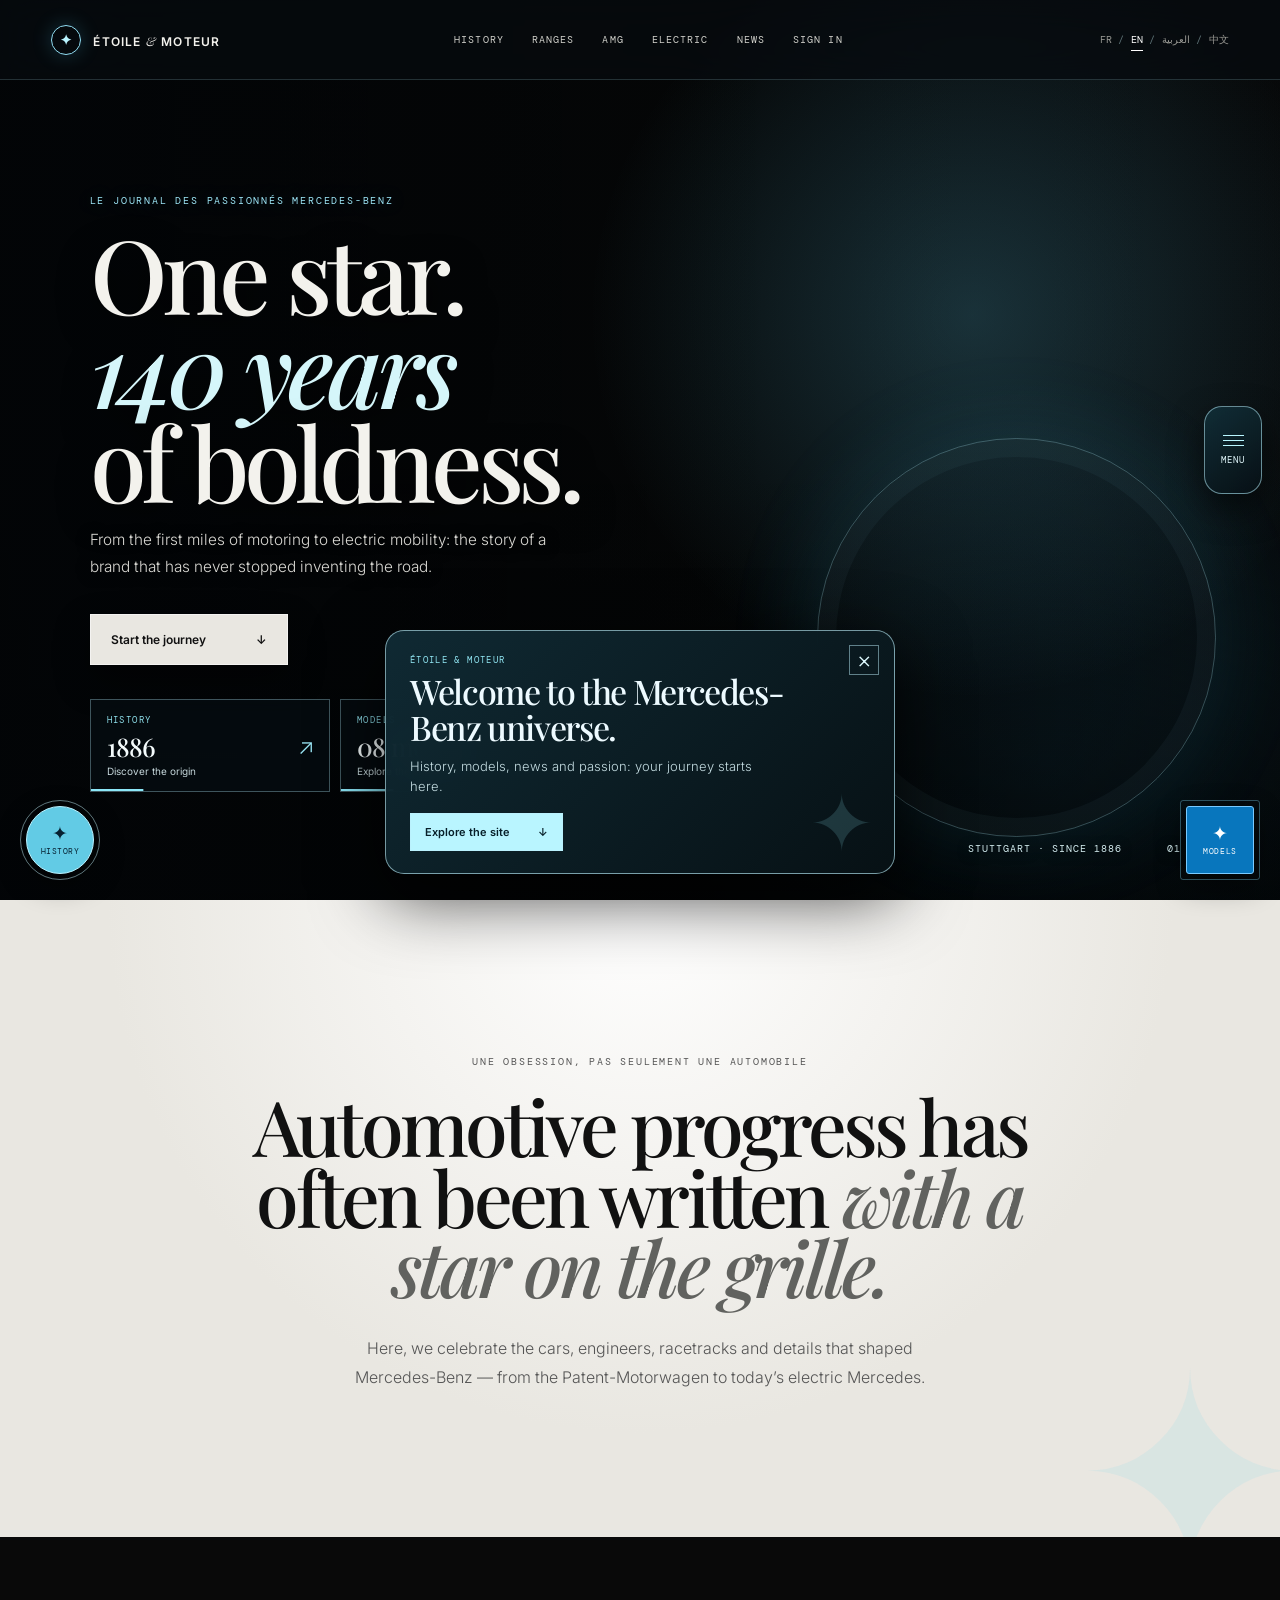
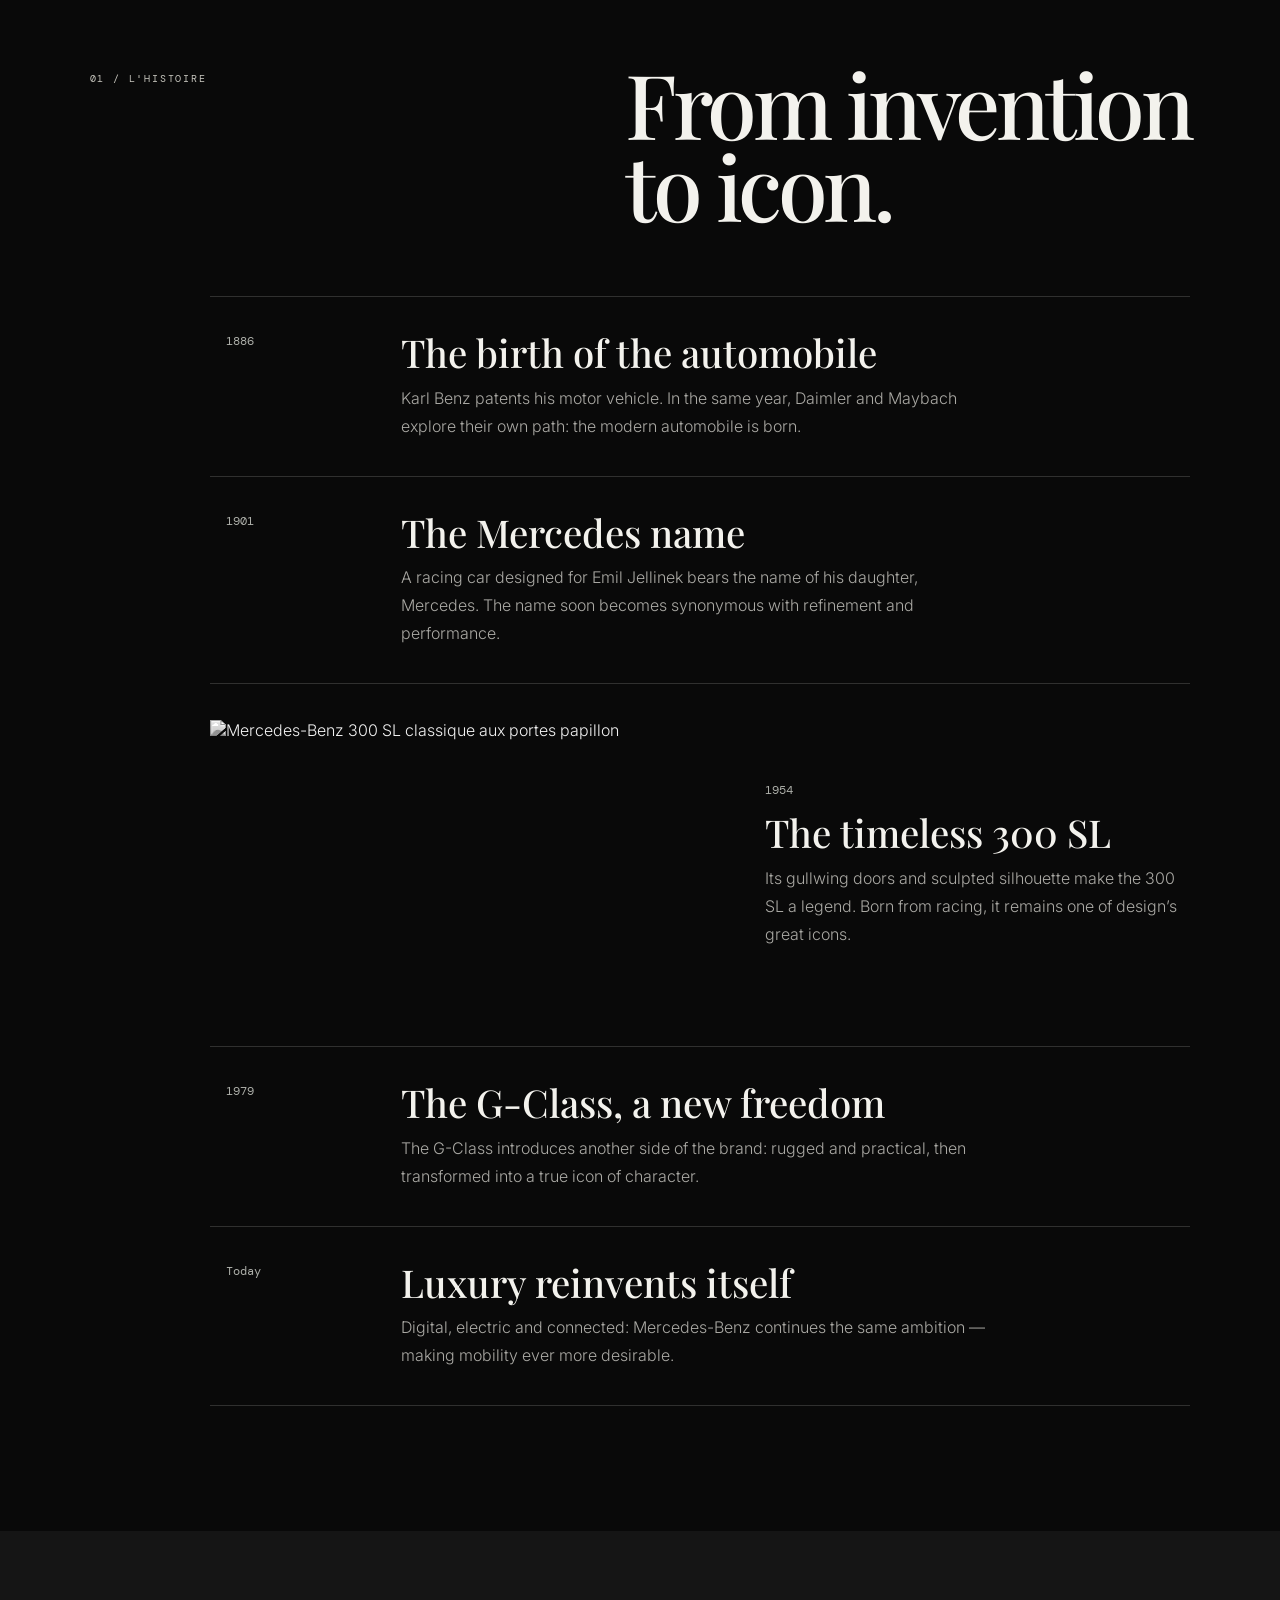
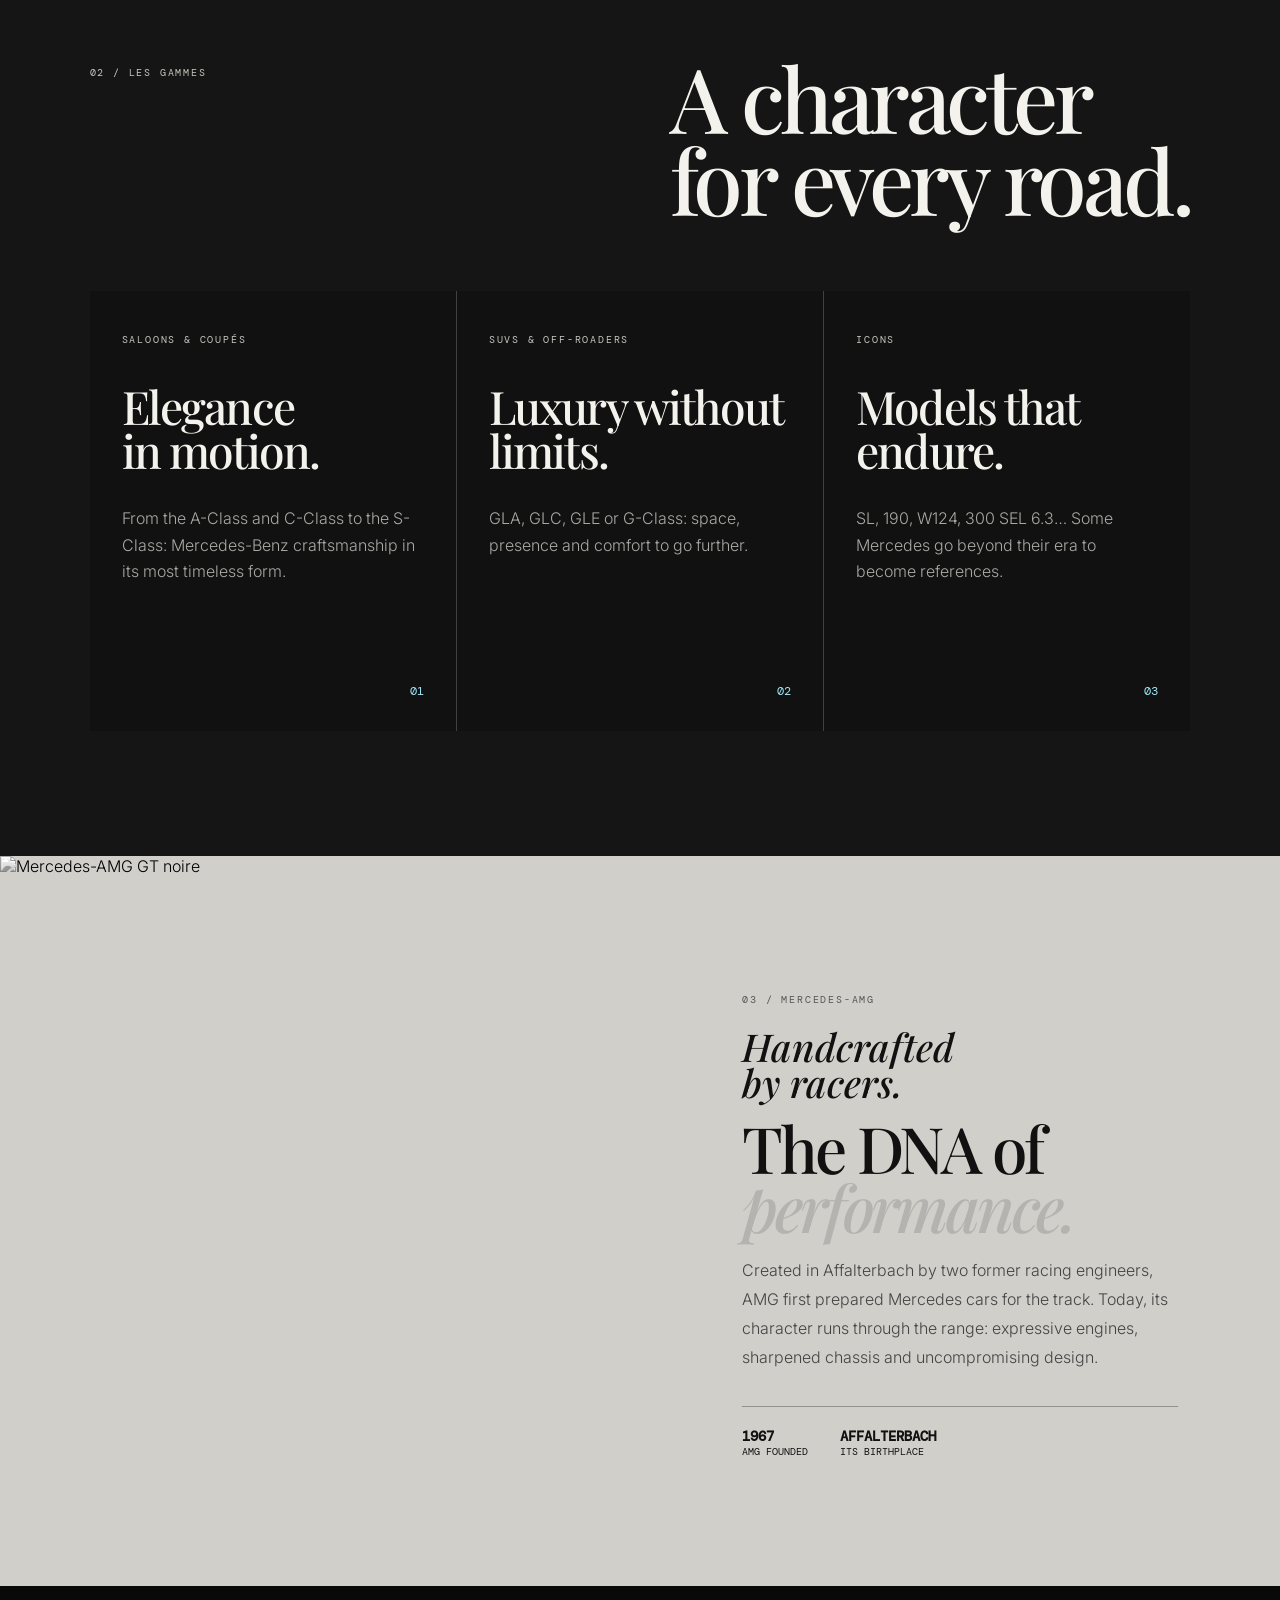
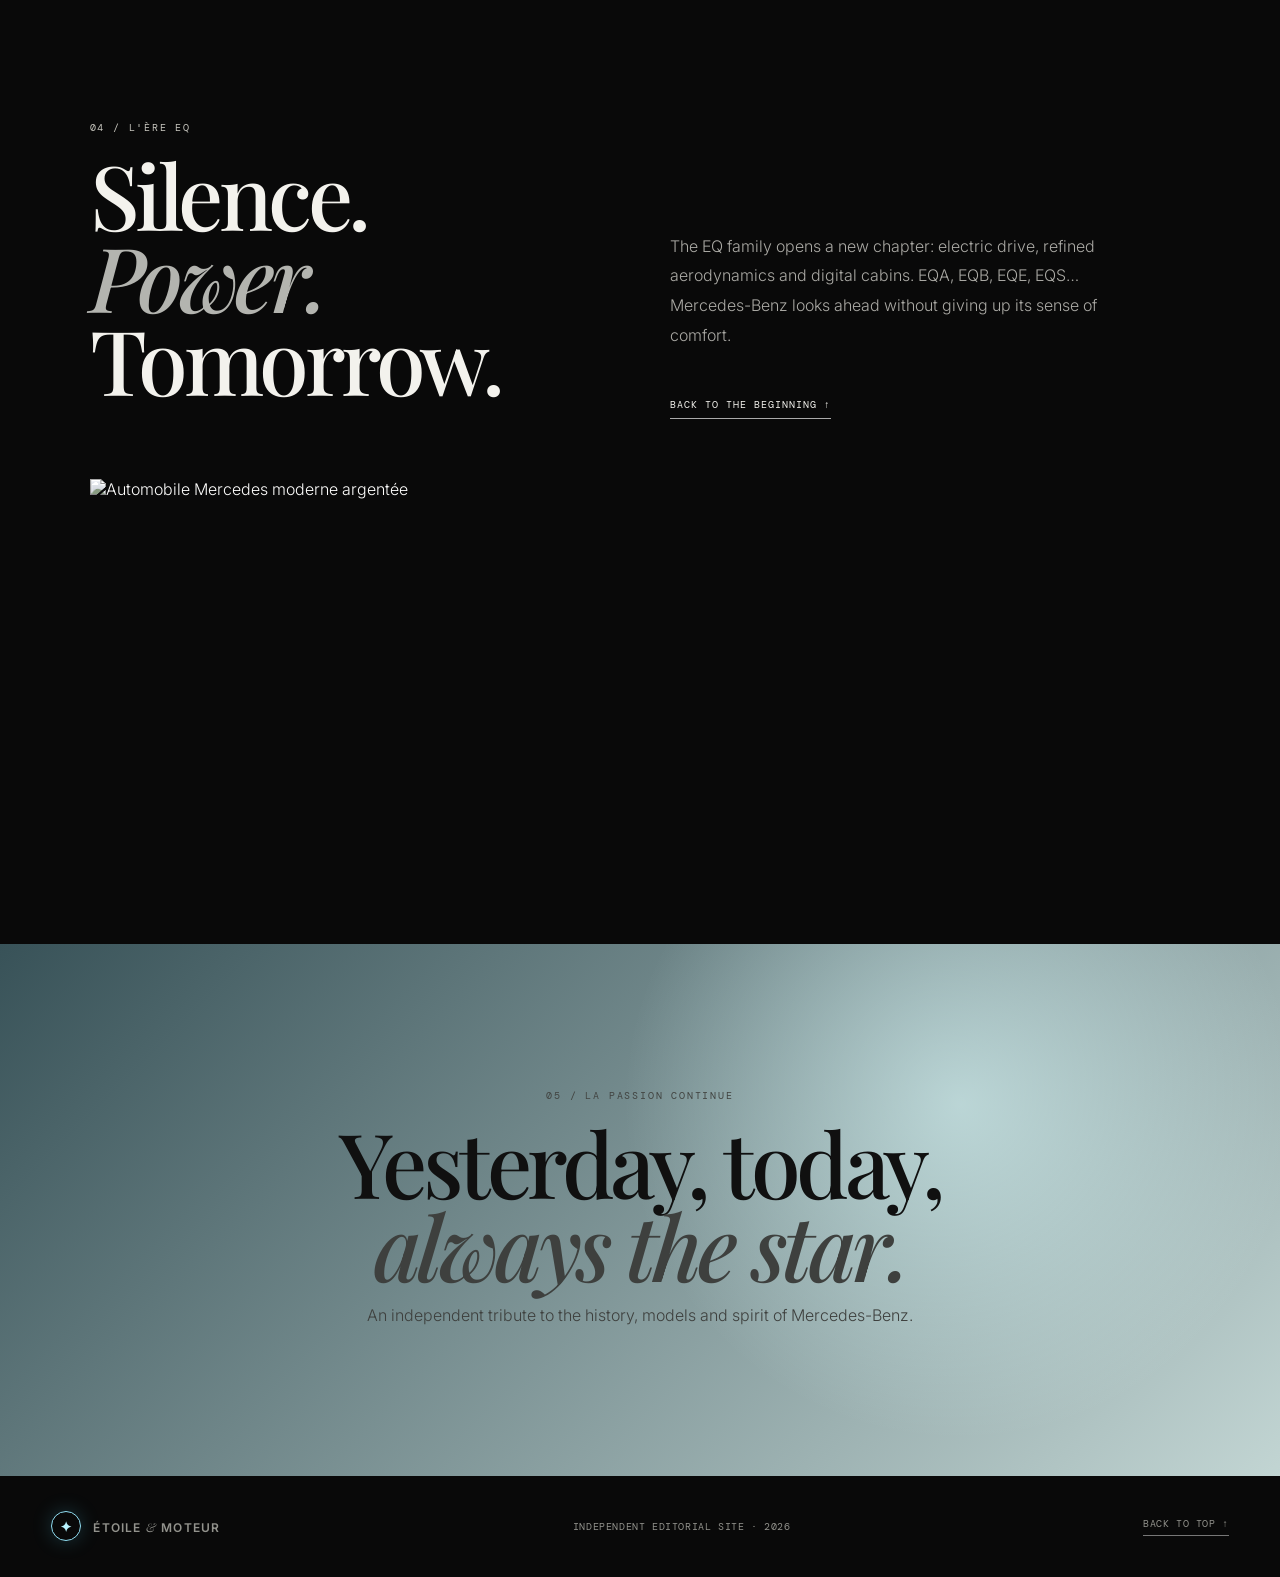
==== commit ac348b1e: "Add a 140-year hero frame" ====
--- a/index.html
+++ b/index.html
@@ -1,5 +1,5 @@
 <!doctype html>
-<html lang="fr"><head><meta charset="UTF-8"><meta name="viewport" content="width=device-width,initial-scale=1.0"><meta name="description" content="Étoile & Moteur, le journal des passionnés Mercedes-Benz : histoire, AMG et avenir électrique."><title>Étoile & Moteur — Histoire Mercedes-Benz</title><link rel="preconnect" href="https://fonts.googleapis.com"><link rel="preconnect" href="https://fonts.gstatic.com" crossorigin><link href="https://fonts.googleapis.com/css2?family=DM+Mono&family=Inter:wght@300;400;500;600&family=Playfair+Display:ital,wght@0,500;0,600;1,500&display=swap" rel="stylesheet"><link rel="stylesheet" href="styles.css?v=20260913-premium-home-v4"></head>
+<html lang="fr"><head><meta charset="UTF-8"><meta name="viewport" content="width=device-width,initial-scale=1.0"><meta name="description" content="Étoile & Moteur, le journal des passionnés Mercedes-Benz : histoire, AMG et avenir électrique."><title>Étoile & Moteur — Histoire Mercedes-Benz</title><link rel="preconnect" href="https://fonts.googleapis.com"><link rel="preconnect" href="https://fonts.gstatic.com" crossorigin><link href="https://fonts.googleapis.com/css2?family=DM+Mono&family=Inter:wght@300;400;500;600&family=Playfair+Display:ital,wght@0,500;0,600;1,500&display=swap" rel="stylesheet"><link rel="stylesheet" href="styles.css?v=20260913-premium-home-v6"></head>
 <body><header id="top"><a class="brand" href="#top"><b>✦</b> ÉTOILE <i>&</i> MOTEUR</a><button class="menu-toggle" aria-label="Ouvrir le menu" aria-expanded="false">Menu</button><nav><a href="#histoire">Histoire</a><a href="#gammes">Gammes</a><a href="#amg">AMG</a><a href="#electrique">Électrique</a></nav></header>
 <button class="history-button" type="button" aria-controls="history-showcase" aria-expanded="false" aria-label="Découvrir l'histoire de Mercedes-Benz"><span>✦</span><small>HISTOIRE</small></button>
 <section class="history-showcase" id="history-showcase" aria-hidden="true" aria-label="Histoire de Mercedes-Benz"><button class="history-close" type="button" aria-label="Fermer l'histoire">×</button><div class="history-page-head"><p class="history-kicker">Mercedes-Benz · 1886 à aujourd’hui</p><h2>L’étoile<br><em>en mouvement.</em></h2></div><div class="history-page-content"><section class="logo-evolution"><p class="history-kicker">L’évolution de l’emblème</p><div class="logo-stages"><article><div class="logo-wordmark">Mercedes</div><div><b>1902</b><p>Le nom « Mercedes », choisi par Emil Jellinek en hommage à sa fille, apparaît sur les automobiles.</p></div></article><article><div class="logo-three-star">✦</div><div><b>1909</b><p>La célèbre étoile à trois branches est déposée : terre, mer et air.</p></div></article><article><div class="logo-ring">✦</div><div><b>1926</b><p>Après la fusion de Daimler et Benz, l’étoile entre dans une couronne portant le nom Mercedes-Benz.</p></div></article><article><div class="logo-modern">✦</div><div><b>2009 →</b><p>L’emblème s’épure : l’étoile argentée devient un signe universel de la marque.</p></div></article></div></section><section class="history-events"><p class="history-kicker">Dates et événements majeurs</p><article><time>1886</time><div><h3>La première automobile</h3><p>Karl Benz dépose le brevet de la Patent-Motorwagen, considérée comme la première automobile à moteur.</p></div></article><article><time>1901</time><div><h3>La Mercedes 35 PS</h3><p>Cette voiture de course dessine les bases de l’automobile moderne : puissance, équilibre et silhouette basse.</p></div></article><article><time>1926</time><div><h3>Naissance de Mercedes-Benz</h3><p>Daimler-Motoren-Gesellschaft et Benz &amp; Cie. fusionnent pour créer Mercedes-Benz.</p></div></article><article><time>1954</time><div><h3>La 300 SL, une légende</h3><p>Ses portes papillon et son injection directe font de la 300 SL une icône mondiale.</p></div></article><article><time>1979</time><div><h3>La Classe G arrive</h3><p>Le tout-terrain robuste devient progressivement un symbole de luxe et de caractère.</p></div></article><article><time>1993</time><div><h3>Mercedes-AMG rejoint la marque</h3><p>Le préparateur d’Affalterbach devient le bras performance officiel de Mercedes-Benz.</p></div></article><article><time>2021</time><div><h3>L’ère électrique EQS</h3><p>L’EQS ouvre une nouvelle génération : grande autonomie, aérodynamique et habitacle Hyperscreen.</p></div></article></section></div></section>
@@ -20,4 +20,4 @@
 <section class="gammes" id="gammes"><div class="intro"><p class="kicker">02 / Les gammes</p><h2>Un caractère<br>pour chaque route.</h2></div><div class="cards"><article><p class="label">Berlines & Coupés</p><h3>L'élégance<br>en mouvement.</h3><p>Des Classe A et Classe C à la Classe S : le savoir-faire Mercedes-Benz dans sa forme la plus intemporelle.</p><span>01</span></article><article><p class="label">SUV & Tout-terrain</p><h3>Le luxe sans<br>limites.</h3><p>GLA, GLC, GLE ou Classe G : l'espace, la présence et le confort pour aller plus loin.</p><span>02</span></article><article><p class="label">Icônes</p><h3>Les modèles<br>qui restent.</h3><p>SL, 190, W124, 300 SEL 6.3… Certaines Mercedes dépassent leur époque pour devenir des repères.</p><span>03</span></article></div></section>
 <section class="amg" id="amg"><div class="amg-photo"><img src="https://images.unsplash.com/photo-1627440829335-b42fba2a15dd?auto=format&fit=crop&w=1800&q=85" alt="Mercedes-AMG GT noire"></div><div class="amg-copy"><p class="kicker">03 / Mercedes-AMG</p><p class="signature">Handcrafted<br>by racers.</p><h2>L'ADN de la<br><em>performance.</em></h2><p>Créée à Affalterbach par deux anciens ingénieurs de course, AMG a d'abord préparé les Mercedes pour le circuit. Aujourd'hui, ses modèles insufflent ce tempérament à toute la gamme : moteurs expressifs, châssis affûtés et design sans compromis.</p><div class="facts"><span><b>1967</b> Fondation d'AMG</span><span><b>Affalterbach</b> Son berceau</span></div></div></section>
 <section class="electric" id="electrique"><div><p class="kicker">04 / L'ère EQ</p><h2>Silence.<br><em>Puissance.</em><br>Demain.</h2></div><div class="electric-copy"><p>La famille EQ ouvre une nouvelle page : propulsion électrique, aérodynamique travaillée et habitacles numériques. EQA, EQB, EQE, EQS… le langage Mercedes-Benz se projette sans renier son sens du confort.</p><a href="#top">Revenir au début ↑</a></div><img src="https://images.unsplash.com/photo-1618843479313-40f8afb4b4d8?auto=format&fit=crop&w=1800&q=85" alt="Automobile Mercedes moderne argentée"></section>
-<section class="closing"><p class="kicker">05 / La passion continue</p><h2>Hier, aujourd'hui,<br><em>toujours l'étoile.</em></h2><p>Un hommage indépendant à l'histoire, aux modèles et à l'esprit Mercedes-Benz.</p></section></main><footer><a class="brand" href="#top"><b>✦</b> ÉTOILE <i>&</i> MOTEUR</a><p>Site éditorial indépendant · 2026</p><a href="#top">Retour en haut ↑</a></footer><script src="script.js?v=20260913-premium-home-v5"></script></body></html>
+<section class="closing"><p class="kicker">05 / La passion continue</p><h2>Hier, aujourd'hui,<br><em>toujours l'étoile.</em></h2><p>Un hommage indépendant à l'histoire, aux modèles et à l'esprit Mercedes-Benz.</p></section></main><footer><a class="brand" href="#top"><b>✦</b> ÉTOILE <i>&</i> MOTEUR</a><p>Site éditorial indépendant · 2026</p><a href="#top">Retour en haut ↑</a></footer><script src="script.js?v=20260913-premium-home-v7"></script></body></html>
--- a/styles.css
+++ b/styles.css
@@ -14,3 +14,4 @@
 /* Premium motion layer — accueil */
 body{background:radial-gradient(circle at 82% 12%,#123240 0,transparent 24rem),var(--ink)}header{z-index:30;background:#080c0fbd;border-bottom-color:#b9effd2b;backdrop-filter:blur(18px) saturate(135%)}.brand b{border-color:#91dff4;color:#b9f4ff;box-shadow:0 0 20px #54cbef38}.hero{isolation:isolate;background-position:center center}.hero::before{content:"";position:absolute;inset:0;z-index:0;pointer-events:none;background:radial-gradient(circle at var(--spot-x,76%) var(--spot-y,35%),#67d9fb33 0,transparent 24rem),linear-gradient(90deg,#030609b8 4%,#05090b52 52%,#06131a26 100%);transition:background .25s ease}.hero::after{content:"";position:absolute;z-index:0;inset:auto 5vw 7vh auto;width:min(31vw,440px);height:min(31vw,440px);pointer-events:none;border:1px solid #a9ecfa4a;border-radius:50%;box-shadow:inset 0 0 0 18px #8cdded0a,0 0 100px #38c3e41c;animation:hero-orbit 12s linear infinite}.hero-copy{position:relative;z-index:1;max-width:min(900px,72vw)}.hero .kicker{color:#9de6f7;text-shadow:0 0 18px #63d9f05e}.hero h1{max-width:850px;text-shadow:0 12px 35px #000b}.hero h1 em{color:#d5f6fa}.hero-copy>p:not(.kicker){font-size:clamp(15px,1.2vw,18px);text-shadow:0 2px 14px #000}.button{position:relative;overflow:hidden;border:1px solid #fff8;box-shadow:0 15px 35px #0007;transition:transform .25s ease,box-shadow .25s ease}.button::after{content:"";position:absolute;inset:0;transform:translateX(-105%);background:linear-gradient(105deg,transparent 36%,#fff9 50%,transparent 64%);transition:transform .55s ease}.button:hover{transform:translateY(-3px);box-shadow:0 20px 42px #000b}.button:hover::after{transform:translateX(105%)}.caption{z-index:1;color:#d5eef1;text-shadow:0 2px 12px #000}.hero-actions{display:grid;grid-template-columns:repeat(2,minmax(0,1fr));gap:10px;max-width:570px;margin-top:34px}.hero-action{position:relative;min-width:0;padding:14px 42px 14px 16px;overflow:hidden;border:1px solid #b2eafa55;background:#07111694;color:#f4fbfc;text-align:left;cursor:pointer;backdrop-filter:blur(12px);transition:transform .25s ease,border-color .25s ease,background .25s ease,box-shadow .25s ease}.hero-action::before{content:"";position:absolute;inset:auto 0 0;height:2px;background:#8ce7f8;transform:scaleX(.22);transform-origin:left;transition:transform .3s ease}.hero-action:hover{transform:translateY(-5px);border-color:#aaf0ff;background:#11272fcf;box-shadow:0 16px 28px #0008}.hero-action:hover::before{transform:scaleX(1)}.hero-action-label{display:block;margin-bottom:8px;font:9px var(--mono);letter-spacing:.16em;color:#8edfeb}.hero-action strong{display:block;font:500 clamp(20px,2vw,27px)/1 var(--serif);letter-spacing:-.03em}.hero-action small{display:block;margin-top:5px;overflow:hidden;color:#c5d7db;font:10px var(--sans);text-overflow:ellipsis;white-space:nowrap}.hero-action i{position:absolute;right:16px;top:50%;font:300 22px/1 var(--sans);font-style:normal;color:#9ae8f7;transform:translateY(-50%);transition:transform .25s ease}.hero-action:hover i{transform:translate(4px,-58%)}.manifesto{position:relative;overflow:hidden;background:radial-gradient(circle at 50% 0,#fff 0,#e9e7e1 59%)}.manifesto::after{content:"✦";position:absolute;right:-1.5rem;bottom:-3.5rem;color:#7bd6e825;font:500 17rem/1 var(--serif);pointer-events:none}.manifesto>*{position:relative;z-index:1}.timeline article{padding-inline:16px;transition:background .25s ease,transform .25s ease,border-color .25s ease}.timeline article:hover{background:#ffffff0a;transform:translateX(-5px);border-color:#8cddeb80}.timeline .classic{padding-inline:0}.timeline .classic:hover{background:transparent;transform:none}.cards article{position:relative;overflow:hidden;isolation:isolate;transition:transform .3s cubic-bezier(.2,.7,.2,1),background .3s ease}.cards article::before{content:"";position:absolute;z-index:-1;inset:0;background:radial-gradient(circle at 100% 0,#48c4e73b,transparent 45%);opacity:0;transition:opacity .3s ease}.cards article:hover{transform:translateY(-9px);background:#152127}.cards article:hover::before{opacity:1}.cards article span{color:#9fe6f4}.amg{overflow:hidden}.amg-photo{overflow:hidden}.amg-photo img,.electric>img{transition:transform .7s cubic-bezier(.2,.7,.2,1),filter .5s ease}.amg:hover .amg-photo img{transform:scale(1.045);filter:grayscale(.35) contrast(1.08)}.electric>img:hover{transform:scale(1.018);filter:grayscale(.35) contrast(1.08)}.models-button,.history-button{overflow:visible}.models-button::after,.history-button::after{content:"";position:absolute;inset:-7px;border:1px solid #81dfff55;border-radius:inherit;pointer-events:none;animation:button-pulse 2.8s ease-out infinite}.history-button::after{border-color:#c5f6ff77}.models-button:hover::after,.history-button:hover::after{animation-play-state:paused}.closing{position:relative;overflow:hidden;background:linear-gradient(135deg,#385258,#c2d5d3)}.closing::before{content:"";position:absolute;inset:0;background:radial-gradient(circle at 75% 30%,#e0ffff8c,transparent 21rem)}.closing>*{position:relative;z-index:1}.motion-ready .reveal{opacity:0;transform:translateY(28px);transition:opacity .7s ease,transform .7s cubic-bezier(.2,.7,.2,1)}.motion-ready .reveal.is-visible{opacity:1;transform:none}.motion-ready .cards article:nth-child(2){transition-delay:.1s}.motion-ready .cards article:nth-child(3){transition-delay:.2s}@keyframes hero-orbit{to{transform:rotate(360deg)}}@keyframes button-pulse{0%{transform:scale(.92);opacity:.9}75%,100%{transform:scale(1.14);opacity:0}}@media(max-width:900px){.hero-copy{max-width:min(760px,86vw)}.hero::after{width:300px;height:300px;right:-8vw;top:18vh}.timeline article:hover{transform:none}}@media(max-width:760px){.hero::after{width:210px;height:210px;right:-16vw;top:13vh}.hero-copy{max-width:100%}.hero-actions{max-width:100%;margin-top:26px}.hero-action{padding:13px 31px 13px 13px}.hero-action small{font-size:9px}.hero-action i{right:11px}.button{gap:30px}.cards article:hover{transform:none}.models-button::after,.history-button::after{inset:-5px}}@media(prefers-reduced-motion:reduce){*,*::before,*::after{scroll-behavior:auto!important;animation-duration:.01ms!important;animation-iteration-count:1!important;transition-duration:.01ms!important}}
 .side-menu{position:fixed;z-index:35;top:50%;right:18px;transform:translateY(-50%);width:58px;height:88px}.side-menu-toggle{display:grid;place-content:center;gap:8px;width:58px;height:88px;padding:0;border:1px solid #b5edfa8a;border-radius:18px;background:linear-gradient(145deg,#12313bd9,#071015e8);color:#e5fbff;box-shadow:0 14px 32px #0008;backdrop-filter:blur(16px);cursor:pointer;transition:transform .25s ease,border-color .25s ease,background .25s ease}.side-menu-toggle:hover,.side-menu.open .side-menu-toggle{transform:translateX(-4px);border-color:#bff4ff;background:linear-gradient(145deg,#174c5d,#0b1720)}.side-menu-bars{display:grid;gap:4px;width:21px;margin:auto}.side-menu-bars i{display:block;width:100%;height:1px;background:#b9f6ff;transition:transform .25s ease,opacity .25s ease}.side-menu.open .side-menu-bars i:first-child{transform:translateY(5px) rotate(45deg)}.side-menu.open .side-menu-bars i:nth-child(2){opacity:0}.side-menu.open .side-menu-bars i:last-child{transform:translateY(-5px) rotate(-45deg)}.side-menu-toggle-label{font:9px var(--mono);letter-spacing:.13em}.side-menu-panel{position:absolute;top:50%;right:68px;width:280px;max-height:calc(100svh - 32px);padding:22px;overflow-y:auto;border:1px solid #aeeeff75;border-radius:22px;background:linear-gradient(145deg,#0d2029f2,#061016f4);box-shadow:0 24px 70px #000b;opacity:0;pointer-events:none;transform:translate(20px,-50%) scale(.97);transform-origin:right center;transition:opacity .26s ease,transform .3s cubic-bezier(.2,.75,.2,1);backdrop-filter:blur(20px)}.side-menu.open .side-menu-panel{opacity:1;pointer-events:auto;transform:translate(0,-50%) scale(1)}.side-menu-head{display:flex;align-items:flex-start;justify-content:space-between;gap:16px;padding-bottom:16px;border-bottom:1px solid #aeeeff31}.side-menu-eyebrow{margin:0 0 6px;color:#91e6f4;font:9px var(--mono);letter-spacing:.14em}.side-menu-head h2{margin:0;font:500 35px/.95 var(--serif);letter-spacing:-.05em}.side-menu-close{flex:0 0 auto;width:33px;height:33px;border:1px solid #b7edfa80;background:transparent;color:#e9fbff;font:300 27px/1 var(--sans);cursor:pointer;transition:background .2s ease,transform .2s ease}.side-menu-close:hover{background:#85ddea26;transform:rotate(90deg)}.side-menu-intro{margin:14px 0 12px;color:#b5cbd0;font-size:13px;line-height:1.5}.side-menu-links{display:grid;border-top:1px solid #aeeeff1f}.side-menu-links a,.side-menu-links button{display:grid;grid-template-columns:25px 1fr 15px;align-items:center;gap:9px;width:100%;min-height:43px;padding:0;border:0;border-bottom:1px solid #aeeeff1f;background:transparent;color:#e9f8fa;text-align:left;cursor:pointer;transition:padding .22s ease,background .22s ease,color .22s ease}.side-menu-links a:hover,.side-menu-links button:hover{padding-left:7px;background:#9ce9f211;color:#a9f2ff}.side-menu-links span{color:#81dbe9;font:9px var(--mono)}.side-menu-links b{font:500 14px var(--sans)}.side-menu-links i{font:400 15px/1 var(--sans);font-style:normal;color:#99e8f5}.side-menu-foot{margin:16px 0 0;color:#83b5bf;font:9px var(--mono);letter-spacing:.08em}.side-menu-panel[dir="rtl"] .side-menu-head{flex-direction:row-reverse}.side-menu-panel[dir="rtl"] .side-menu-links a,.side-menu-panel[dir="rtl"] .side-menu-links button{text-align:right}.side-menu-panel[dir="rtl"] .side-menu-links a:hover,.side-menu-panel[dir="rtl"] .side-menu-links button:hover{padding-left:0;padding-right:7px}@media(prefers-reduced-motion:no-preference){.side-menu.open .side-menu-panel{animation:side-menu-in .32s cubic-bezier(.2,.8,.2,1) both}}@keyframes side-menu-in{from{opacity:0;filter:blur(5px)}to{opacity:1;filter:none}}@media(max-width:760px){.side-menu{top:84px;right:12px;transform:none}.side-menu-toggle{width:52px;height:60px;border-radius:15px}.side-menu-panel{top:0;right:61px;width:min(280px,calc(100vw - 85px));max-height:calc(100svh - 104px);padding:18px;transform:translate(16px,0) scale(.97)}.side-menu.open .side-menu-panel{transform:none}.side-menu-head h2{font-size:30px}.side-menu-links a,.side-menu-links button{min-height:40px}.side-menu-toggle-label{font-size:8px}}
+.welcome-message{position:fixed;z-index:38;left:50%;bottom:26px;width:min(510px,calc(100vw - 36px));padding:23px 56px 22px 24px;border:1px solid #bceffb9c;border-radius:19px;background:linear-gradient(135deg,#102b35f5,#071115f8);color:#edfaff;box-shadow:0 22px 70px #000b;transform:translateX(-50%);backdrop-filter:blur(20px);animation:welcome-in .55s cubic-bezier(.2,.8,.2,1) both}.welcome-message::before{content:"✦";position:absolute;right:20px;bottom:15px;color:#8ce9f52b;font:500 78px/1 var(--serif);pointer-events:none}.welcome-message>*{position:relative;z-index:1}.welcome-kicker{margin:0 0 8px;color:#92e7f4;font:9px var(--mono);letter-spacing:.15em}.welcome-message h2{max-width:410px;margin:0;font:500 clamp(25px,3vw,34px)/1.05 var(--serif);letter-spacing:-.04em}.welcome-message>p:not(.welcome-kicker){max-width:370px;margin:10px 0 17px;color:#c4dce1;font-size:13px;line-height:1.55}.welcome-action{display:inline-flex;gap:28px;padding:11px 14px;border:1px solid #bceffb8c;background:#b9f5ff;color:#08202a;font:600 11px var(--sans);transition:transform .2s ease,box-shadow .2s ease}.welcome-action:hover{transform:translateY(-3px);box-shadow:0 10px 24px #0007}.welcome-close{position:absolute;z-index:2;top:14px;right:15px;width:30px;height:30px;border:1px solid #bceffb7c;background:transparent;color:#dffaff;font:300 23px/1 var(--sans);cursor:pointer;transition:transform .2s ease,background .2s ease}.welcome-close:hover{transform:rotate(90deg);background:#bceffb21}.welcome-message[dir="rtl"]{padding:23px 24px 22px 56px;text-align:right}.welcome-message[dir="rtl"] .welcome-close{right:auto;left:15px}.welcome-message.is-closing{animation:welcome-out .22s ease both}@keyframes welcome-in{from{opacity:0;transform:translate(-50%,22px);filter:blur(7px)}to{opacity:1;transform:translate(-50%,0);filter:none}}@keyframes welcome-out{to{opacity:0;transform:translate(-50%,16px)}}@media(max-width:760px){.welcome-message{bottom:16px;width:min(430px,calc(100vw - 24px));padding:20px 48px 19px 19px}.welcome-message h2{font-size:27px}.welcome-message>p:not(.welcome-kicker){font-size:12px}.welcome-action{gap:20px}.welcome-message::before{right:10px;font-size:64px}.welcome-message[dir="rtl"]{padding:20px 19px 19px 48px}}
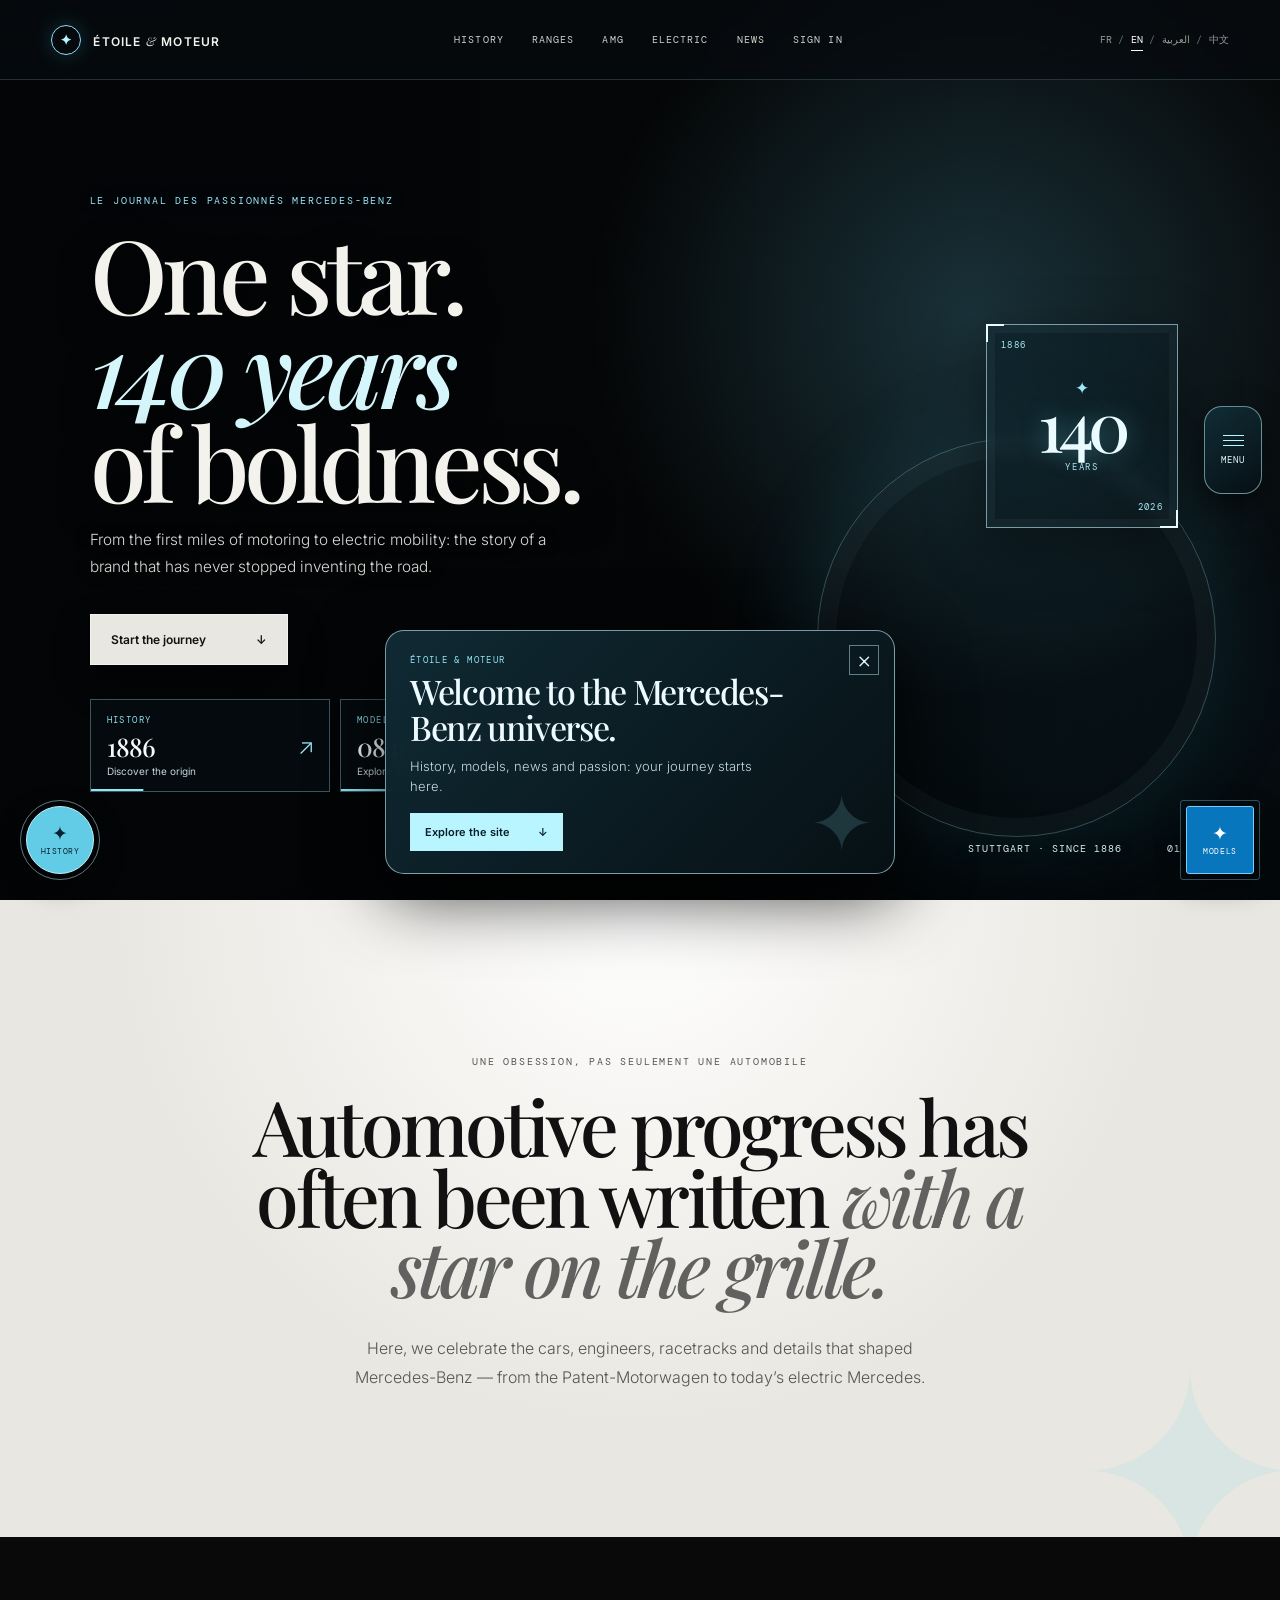
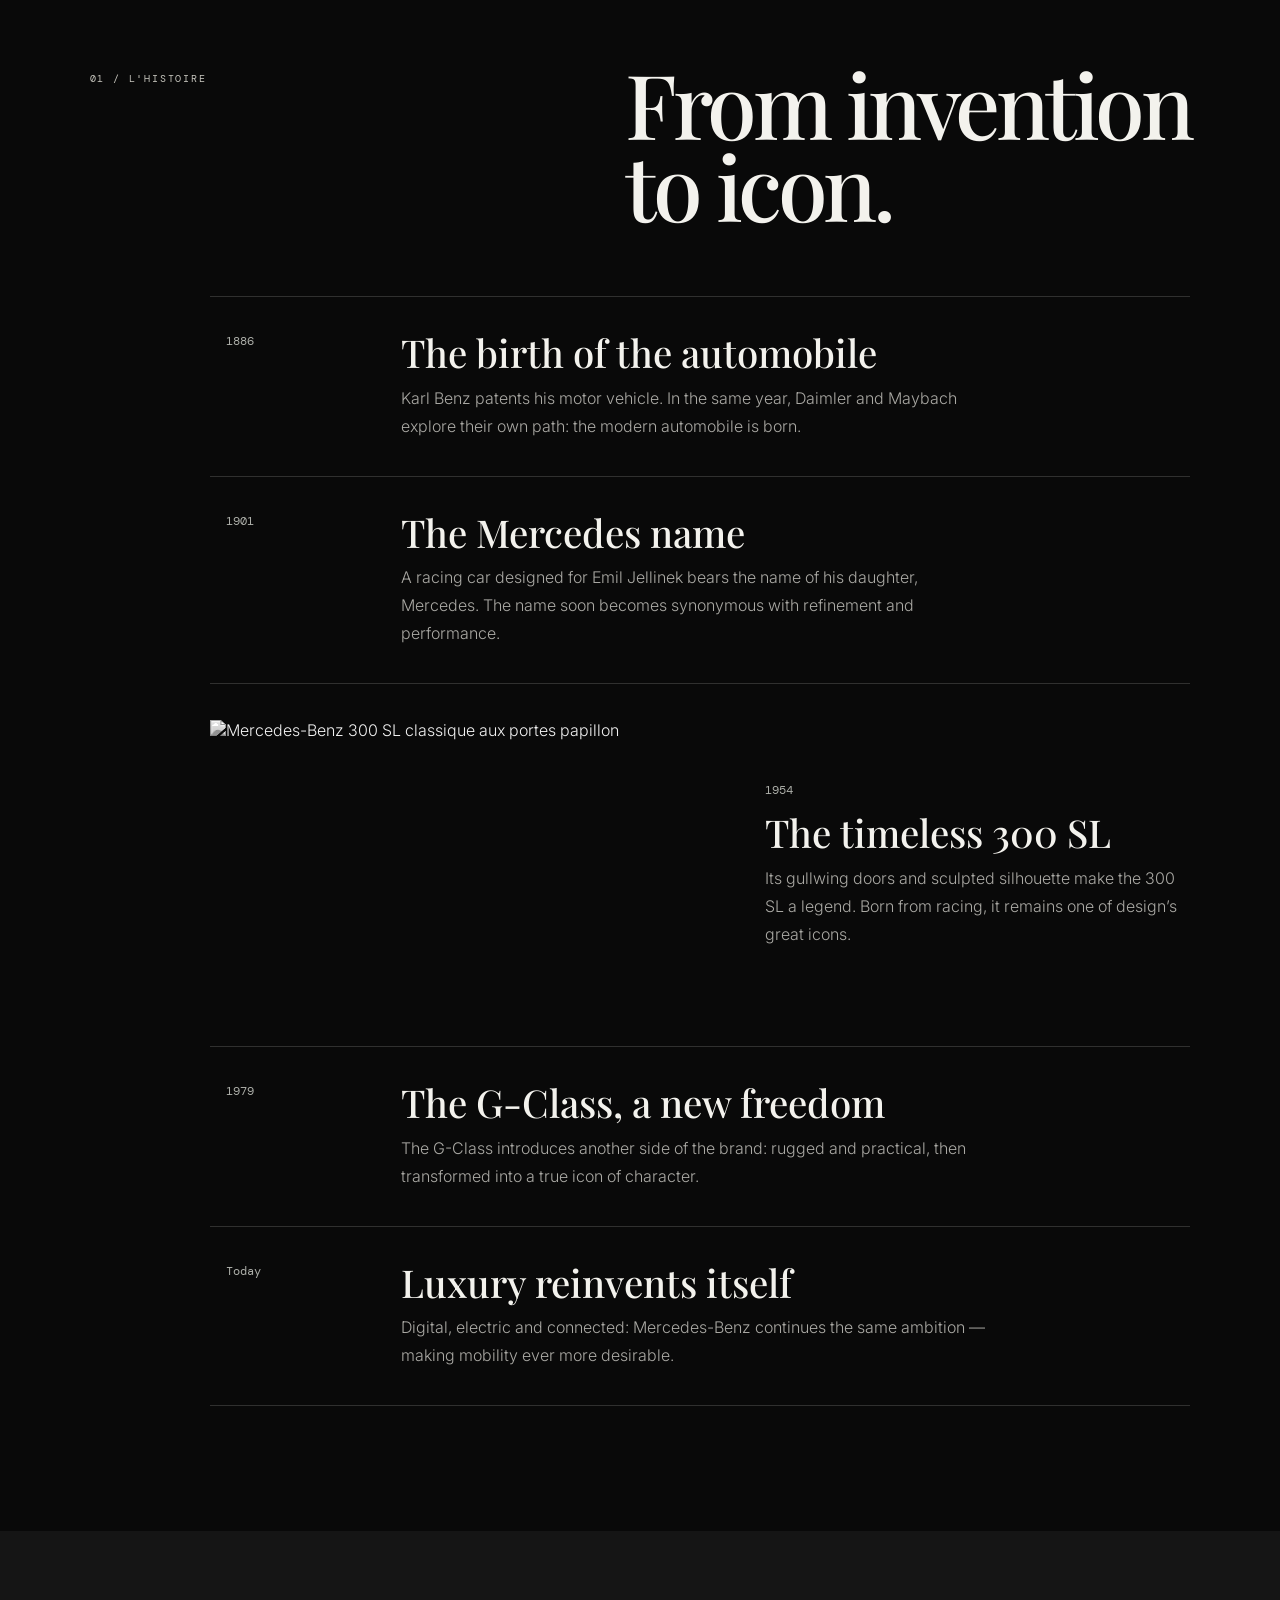
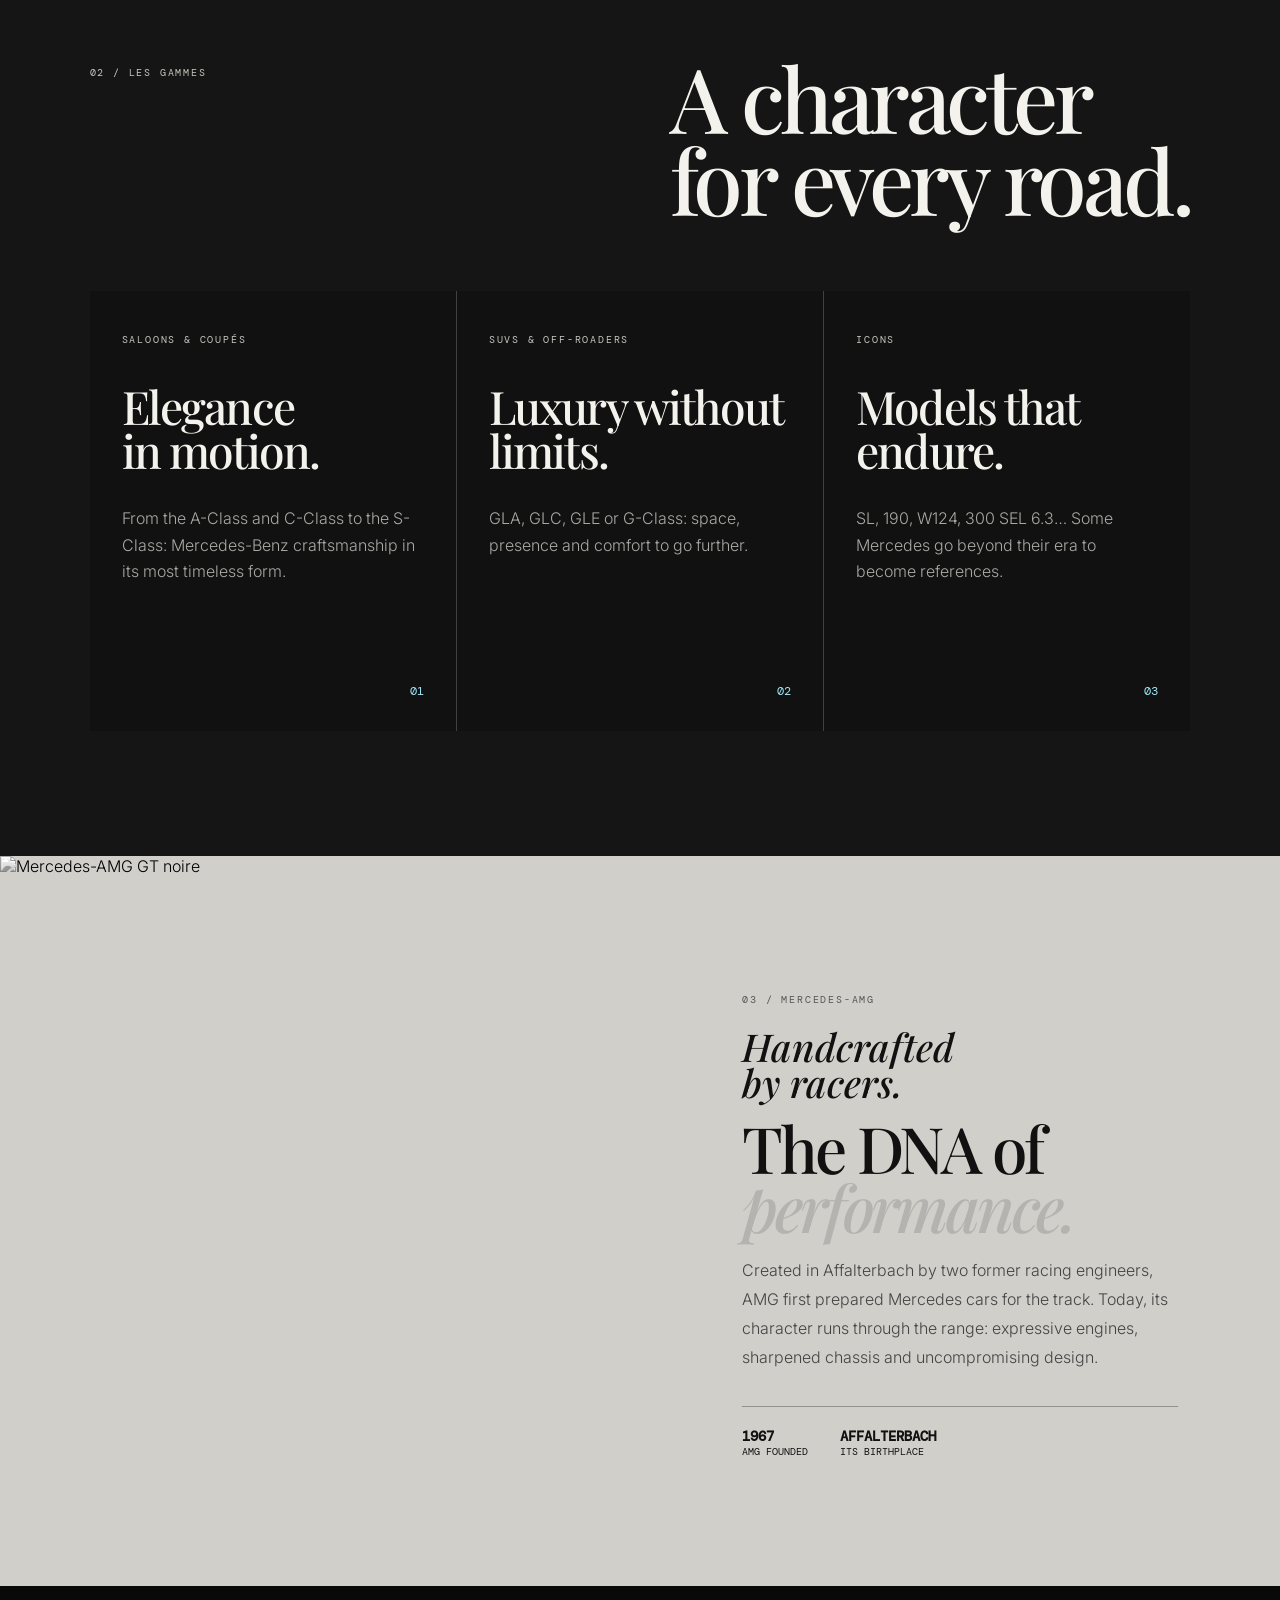
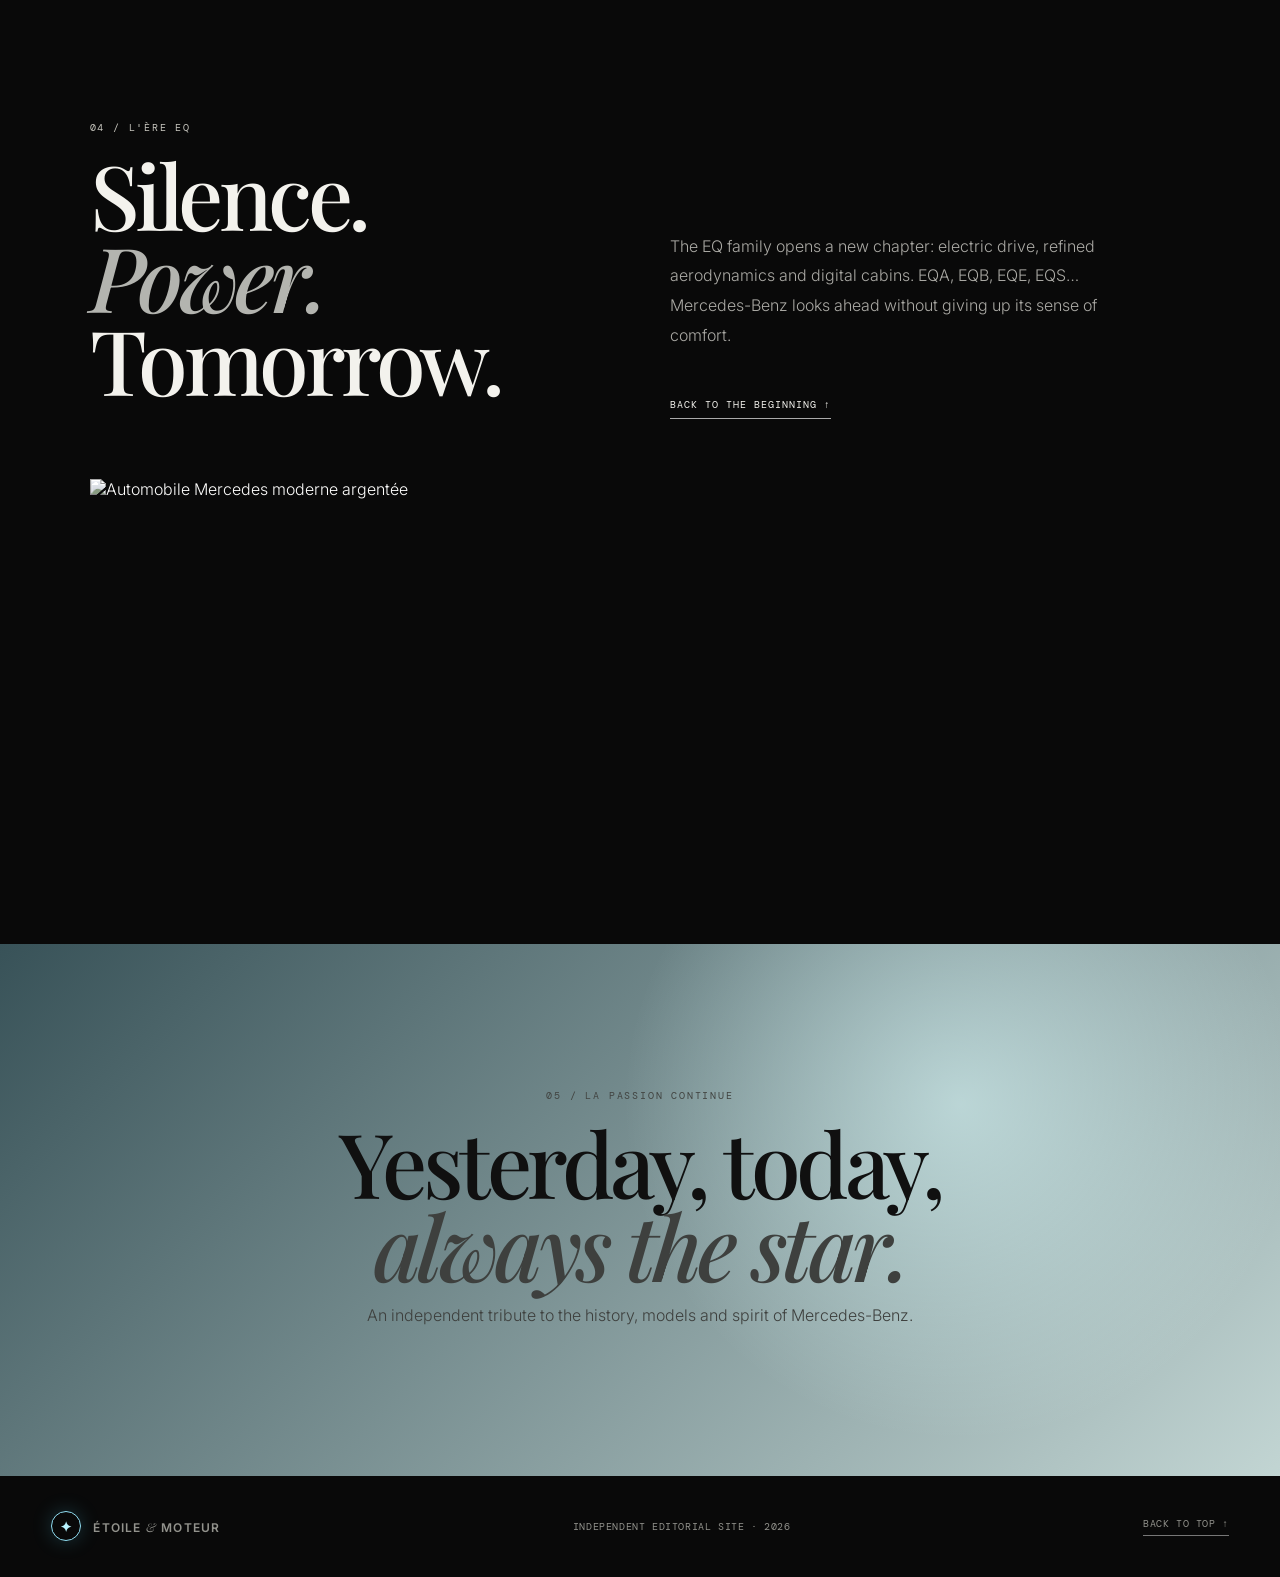
==== commit e331e98b: "Ajoute une galerie photo enrichie aux modèles Mercedes" ====
--- a/index.html
+++ b/index.html
@@ -1,5 +1,5 @@
 <!doctype html>
-<html lang="fr"><head><meta charset="UTF-8"><meta name="viewport" content="width=device-width,initial-scale=1.0"><meta name="description" content="Étoile & Moteur, le journal des passionnés Mercedes-Benz : histoire, AMG et avenir électrique."><title>Étoile & Moteur — Histoire Mercedes-Benz</title><link rel="preconnect" href="https://fonts.googleapis.com"><link rel="preconnect" href="https://fonts.gstatic.com" crossorigin><link href="https://fonts.googleapis.com/css2?family=DM+Mono&family=Inter:wght@300;400;500;600&family=Playfair+Display:ital,wght@0,500;0,600;1,500&display=swap" rel="stylesheet"><link rel="stylesheet" href="styles.css?v=20260913-premium-home-v6"></head>
+<html lang="fr"><head><meta charset="UTF-8"><meta name="viewport" content="width=device-width,initial-scale=1.0"><meta name="description" content="Étoile & Moteur, le journal des passionnés Mercedes-Benz : histoire, AMG et avenir électrique."><title>Étoile & Moteur — Histoire Mercedes-Benz</title><link rel="preconnect" href="https://fonts.googleapis.com"><link rel="preconnect" href="https://fonts.gstatic.com" crossorigin><link href="https://fonts.googleapis.com/css2?family=DM+Mono&family=Inter:wght@300;400;500;600&family=Playfair+Display:ital,wght@0,500;0,600;1,500&display=swap" rel="stylesheet"><link rel="stylesheet" href="styles.css?v=20260915-model-gallery-v7"></head>
 <body><header id="top"><a class="brand" href="#top"><b>✦</b> ÉTOILE <i>&</i> MOTEUR</a><button class="menu-toggle" aria-label="Ouvrir le menu" aria-expanded="false">Menu</button><nav><a href="#histoire">Histoire</a><a href="#gammes">Gammes</a><a href="#amg">AMG</a><a href="#electrique">Électrique</a></nav></header>
 <button class="history-button" type="button" aria-controls="history-showcase" aria-expanded="false" aria-label="Découvrir l'histoire de Mercedes-Benz"><span>✦</span><small>HISTOIRE</small></button>
 <section class="history-showcase" id="history-showcase" aria-hidden="true" aria-label="Histoire de Mercedes-Benz"><button class="history-close" type="button" aria-label="Fermer l'histoire">×</button><div class="history-page-head"><p class="history-kicker">Mercedes-Benz · 1886 à aujourd’hui</p><h2>L’étoile<br><em>en mouvement.</em></h2></div><div class="history-page-content"><section class="logo-evolution"><p class="history-kicker">L’évolution de l’emblème</p><div class="logo-stages"><article><div class="logo-wordmark">Mercedes</div><div><b>1902</b><p>Le nom « Mercedes », choisi par Emil Jellinek en hommage à sa fille, apparaît sur les automobiles.</p></div></article><article><div class="logo-three-star">✦</div><div><b>1909</b><p>La célèbre étoile à trois branches est déposée : terre, mer et air.</p></div></article><article><div class="logo-ring">✦</div><div><b>1926</b><p>Après la fusion de Daimler et Benz, l’étoile entre dans une couronne portant le nom Mercedes-Benz.</p></div></article><article><div class="logo-modern">✦</div><div><b>2009 →</b><p>L’emblème s’épure : l’étoile argentée devient un signe universel de la marque.</p></div></article></div></section><section class="history-events"><p class="history-kicker">Dates et événements majeurs</p><article><time>1886</time><div><h3>La première automobile</h3><p>Karl Benz dépose le brevet de la Patent-Motorwagen, considérée comme la première automobile à moteur.</p></div></article><article><time>1901</time><div><h3>La Mercedes 35 PS</h3><p>Cette voiture de course dessine les bases de l’automobile moderne : puissance, équilibre et silhouette basse.</p></div></article><article><time>1926</time><div><h3>Naissance de Mercedes-Benz</h3><p>Daimler-Motoren-Gesellschaft et Benz &amp; Cie. fusionnent pour créer Mercedes-Benz.</p></div></article><article><time>1954</time><div><h3>La 300 SL, une légende</h3><p>Ses portes papillon et son injection directe font de la 300 SL une icône mondiale.</p></div></article><article><time>1979</time><div><h3>La Classe G arrive</h3><p>Le tout-terrain robuste devient progressivement un symbole de luxe et de caractère.</p></div></article><article><time>1993</time><div><h3>Mercedes-AMG rejoint la marque</h3><p>Le préparateur d’Affalterbach devient le bras performance officiel de Mercedes-Benz.</p></div></article><article><time>2021</time><div><h3>L’ère électrique EQS</h3><p>L’EQS ouvre une nouvelle génération : grande autonomie, aérodynamique et habitacle Hyperscreen.</p></div></article></section></div></section>
@@ -20,4 +20,4 @@
 <section class="gammes" id="gammes"><div class="intro"><p class="kicker">02 / Les gammes</p><h2>Un caractère<br>pour chaque route.</h2></div><div class="cards"><article><p class="label">Berlines & Coupés</p><h3>L'élégance<br>en mouvement.</h3><p>Des Classe A et Classe C à la Classe S : le savoir-faire Mercedes-Benz dans sa forme la plus intemporelle.</p><span>01</span></article><article><p class="label">SUV & Tout-terrain</p><h3>Le luxe sans<br>limites.</h3><p>GLA, GLC, GLE ou Classe G : l'espace, la présence et le confort pour aller plus loin.</p><span>02</span></article><article><p class="label">Icônes</p><h3>Les modèles<br>qui restent.</h3><p>SL, 190, W124, 300 SEL 6.3… Certaines Mercedes dépassent leur époque pour devenir des repères.</p><span>03</span></article></div></section>
 <section class="amg" id="amg"><div class="amg-photo"><img src="https://images.unsplash.com/photo-1627440829335-b42fba2a15dd?auto=format&fit=crop&w=1800&q=85" alt="Mercedes-AMG GT noire"></div><div class="amg-copy"><p class="kicker">03 / Mercedes-AMG</p><p class="signature">Handcrafted<br>by racers.</p><h2>L'ADN de la<br><em>performance.</em></h2><p>Créée à Affalterbach par deux anciens ingénieurs de course, AMG a d'abord préparé les Mercedes pour le circuit. Aujourd'hui, ses modèles insufflent ce tempérament à toute la gamme : moteurs expressifs, châssis affûtés et design sans compromis.</p><div class="facts"><span><b>1967</b> Fondation d'AMG</span><span><b>Affalterbach</b> Son berceau</span></div></div></section>
 <section class="electric" id="electrique"><div><p class="kicker">04 / L'ère EQ</p><h2>Silence.<br><em>Puissance.</em><br>Demain.</h2></div><div class="electric-copy"><p>La famille EQ ouvre une nouvelle page : propulsion électrique, aérodynamique travaillée et habitacles numériques. EQA, EQB, EQE, EQS… le langage Mercedes-Benz se projette sans renier son sens du confort.</p><a href="#top">Revenir au début ↑</a></div><img src="https://images.unsplash.com/photo-1618843479313-40f8afb4b4d8?auto=format&fit=crop&w=1800&q=85" alt="Automobile Mercedes moderne argentée"></section>
-<section class="closing"><p class="kicker">05 / La passion continue</p><h2>Hier, aujourd'hui,<br><em>toujours l'étoile.</em></h2><p>Un hommage indépendant à l'histoire, aux modèles et à l'esprit Mercedes-Benz.</p></section></main><footer><a class="brand" href="#top"><b>✦</b> ÉTOILE <i>&</i> MOTEUR</a><p>Site éditorial indépendant · 2026</p><a href="#top">Retour en haut ↑</a></footer><script src="script.js?v=20260913-premium-home-v7"></script></body></html>
+<section class="closing"><p class="kicker">05 / La passion continue</p><h2>Hier, aujourd'hui,<br><em>toujours l'étoile.</em></h2><p>Un hommage indépendant à l'histoire, aux modèles et à l'esprit Mercedes-Benz.</p></section></main><footer><a class="brand" href="#top"><b>✦</b> ÉTOILE <i>&</i> MOTEUR</a><p>Site éditorial indépendant · 2026</p><a href="#top">Retour en haut ↑</a></footer><script src="script.js?v=20260915-model-gallery-v8"></script></body></html>
--- a/styles.css
+++ b/styles.css
@@ -15,3 +15,4 @@
 body{background:radial-gradient(circle at 82% 12%,#123240 0,transparent 24rem),var(--ink)}header{z-index:30;background:#080c0fbd;border-bottom-color:#b9effd2b;backdrop-filter:blur(18px) saturate(135%)}.brand b{border-color:#91dff4;color:#b9f4ff;box-shadow:0 0 20px #54cbef38}.hero{isolation:isolate;background-position:center center}.hero::before{content:"";position:absolute;inset:0;z-index:0;pointer-events:none;background:radial-gradient(circle at var(--spot-x,76%) var(--spot-y,35%),#67d9fb33 0,transparent 24rem),linear-gradient(90deg,#030609b8 4%,#05090b52 52%,#06131a26 100%);transition:background .25s ease}.hero::after{content:"";position:absolute;z-index:0;inset:auto 5vw 7vh auto;width:min(31vw,440px);height:min(31vw,440px);pointer-events:none;border:1px solid #a9ecfa4a;border-radius:50%;box-shadow:inset 0 0 0 18px #8cdded0a,0 0 100px #38c3e41c;animation:hero-orbit 12s linear infinite}.hero-copy{position:relative;z-index:1;max-width:min(900px,72vw)}.hero .kicker{color:#9de6f7;text-shadow:0 0 18px #63d9f05e}.hero h1{max-width:850px;text-shadow:0 12px 35px #000b}.hero h1 em{color:#d5f6fa}.hero-copy>p:not(.kicker){font-size:clamp(15px,1.2vw,18px);text-shadow:0 2px 14px #000}.button{position:relative;overflow:hidden;border:1px solid #fff8;box-shadow:0 15px 35px #0007;transition:transform .25s ease,box-shadow .25s ease}.button::after{content:"";position:absolute;inset:0;transform:translateX(-105%);background:linear-gradient(105deg,transparent 36%,#fff9 50%,transparent 64%);transition:transform .55s ease}.button:hover{transform:translateY(-3px);box-shadow:0 20px 42px #000b}.button:hover::after{transform:translateX(105%)}.caption{z-index:1;color:#d5eef1;text-shadow:0 2px 12px #000}.hero-actions{display:grid;grid-template-columns:repeat(2,minmax(0,1fr));gap:10px;max-width:570px;margin-top:34px}.hero-action{position:relative;min-width:0;padding:14px 42px 14px 16px;overflow:hidden;border:1px solid #b2eafa55;background:#07111694;color:#f4fbfc;text-align:left;cursor:pointer;backdrop-filter:blur(12px);transition:transform .25s ease,border-color .25s ease,background .25s ease,box-shadow .25s ease}.hero-action::before{content:"";position:absolute;inset:auto 0 0;height:2px;background:#8ce7f8;transform:scaleX(.22);transform-origin:left;transition:transform .3s ease}.hero-action:hover{transform:translateY(-5px);border-color:#aaf0ff;background:#11272fcf;box-shadow:0 16px 28px #0008}.hero-action:hover::before{transform:scaleX(1)}.hero-action-label{display:block;margin-bottom:8px;font:9px var(--mono);letter-spacing:.16em;color:#8edfeb}.hero-action strong{display:block;font:500 clamp(20px,2vw,27px)/1 var(--serif);letter-spacing:-.03em}.hero-action small{display:block;margin-top:5px;overflow:hidden;color:#c5d7db;font:10px var(--sans);text-overflow:ellipsis;white-space:nowrap}.hero-action i{position:absolute;right:16px;top:50%;font:300 22px/1 var(--sans);font-style:normal;color:#9ae8f7;transform:translateY(-50%);transition:transform .25s ease}.hero-action:hover i{transform:translate(4px,-58%)}.manifesto{position:relative;overflow:hidden;background:radial-gradient(circle at 50% 0,#fff 0,#e9e7e1 59%)}.manifesto::after{content:"✦";position:absolute;right:-1.5rem;bottom:-3.5rem;color:#7bd6e825;font:500 17rem/1 var(--serif);pointer-events:none}.manifesto>*{position:relative;z-index:1}.timeline article{padding-inline:16px;transition:background .25s ease,transform .25s ease,border-color .25s ease}.timeline article:hover{background:#ffffff0a;transform:translateX(-5px);border-color:#8cddeb80}.timeline .classic{padding-inline:0}.timeline .classic:hover{background:transparent;transform:none}.cards article{position:relative;overflow:hidden;isolation:isolate;transition:transform .3s cubic-bezier(.2,.7,.2,1),background .3s ease}.cards article::before{content:"";position:absolute;z-index:-1;inset:0;background:radial-gradient(circle at 100% 0,#48c4e73b,transparent 45%);opacity:0;transition:opacity .3s ease}.cards article:hover{transform:translateY(-9px);background:#152127}.cards article:hover::before{opacity:1}.cards article span{color:#9fe6f4}.amg{overflow:hidden}.amg-photo{overflow:hidden}.amg-photo img,.electric>img{transition:transform .7s cubic-bezier(.2,.7,.2,1),filter .5s ease}.amg:hover .amg-photo img{transform:scale(1.045);filter:grayscale(.35) contrast(1.08)}.electric>img:hover{transform:scale(1.018);filter:grayscale(.35) contrast(1.08)}.models-button,.history-button{overflow:visible}.models-button::after,.history-button::after{content:"";position:absolute;inset:-7px;border:1px solid #81dfff55;border-radius:inherit;pointer-events:none;animation:button-pulse 2.8s ease-out infinite}.history-button::after{border-color:#c5f6ff77}.models-button:hover::after,.history-button:hover::after{animation-play-state:paused}.closing{position:relative;overflow:hidden;background:linear-gradient(135deg,#385258,#c2d5d3)}.closing::before{content:"";position:absolute;inset:0;background:radial-gradient(circle at 75% 30%,#e0ffff8c,transparent 21rem)}.closing>*{position:relative;z-index:1}.motion-ready .reveal{opacity:0;transform:translateY(28px);transition:opacity .7s ease,transform .7s cubic-bezier(.2,.7,.2,1)}.motion-ready .reveal.is-visible{opacity:1;transform:none}.motion-ready .cards article:nth-child(2){transition-delay:.1s}.motion-ready .cards article:nth-child(3){transition-delay:.2s}@keyframes hero-orbit{to{transform:rotate(360deg)}}@keyframes button-pulse{0%{transform:scale(.92);opacity:.9}75%,100%{transform:scale(1.14);opacity:0}}@media(max-width:900px){.hero-copy{max-width:min(760px,86vw)}.hero::after{width:300px;height:300px;right:-8vw;top:18vh}.timeline article:hover{transform:none}}@media(max-width:760px){.hero::after{width:210px;height:210px;right:-16vw;top:13vh}.hero-copy{max-width:100%}.hero-actions{max-width:100%;margin-top:26px}.hero-action{padding:13px 31px 13px 13px}.hero-action small{font-size:9px}.hero-action i{right:11px}.button{gap:30px}.cards article:hover{transform:none}.models-button::after,.history-button::after{inset:-5px}}@media(prefers-reduced-motion:reduce){*,*::before,*::after{scroll-behavior:auto!important;animation-duration:.01ms!important;animation-iteration-count:1!important;transition-duration:.01ms!important}}
 .side-menu{position:fixed;z-index:35;top:50%;right:18px;transform:translateY(-50%);width:58px;height:88px}.side-menu-toggle{display:grid;place-content:center;gap:8px;width:58px;height:88px;padding:0;border:1px solid #b5edfa8a;border-radius:18px;background:linear-gradient(145deg,#12313bd9,#071015e8);color:#e5fbff;box-shadow:0 14px 32px #0008;backdrop-filter:blur(16px);cursor:pointer;transition:transform .25s ease,border-color .25s ease,background .25s ease}.side-menu-toggle:hover,.side-menu.open .side-menu-toggle{transform:translateX(-4px);border-color:#bff4ff;background:linear-gradient(145deg,#174c5d,#0b1720)}.side-menu-bars{display:grid;gap:4px;width:21px;margin:auto}.side-menu-bars i{display:block;width:100%;height:1px;background:#b9f6ff;transition:transform .25s ease,opacity .25s ease}.side-menu.open .side-menu-bars i:first-child{transform:translateY(5px) rotate(45deg)}.side-menu.open .side-menu-bars i:nth-child(2){opacity:0}.side-menu.open .side-menu-bars i:last-child{transform:translateY(-5px) rotate(-45deg)}.side-menu-toggle-label{font:9px var(--mono);letter-spacing:.13em}.side-menu-panel{position:absolute;top:50%;right:68px;width:280px;max-height:calc(100svh - 32px);padding:22px;overflow-y:auto;border:1px solid #aeeeff75;border-radius:22px;background:linear-gradient(145deg,#0d2029f2,#061016f4);box-shadow:0 24px 70px #000b;opacity:0;pointer-events:none;transform:translate(20px,-50%) scale(.97);transform-origin:right center;transition:opacity .26s ease,transform .3s cubic-bezier(.2,.75,.2,1);backdrop-filter:blur(20px)}.side-menu.open .side-menu-panel{opacity:1;pointer-events:auto;transform:translate(0,-50%) scale(1)}.side-menu-head{display:flex;align-items:flex-start;justify-content:space-between;gap:16px;padding-bottom:16px;border-bottom:1px solid #aeeeff31}.side-menu-eyebrow{margin:0 0 6px;color:#91e6f4;font:9px var(--mono);letter-spacing:.14em}.side-menu-head h2{margin:0;font:500 35px/.95 var(--serif);letter-spacing:-.05em}.side-menu-close{flex:0 0 auto;width:33px;height:33px;border:1px solid #b7edfa80;background:transparent;color:#e9fbff;font:300 27px/1 var(--sans);cursor:pointer;transition:background .2s ease,transform .2s ease}.side-menu-close:hover{background:#85ddea26;transform:rotate(90deg)}.side-menu-intro{margin:14px 0 12px;color:#b5cbd0;font-size:13px;line-height:1.5}.side-menu-links{display:grid;border-top:1px solid #aeeeff1f}.side-menu-links a,.side-menu-links button{display:grid;grid-template-columns:25px 1fr 15px;align-items:center;gap:9px;width:100%;min-height:43px;padding:0;border:0;border-bottom:1px solid #aeeeff1f;background:transparent;color:#e9f8fa;text-align:left;cursor:pointer;transition:padding .22s ease,background .22s ease,color .22s ease}.side-menu-links a:hover,.side-menu-links button:hover{padding-left:7px;background:#9ce9f211;color:#a9f2ff}.side-menu-links span{color:#81dbe9;font:9px var(--mono)}.side-menu-links b{font:500 14px var(--sans)}.side-menu-links i{font:400 15px/1 var(--sans);font-style:normal;color:#99e8f5}.side-menu-foot{margin:16px 0 0;color:#83b5bf;font:9px var(--mono);letter-spacing:.08em}.side-menu-panel[dir="rtl"] .side-menu-head{flex-direction:row-reverse}.side-menu-panel[dir="rtl"] .side-menu-links a,.side-menu-panel[dir="rtl"] .side-menu-links button{text-align:right}.side-menu-panel[dir="rtl"] .side-menu-links a:hover,.side-menu-panel[dir="rtl"] .side-menu-links button:hover{padding-left:0;padding-right:7px}@media(prefers-reduced-motion:no-preference){.side-menu.open .side-menu-panel{animation:side-menu-in .32s cubic-bezier(.2,.8,.2,1) both}}@keyframes side-menu-in{from{opacity:0;filter:blur(5px)}to{opacity:1;filter:none}}@media(max-width:760px){.side-menu{top:84px;right:12px;transform:none}.side-menu-toggle{width:52px;height:60px;border-radius:15px}.side-menu-panel{top:0;right:61px;width:min(280px,calc(100vw - 85px));max-height:calc(100svh - 104px);padding:18px;transform:translate(16px,0) scale(.97)}.side-menu.open .side-menu-panel{transform:none}.side-menu-head h2{font-size:30px}.side-menu-links a,.side-menu-links button{min-height:40px}.side-menu-toggle-label{font-size:8px}}
 .welcome-message{position:fixed;z-index:38;left:50%;bottom:26px;width:min(510px,calc(100vw - 36px));padding:23px 56px 22px 24px;border:1px solid #bceffb9c;border-radius:19px;background:linear-gradient(135deg,#102b35f5,#071115f8);color:#edfaff;box-shadow:0 22px 70px #000b;transform:translateX(-50%);backdrop-filter:blur(20px);animation:welcome-in .55s cubic-bezier(.2,.8,.2,1) both}.welcome-message::before{content:"✦";position:absolute;right:20px;bottom:15px;color:#8ce9f52b;font:500 78px/1 var(--serif);pointer-events:none}.welcome-message>*{position:relative;z-index:1}.welcome-kicker{margin:0 0 8px;color:#92e7f4;font:9px var(--mono);letter-spacing:.15em}.welcome-message h2{max-width:410px;margin:0;font:500 clamp(25px,3vw,34px)/1.05 var(--serif);letter-spacing:-.04em}.welcome-message>p:not(.welcome-kicker){max-width:370px;margin:10px 0 17px;color:#c4dce1;font-size:13px;line-height:1.55}.welcome-action{display:inline-flex;gap:28px;padding:11px 14px;border:1px solid #bceffb8c;background:#b9f5ff;color:#08202a;font:600 11px var(--sans);transition:transform .2s ease,box-shadow .2s ease}.welcome-action:hover{transform:translateY(-3px);box-shadow:0 10px 24px #0007}.welcome-close{position:absolute;z-index:2;top:14px;right:15px;width:30px;height:30px;border:1px solid #bceffb7c;background:transparent;color:#dffaff;font:300 23px/1 var(--sans);cursor:pointer;transition:transform .2s ease,background .2s ease}.welcome-close:hover{transform:rotate(90deg);background:#bceffb21}.welcome-message[dir="rtl"]{padding:23px 24px 22px 56px;text-align:right}.welcome-message[dir="rtl"] .welcome-close{right:auto;left:15px}.welcome-message.is-closing{animation:welcome-out .22s ease both}@keyframes welcome-in{from{opacity:0;transform:translate(-50%,22px);filter:blur(7px)}to{opacity:1;transform:translate(-50%,0);filter:none}}@keyframes welcome-out{to{opacity:0;transform:translate(-50%,16px)}}@media(max-width:760px){.welcome-message{bottom:16px;width:min(430px,calc(100vw - 24px));padding:20px 48px 19px 19px}.welcome-message h2{font-size:27px}.welcome-message>p:not(.welcome-kicker){font-size:12px}.welcome-action{gap:20px}.welcome-message::before{right:10px;font-size:64px}.welcome-message[dir="rtl"]{padding:20px 19px 19px 48px}}
+.hero-year-frame{position:absolute;z-index:1;top:36%;right:8vw;display:grid;grid-template-rows:auto 1fr auto;width:clamp(175px,15vw,230px);aspect-ratio:.94;padding:14px;border:1px solid #bfeefa9c;color:#e9fbff;background:linear-gradient(145deg,#0b2029a8,#0711163b);box-shadow:inset 0 0 0 8px #bfeefa0a,0 18px 55px #0006;backdrop-filter:blur(5px);animation:year-frame-in .9s .55s cubic-bezier(.2,.8,.2,1) both}.hero-year-frame::before,.hero-year-frame::after{content:"";position:absolute;width:16px;height:16px;border-color:#92e9f8}.hero-year-frame::before{top:-1px;left:-1px;border-top:2px solid;border-left:2px solid}.hero-year-frame::after{right:-1px;bottom:-1px;border-right:2px solid;border-bottom:2px solid}.hero-year-frame>span{font:9px var(--mono);letter-spacing:.14em;color:#a9ebf6}.hero-year-frame>span:last-child{text-align:right}.hero-year-frame>div{display:grid;place-content:center;text-align:center}.hero-year-frame i{display:block;margin-bottom:3px;color:#9debf8;font:17px/1 var(--serif);font-style:normal;animation:star-twinkle 2.8s ease-in-out infinite}.hero-year-frame strong{display:block;font:500 clamp(54px,5.4vw,83px)/.75 var(--serif);letter-spacing:-.08em;text-shadow:0 0 24px #7bd9eb5c}.hero-year-frame small{margin-top:10px;color:#a9e8f4;font:9px var(--mono);letter-spacing:.2em}@keyframes year-frame-in{from{opacity:0;transform:translate(25px,16px) rotate(2deg);filter:blur(5px)}to{opacity:1;transform:none;filter:none}}@keyframes star-twinkle{0%,100%{transform:scale(.86);opacity:.6}50%{transform:scale(1.16);opacity:1}}@media(max-width:900px){.hero-year-frame{top:23%;right:6vw;width:165px}}@media(max-width:760px){.hero-year-frame{top:104px;right:6vw;width:105px;padding:10px}.hero-year-frame::before,.hero-year-frame::after{width:11px;height:11px}.hero-year-frame>span{font-size:7px}.hero-year-frame i{font-size:12px}.hero-year-frame strong{font-size:48px}.hero-year-frame small{margin-top:6px;font-size:7px;letter-spacing:.13em}}
